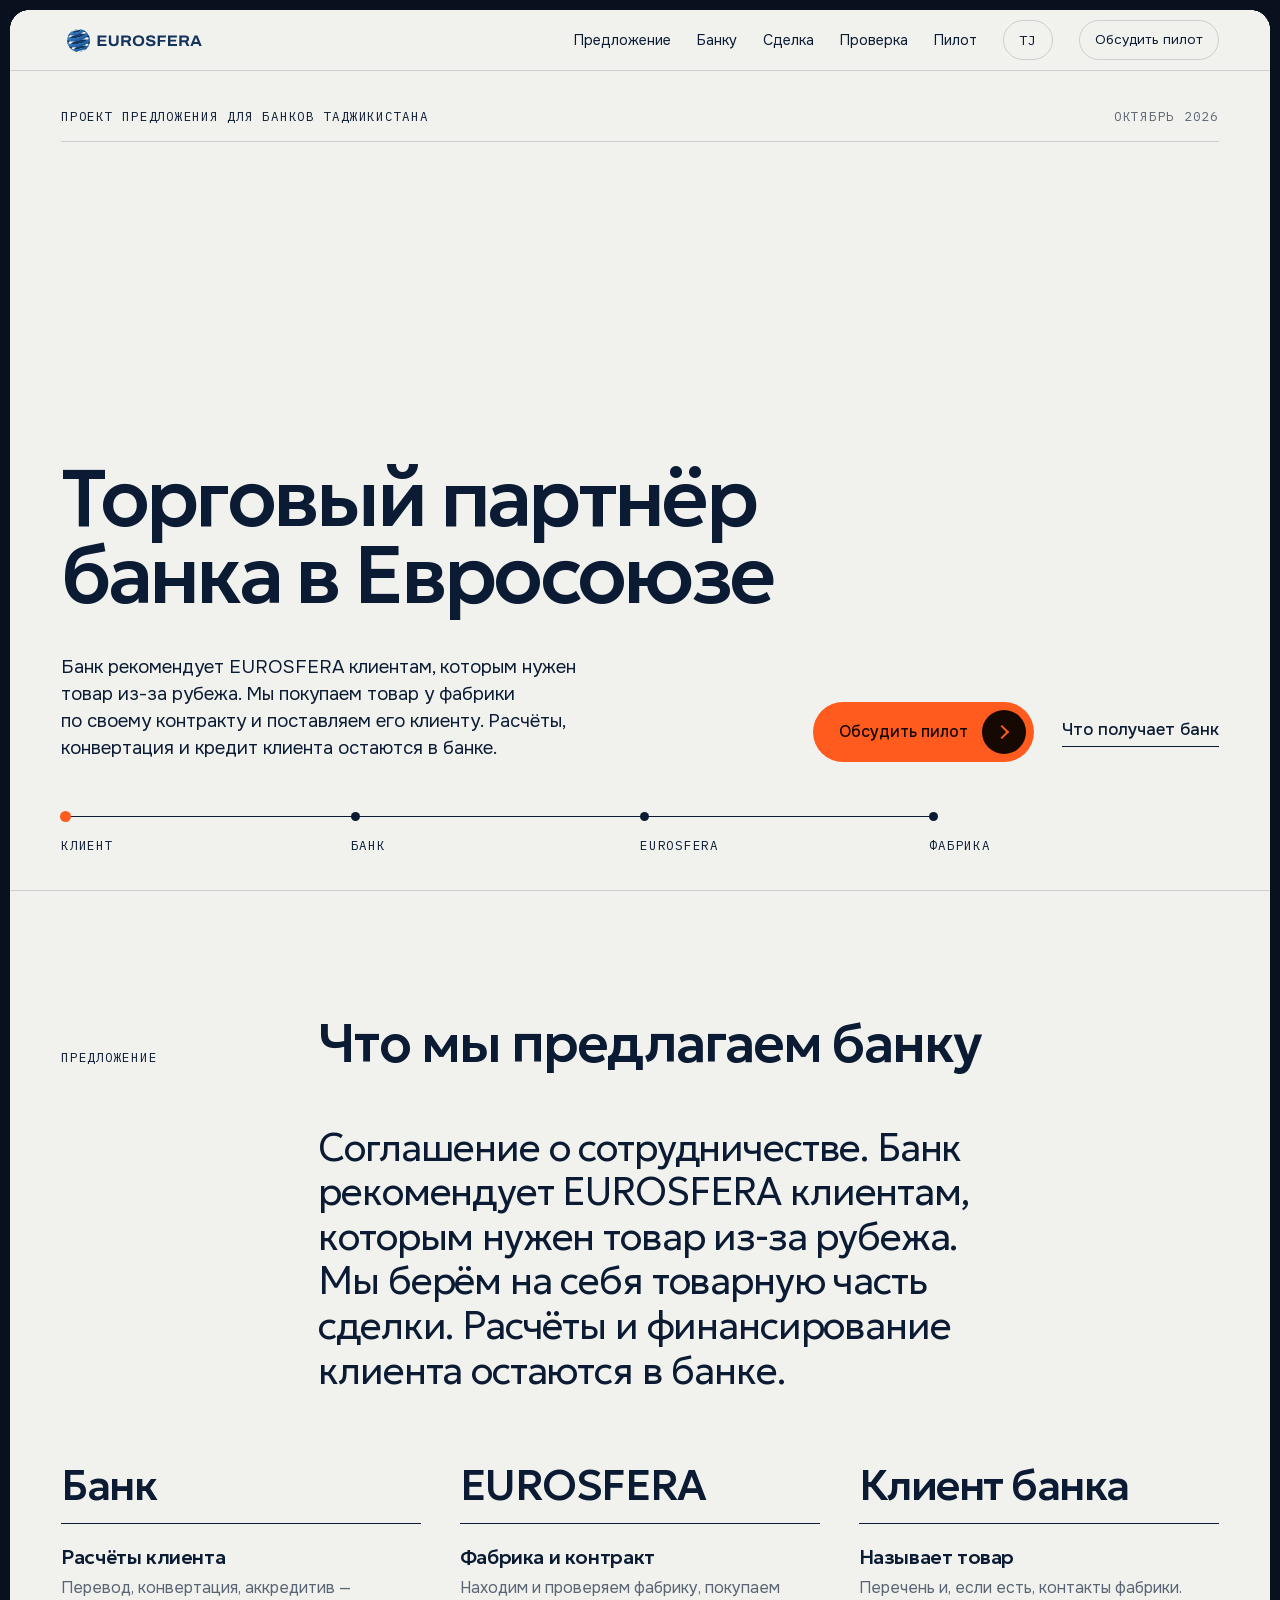
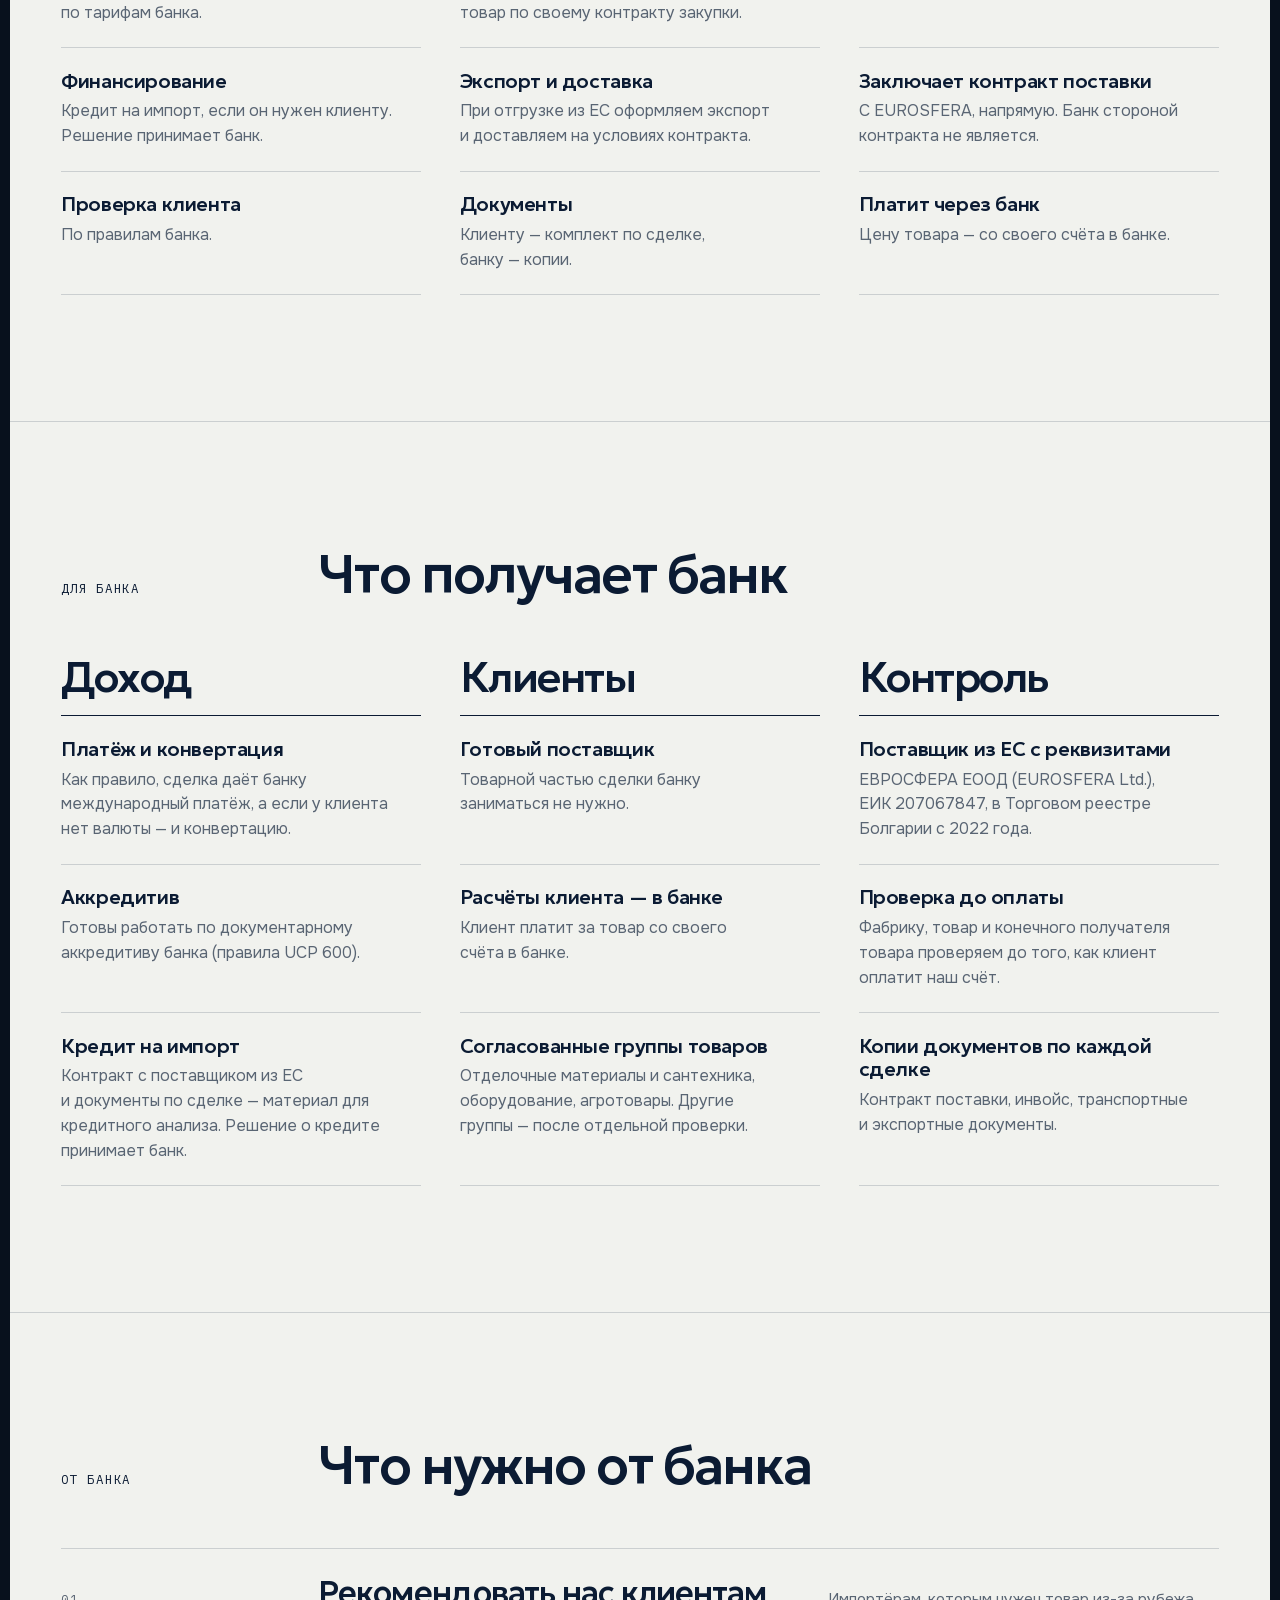
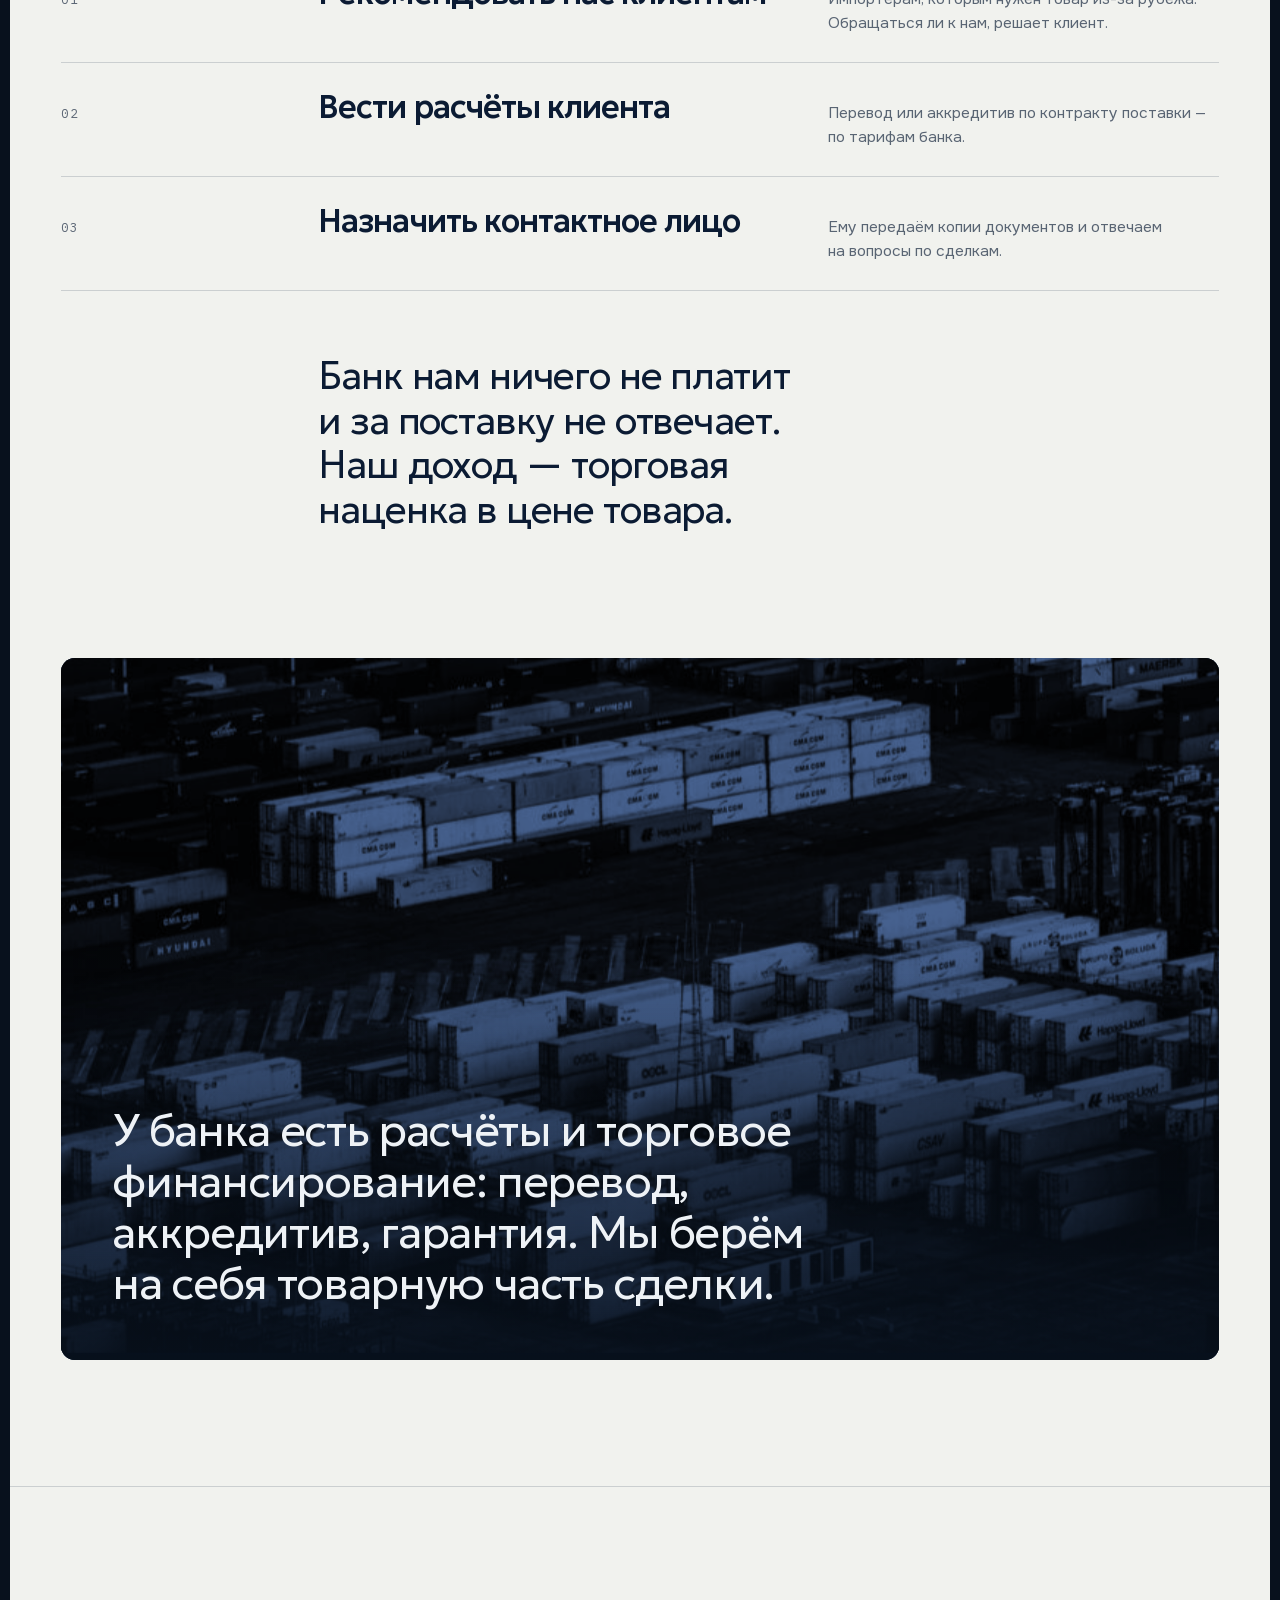
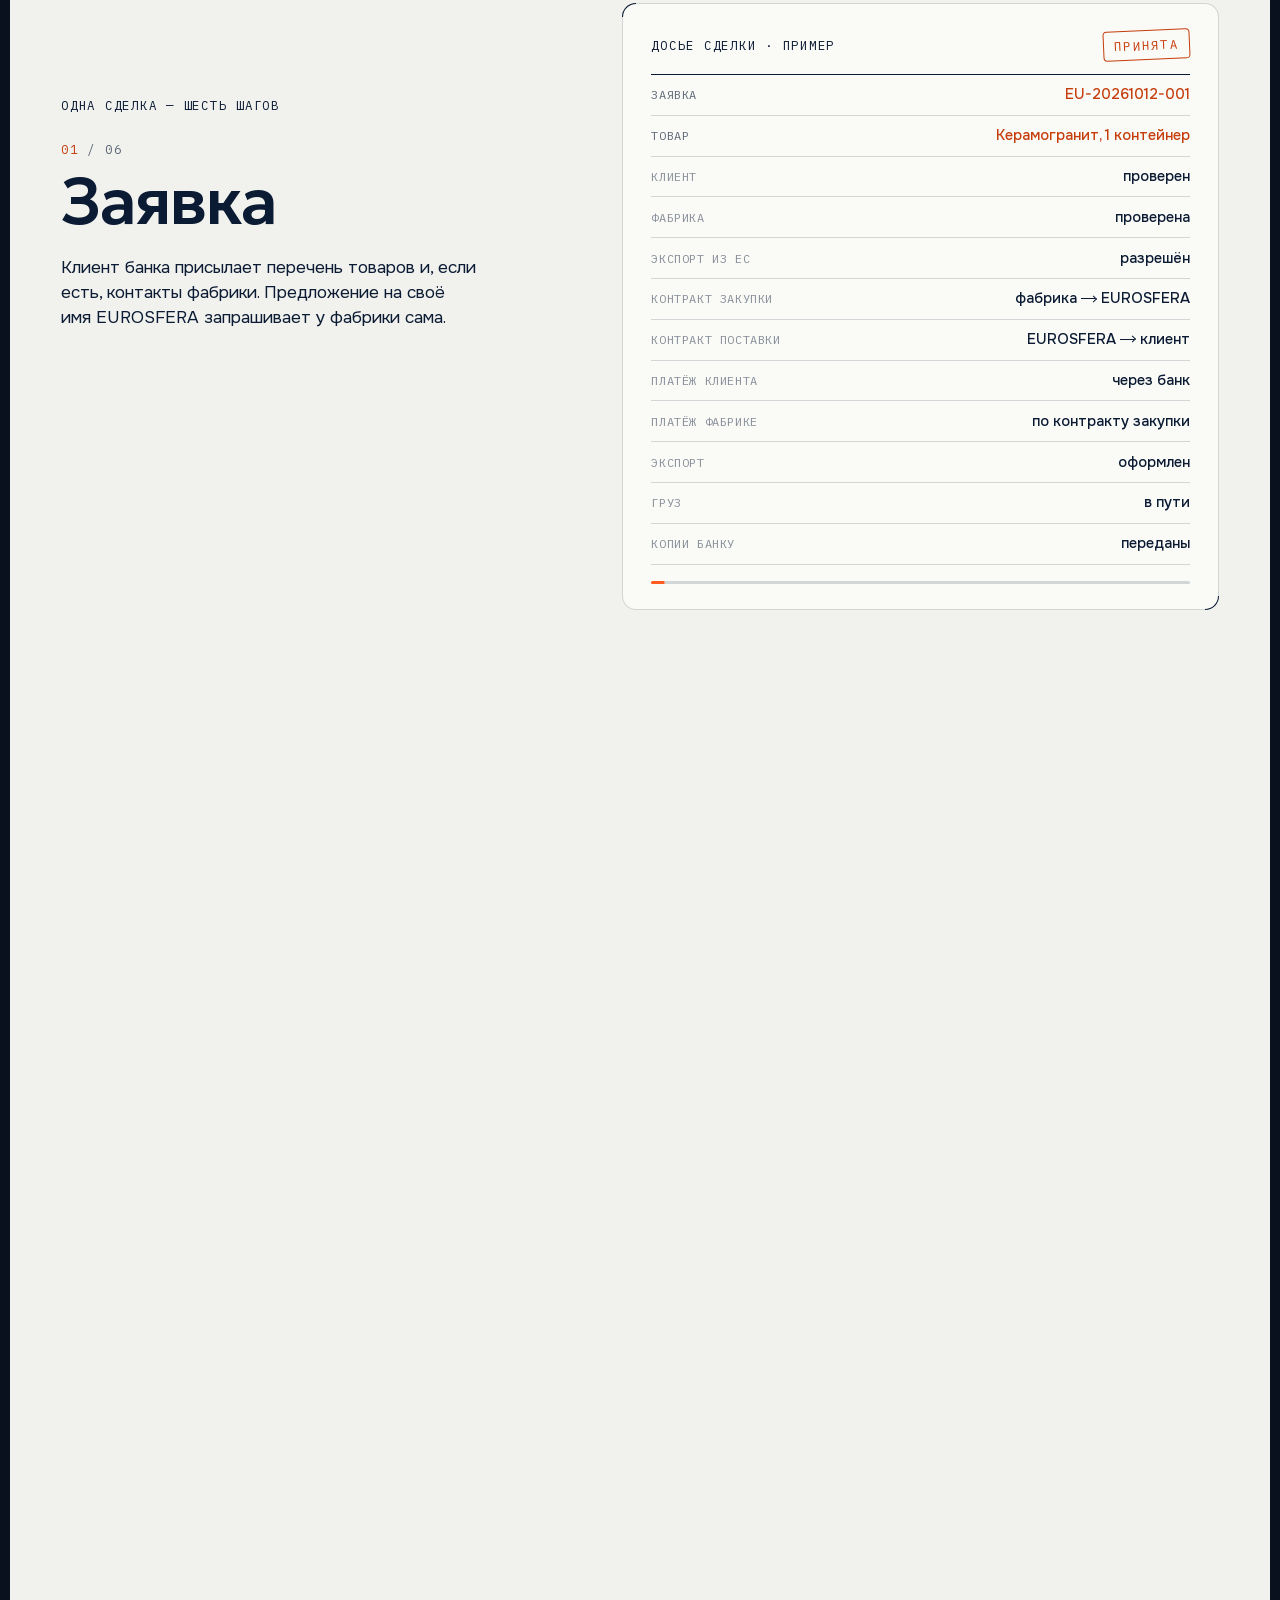
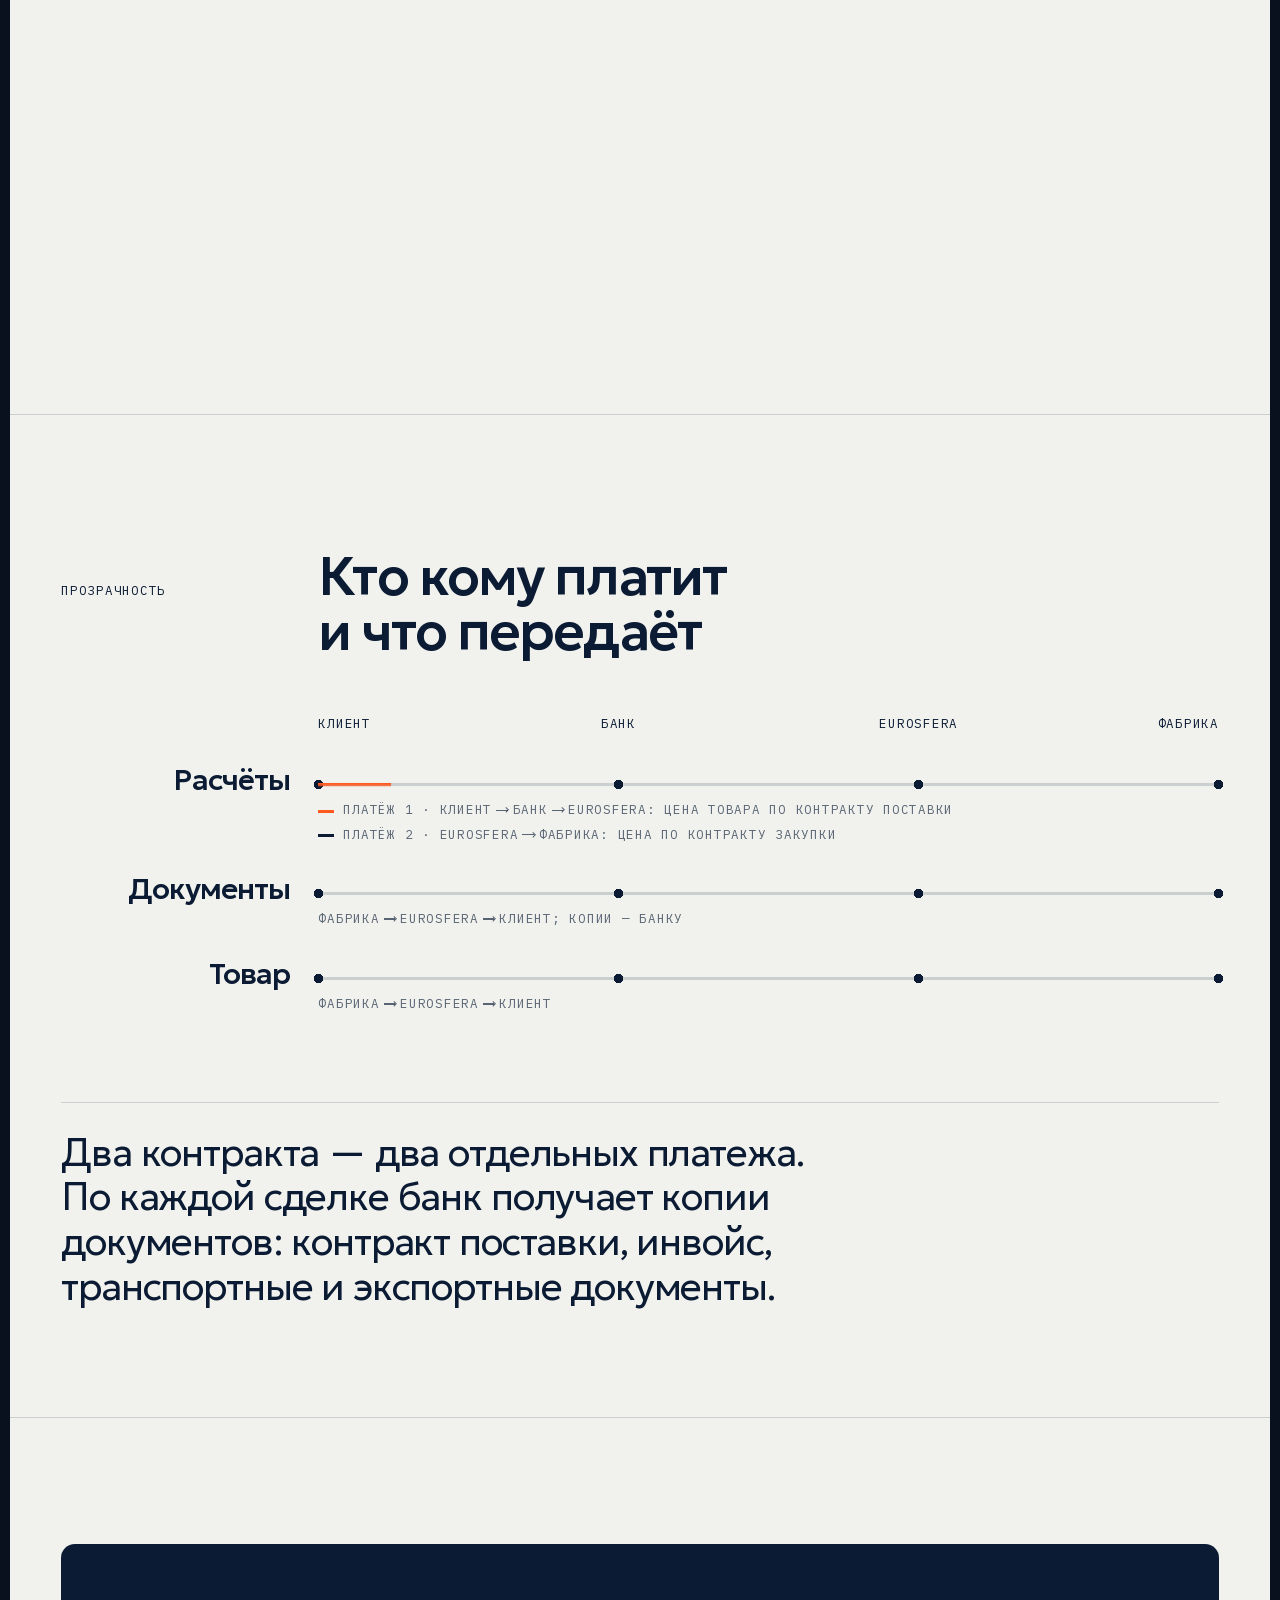
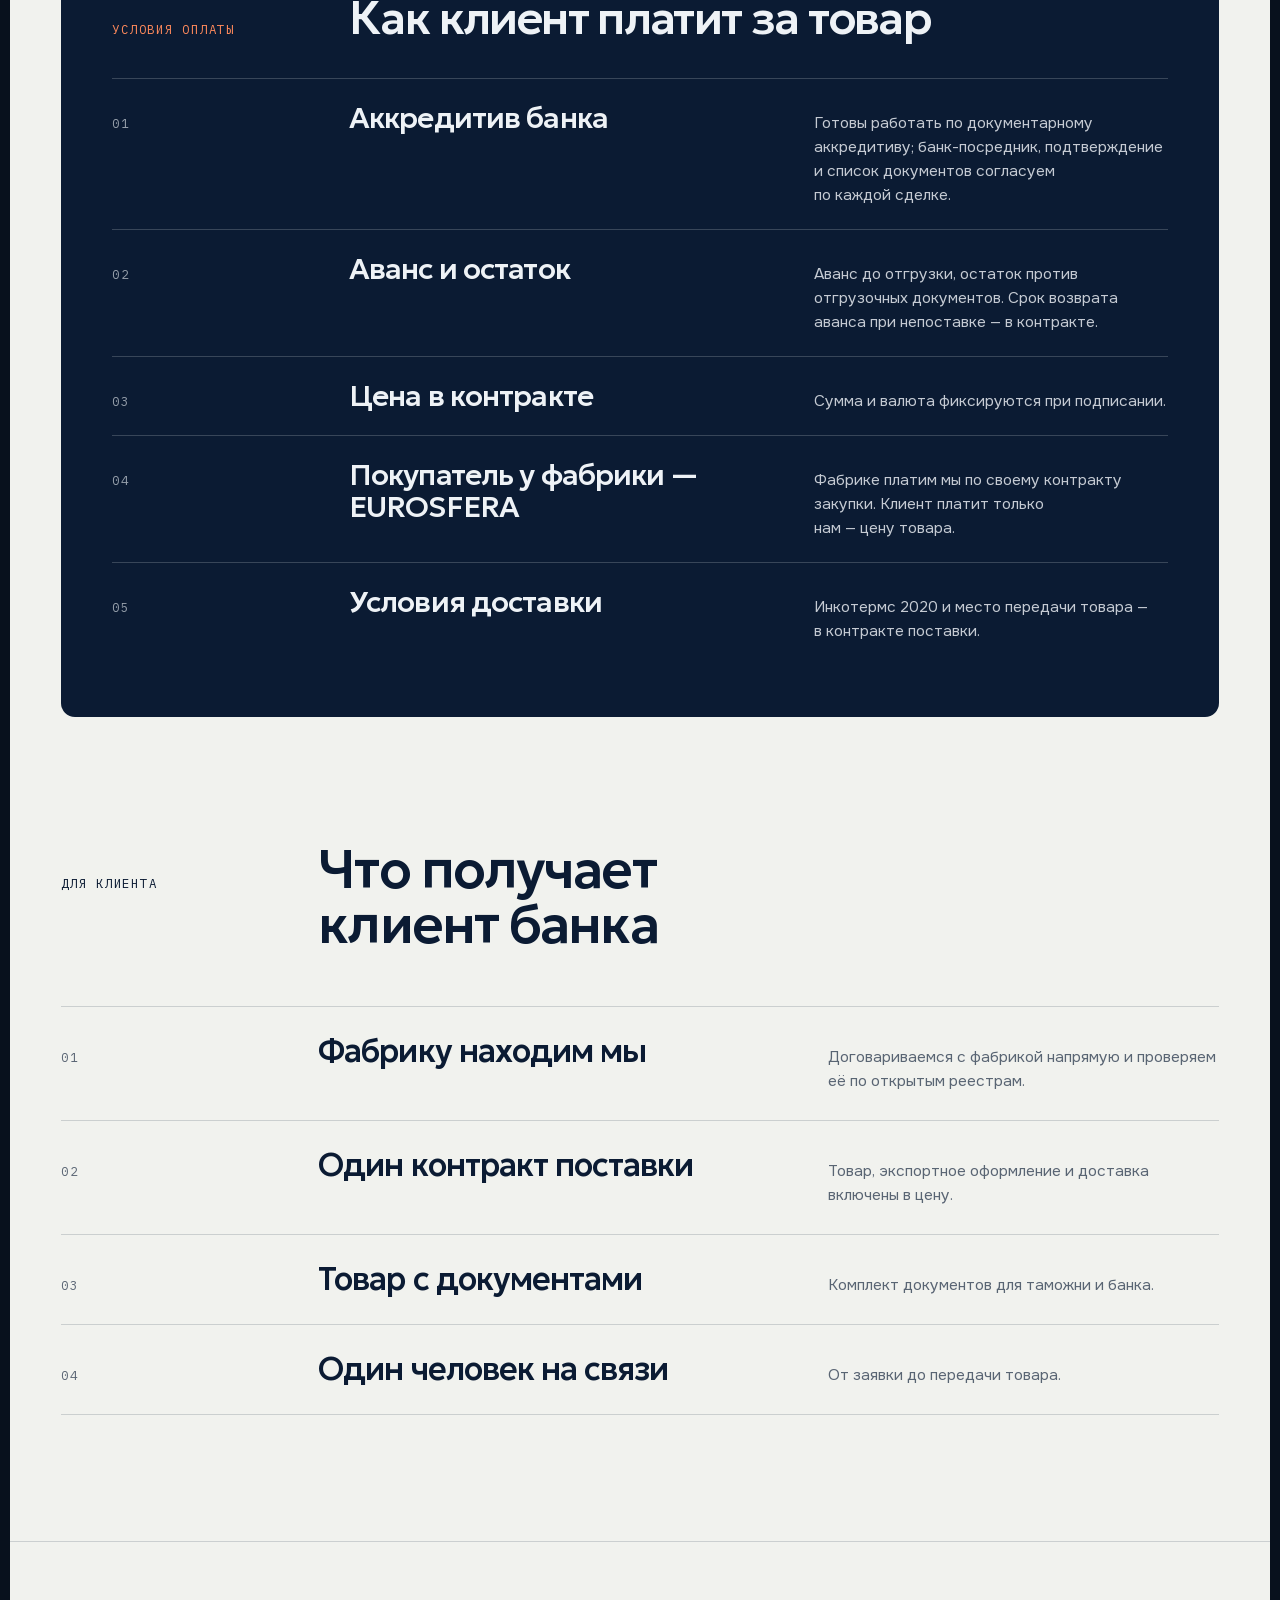
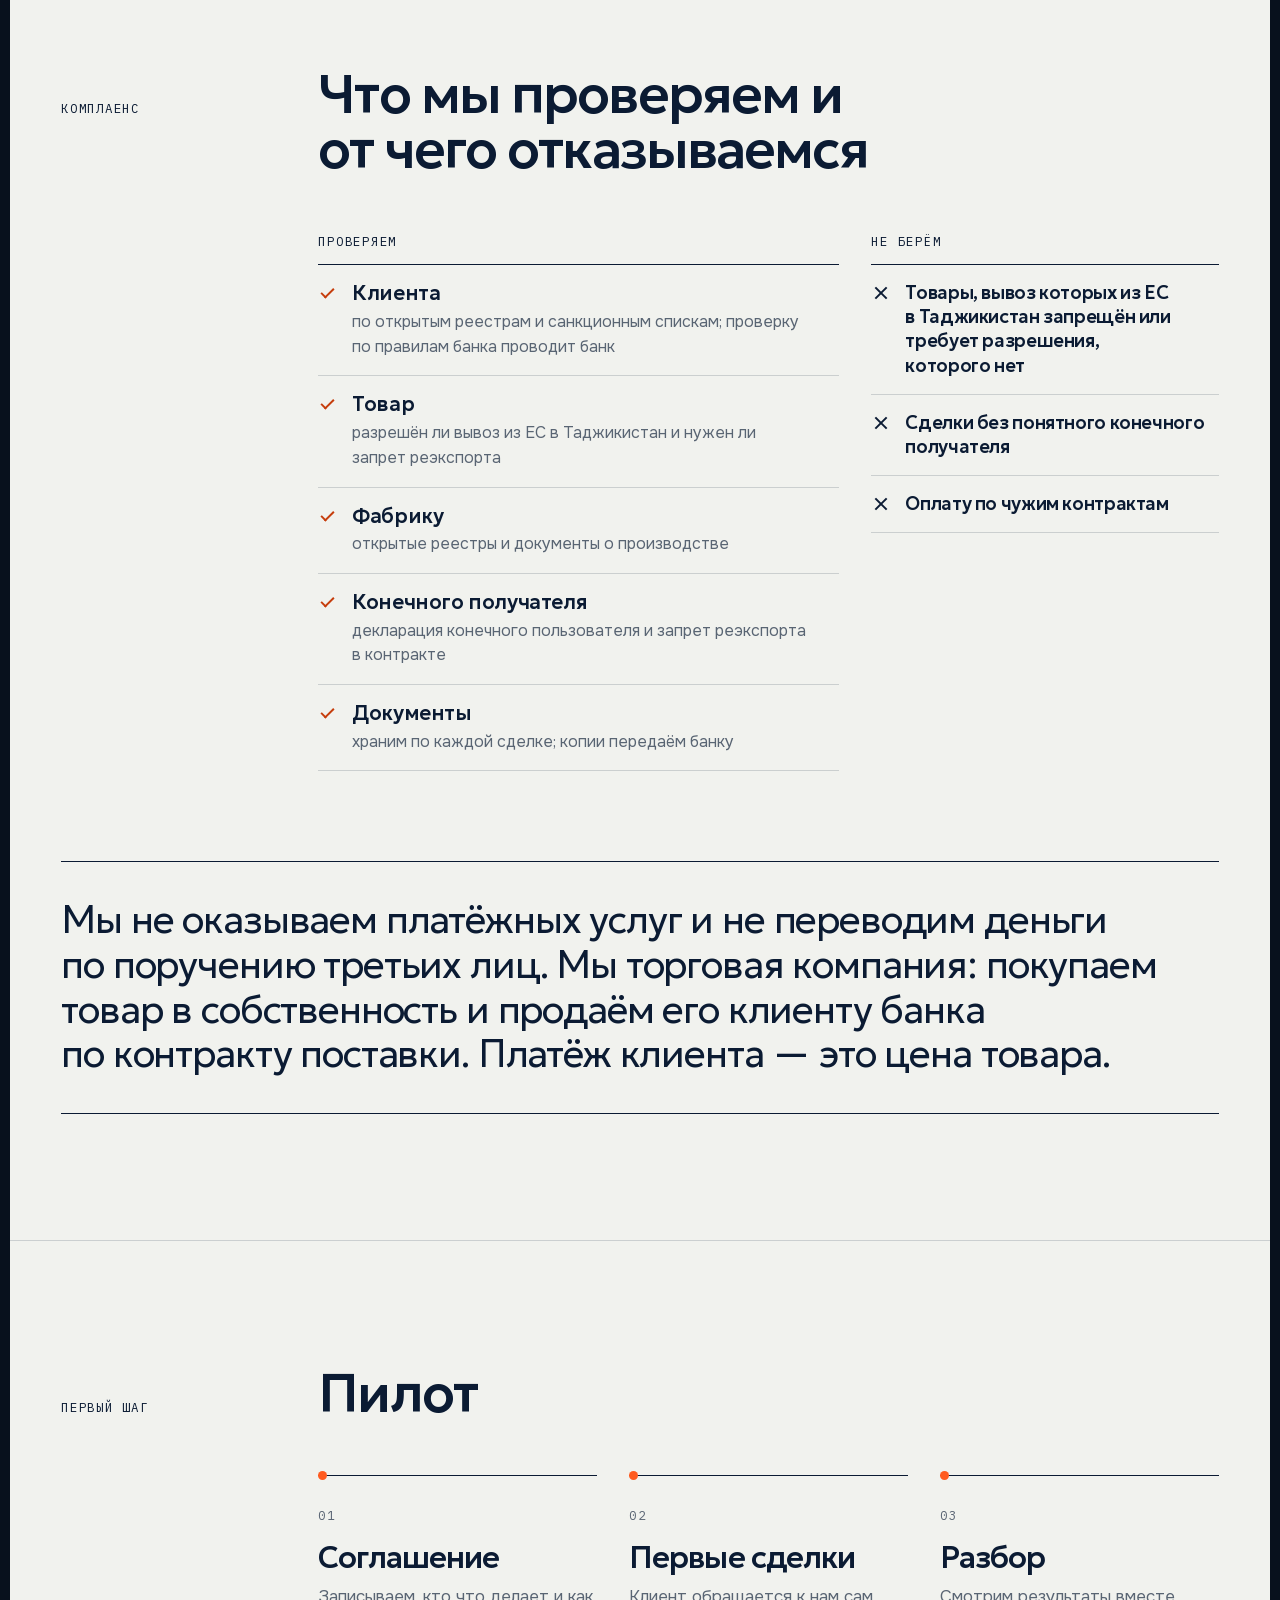
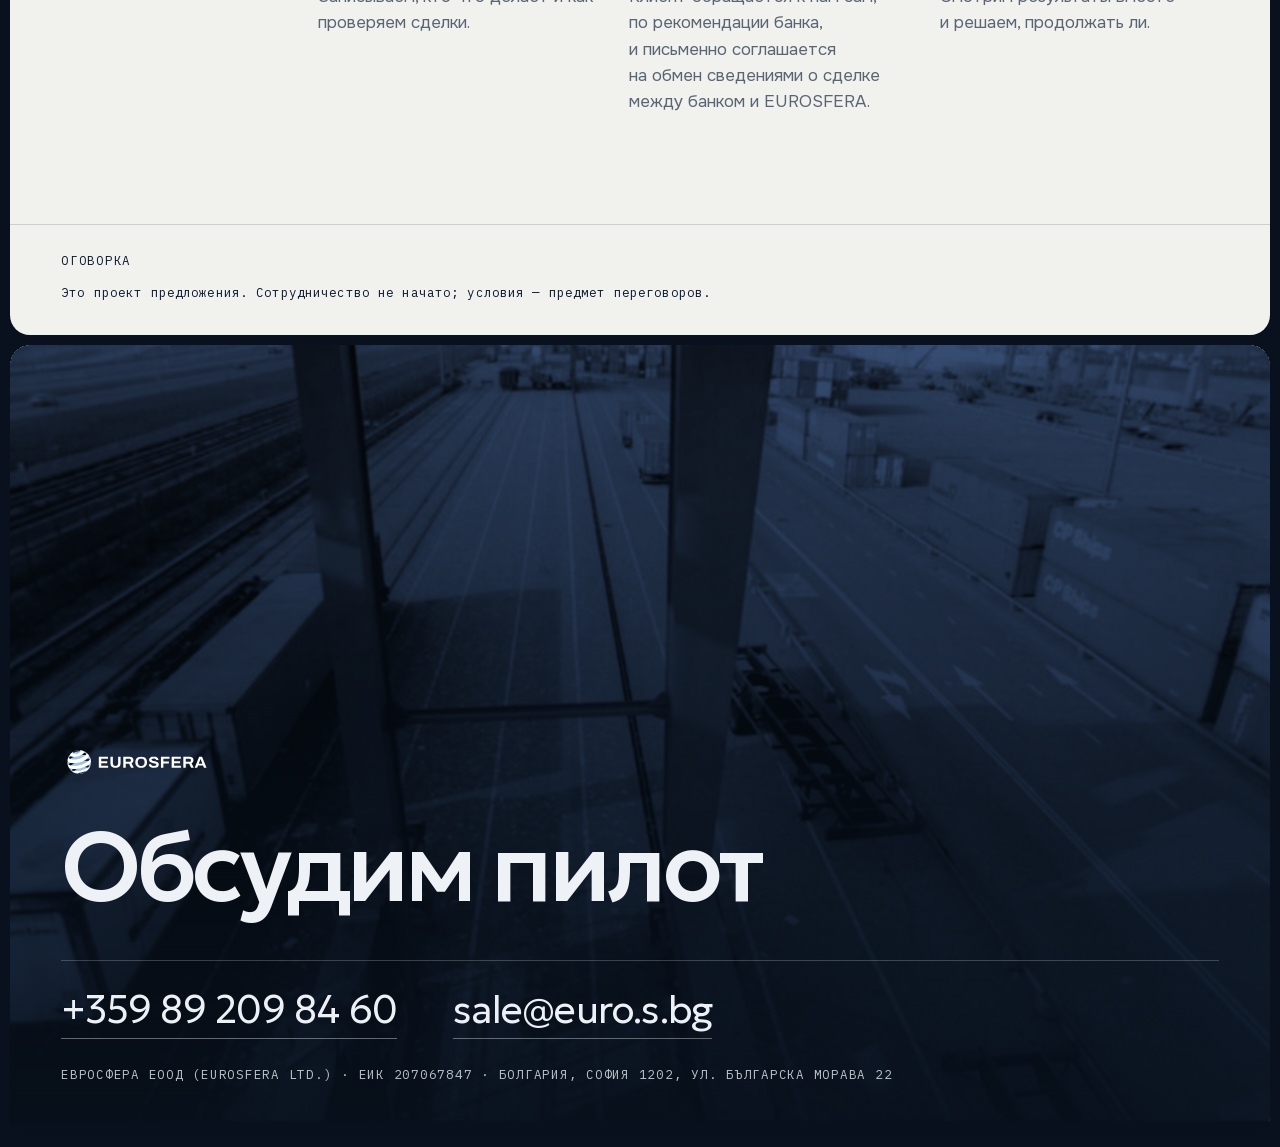
==== v1-partner.html @ bf58aa60 "Три варианта подачи для банка: партнёрство, доход, контроль Co-Authored-By: Claude Opus 5.5 <noreply" ====
<!doctype html>
<html lang="ru">
<head>
<meta charset="utf-8">
<meta name="viewport" content="width=device-width, initial-scale=1">
<title>Предложение EUROSFERA для банков Таджикистана — проект</title>
<meta name="description" content="Проект предложения EUROSFERA для банков Таджикистана: поставка товаров зарубежных фабрик клиентам банка — контракт, экспортное оформление, доставка и документы.">
<meta name="robots" content="noindex, nofollow">
<link rel="icon" href="data:,">
<link rel="preload" as="font" type="font/woff2" href="fonts/geo-cyrillic.woff2" crossorigin>
<link rel="preload" as="font" type="font/woff2" href="fonts/geo-cyrillic-ext.woff2" crossorigin>
<link rel="stylesheet" href="style.css">
<script>document.documentElement.classList.add("js-wait");setTimeout(function(){document.documentElement.classList.remove("js-wait")},2500)</script>
</head>
<body>

<a class="skip" href="#deal" data-tj="Ба мундариҷа">К содержанию</a>

<div class="sheet">

<header class="top">
  <a class="top__logo" href="#hero" aria-label="EUROSFERA — в начало"><img src="img/logo-ink.svg" alt="EUROSFERA" width="163" height="30"></a>
  <nav class="top__nav" aria-label="Разделы">
    <a href="#offer" data-tj="Пешниҳод">Предложение</a>
    <a href="#bank" data-tj="Барои бонк">Банку</a>
    <a href="#deal" data-tj="Муомила">Сделка</a>
    <a href="#check" data-tj="Санҷиш">Проверка</a>
    <a href="#pilot" data-tj="Лоиҳаи озмоишӣ">Пилот</a>
  </nav>
  <a class="top__lang" href="?lang=tj" hreflang="tg" aria-label="Забони тоҷикӣ">TJ</a>
  <a class="top__cta" href="#contact" data-tj="Муҳокима">Обсудить пилот</a>
</header>

<main>

<!-- ───────── Первый экран ───────── -->
<section class="hero" id="hero">
  <div class="hero__meta mono">
    <span data-tj="Лоиҳаи пешниҳод барои бонкҳои Тоҷикистон">Проект предложения для банков Таджикистана</span>
    <span data-tj="Октябри 2026">Октябрь 2026</span>
  </div>
  <h1 class="hero__title hero__title--long" data-split data-tj="Шарики тиҷоратии бонк дар&nbsp;Иттиҳоди Аврупо">Торговый партнёр банка в&nbsp;Евросоюзе</h1>
  <div class="hero__foot">
    <p class="hero__lead" data-tj="Бонк EUROSFERA-ро ба&nbsp;мизоҷоне тавсия медиҳад, ки ба&nbsp;онҳо мол аз&nbsp;хориҷа лозим аст. Мо&nbsp;молро аз&nbsp;корхона бо&nbsp;шартномаи худ мехарем ва&nbsp;ба&nbsp;мизоҷ таҳвил медиҳем. Ҳисоббаробаркунӣ, мубодилаи асъор ва&nbsp;қарзи мизоҷ дар бонк&nbsp;мемонанд.">Банк рекомендует EUROSFERA клиентам, которым нужен товар из-за рубежа. Мы&nbsp;покупаем товар у&nbsp;фабрики по&nbsp;своему контракту и&nbsp;поставляем его клиенту. Расчёты, конвертация и&nbsp;кредит клиента остаются в&nbsp;банке.</p>
    <div class="hero__cta">
      <a class="btn" href="#contact"><span data-tj="Муҳокимаи лоиҳаи озмоишӣ">Обсудить пилот</span><i aria-hidden="true"></i></a>
      <a class="link" href="#bank" data-tj="Бонк чӣ ба даст меорад">Что получает банк</a>
    </div>
  </div>
  <ol class="strip mono" aria-label="Участники сделки">
    <li data-tj="Мизоҷ">Клиент</li>
    <li data-tj="Бонк">Банк</li>
    <li>EUROSFERA</li>
    <li data-tj="Корхона">Фабрика</li>
    <li class="strip__line" aria-hidden="true"><i></i><b></b></li>
  </ol>
</section>

<!-- ───────── Что мы предлагаем банку ───────── -->
<section class="gain" id="offer">
  <header class="head">
    <p class="mono label" data-tj="Пешниҳод">Предложение</p>
    <h2 data-tj="Мо ба&nbsp;бонк чӣ пешниҳод мекунем">Что мы предлагаем банку</h2>
  </header>
  <p class="gain__say" data-tj="Созишнома дар бораи ҳамкорӣ. Бонк EUROSFERA-ро ба&nbsp;мизоҷоне тавсия медиҳад, ки ба&nbsp;онҳо мол аз&nbsp;хориҷа лозим аст. Мо&nbsp;корҳои марбут ба&nbsp;молро ба&nbsp;зимма мегирем. Ҳисоббаробаркунӣ ва&nbsp;маблағгузории мизоҷ дар бонк&nbsp;мемонанд.">Соглашение о&nbsp;сотрудничестве. Банк рекомендует EUROSFERA клиентам, которым нужен товар из-за рубежа. Мы&nbsp;берём на&nbsp;себя товарную часть сделки. Расчёты и&nbsp;финансирование клиента остаются в&nbsp;банке.</p>
  <div class="trio">
    <div>
      <h3 data-tj="Бонк">Банк</h3>
      <ul>
        <li><b data-tj="Ҳисоббаробаркунии мизоҷ">Расчёты клиента</b><em data-tj="Интиқоли маблағ, мубодилаи асъор, аккредитив&nbsp;— тибқи тарифҳои&nbsp;бонк.">Перевод, конвертация, аккредитив&nbsp;— по&nbsp;тарифам&nbsp;банка.</em></li>
        <li><b data-tj="Маблағгузорӣ">Финансирование</b><em data-tj="Қарз барои воридот, агар ба&nbsp;мизоҷ лозим бошад. Қарорро бонк қабул&nbsp;мекунад.">Кредит на&nbsp;импорт, если он нужен клиенту. Решение принимает&nbsp;банк.</em></li>
        <li><b data-tj="Санҷиши мизоҷ">Проверка клиента</b><em data-tj="Тибқи қоидаҳои&nbsp;бонк.">По&nbsp;правилам&nbsp;банка.</em></li>
      </ul>
    </div>
    <div>
      <h3>EUROSFERA</h3>
      <ul>
        <li><b data-tj="Корхона ва&nbsp;шартнома">Фабрика и&nbsp;контракт</b><em data-tj="Корхонаро меёбем ва&nbsp;месанҷем, молро тибқи шартномаи хариди худ&nbsp;мехарем.">Находим и&nbsp;проверяем фабрику, покупаем товар по&nbsp;своему контракту&nbsp;закупки.</em></li>
        <li><b data-tj="Содирот ва&nbsp;молрасонӣ">Экспорт и&nbsp;доставка</b><em data-tj="Ҳангоми борфиристӣ аз&nbsp;ИА содиротро ба&nbsp;расмият медарорем ва&nbsp;тибқи шартҳои шартнома&nbsp;мерасонем.">При отгрузке из&nbsp;ЕС оформляем экспорт и&nbsp;доставляем на&nbsp;условиях&nbsp;контракта.</em></li>
        <li><b data-tj="Ҳуҷҷатҳо">Документы</b><em data-tj="Ба&nbsp;мизоҷ&nbsp;— маҷмуи ҳуҷҷатҳои муомила, ба&nbsp;бонк&nbsp;— нусхаҳо.">Клиенту&nbsp;— комплект по&nbsp;сделке, банку&nbsp;— копии.</em></li>
      </ul>
    </div>
    <div>
      <h3 data-tj="Мизоҷи бонк">Клиент банка</h3>
      <ul>
        <li><b data-tj="Молро номбар мекунад">Называет товар</b><em data-tj="Рӯйхат ва, агар бошад, маълумоти тамоси&nbsp;корхона.">Перечень и, если есть, контакты&nbsp;фабрики.</em></li>
        <li><b data-tj="Шартномаи таҳвил мебандад">Заключает контракт поставки</b><em data-tj="Бо&nbsp;EUROSFERA, бевосита. Бонк тарафи шартнома&nbsp;нест.">С&nbsp;EUROSFERA, напрямую. Банк стороной контракта не&nbsp;является.</em></li>
        <li><b data-tj="Тавассути бонк мепардозад">Платит через банк</b><em data-tj="Нархи молро&nbsp;— аз&nbsp;суратҳисоби худ дар&nbsp;бонк.">Цену товара&nbsp;— со&nbsp;своего счёта в&nbsp;банке.</em></li>
      </ul>
    </div>
  </div>
</section>

<!-- ───────── Что получает банк ───────── -->
<section class="gain" id="bank">
  <header class="head">
    <p class="mono label" data-tj="Барои бонк">Для банка</p>
    <h2 data-tj="Бонк чӣ ба даст меорад">Что получает банк</h2>
  </header>
  <!--trio-->
  <div class="trio">
    <div>
      <h3 data-tj="Даромад">Доход</h3>
      <ul>
        <li><b data-tj="Пардохт ва&nbsp;мубодилаи асъор">Платёж и&nbsp;конвертация</b><em data-tj="Чун қоида, муомила ба&nbsp;бонк пардохти байналмилалӣ ва, агар мизоҷ асъори хориҷӣ надошта бошад,&nbsp;— мубодилаи асъор&nbsp;медиҳад.">Как правило, сделка даёт банку международный платёж, а&nbsp;если у&nbsp;клиента нет валюты&nbsp;— и&nbsp;конвертацию.</em></li>
        <li><b data-tj="Аккредитив">Аккредитив</b><em data-tj="Омодаем бо&nbsp;аккредитиви ҳуҷҷатии бонк кор кунем (қоидаҳои UCP&nbsp;600).">Готовы работать по&nbsp;документарному аккредитиву банка (правила UCP&nbsp;600).</em></li>
        <li><b data-tj="Қарз барои воридот">Кредит на&nbsp;импорт</b><em data-tj="Шартнома бо&nbsp;таҳвилгар аз&nbsp;Иттиҳоди Аврупо ва&nbsp;ҳуҷҷатҳои муомила&nbsp;— мавод барои таҳлили қарзӣ. Қарорро дар бораи қарз бонк қабул&nbsp;мекунад.">Контракт с&nbsp;поставщиком из&nbsp;ЕС и&nbsp;документы по&nbsp;сделке&nbsp;— материал для кредитного анализа. Решение о&nbsp;кредите принимает&nbsp;банк.</em></li>
      </ul>
    </div>
    <div>
      <h3 data-tj="Мизоҷон">Клиенты</h3>
      <ul>
        <li><b data-tj="Таҳвилгари тайёр">Готовый поставщик</b><em data-tj="Ба&nbsp;бонк лозим нест, ки бо&nbsp;корҳои марбут ба&nbsp;мол машғул&nbsp;шавад.">Товарной частью сделки банку заниматься не&nbsp;нужно.</em></li>
        <li><b data-tj="Ҳисоббаробаркунии мизоҷ&nbsp;— дар бонк">Расчёты клиента&nbsp;— в&nbsp;банке</b><em data-tj="Мизоҷ барои мол аз&nbsp;суратҳисоби худ дар бонк пардохт&nbsp;мекунад.">Клиент платит за&nbsp;товар со&nbsp;своего счёта в&nbsp;банке.</em></li>
        <li><b data-tj="Гурӯҳҳои мувофиқашудаи молҳо">Согласованные группы товаров</b><em data-tj="Масолеҳи пардозӣ ва&nbsp;сантехника, таҷҳизот, молҳо барои соҳаи кишоварзӣ. Гурӯҳҳои дигар&nbsp;— пас аз&nbsp;санҷиши&nbsp;алоҳида.">Отделочные материалы и&nbsp;сантехника, оборудование, агротовары. Другие группы&nbsp;— после отдельной&nbsp;проверки.</em></li>
      </ul>
    </div>
    <div>
      <h3 data-tj="Назорат">Контроль</h3>
      <ul>
        <li><b data-tj="Таҳвилгар аз&nbsp;ИА бо&nbsp;реквизитҳо">Поставщик из&nbsp;ЕС с&nbsp;реквизитами</b><em data-tj="ЕВРОСФЕРА ЕООД (EUROSFERA&nbsp;Ltd.), ЕИК&nbsp;207067847, дар Феҳристи савдои Булғористон аз&nbsp;соли&nbsp;2022.">ЕВРОСФЕРА ЕООД (EUROSFERA&nbsp;Ltd.), ЕИК&nbsp;207067847, в&nbsp;Торговом реестре Болгарии с&nbsp;2022&nbsp;года.</em></li>
        <li><b data-tj="Санҷиш пеш аз&nbsp;пардохт">Проверка до&nbsp;оплаты</b><em data-tj="Корхона, мол ва&nbsp;гирандаи ниҳоии молро пеш аз&nbsp;он месанҷем, ки мизоҷ ҳисобномаи моро&nbsp;пардозад.">Фабрику, товар и&nbsp;конечного получателя товара проверяем до&nbsp;того, как клиент оплатит наш&nbsp;счёт.</em></li>
        <li><b data-tj="Нусхаҳои ҳуҷҷатҳо барои ҳар муомила">Копии документов по&nbsp;каждой сделке</b><em data-tj="Шартномаи таҳвил, инвойс, ҳуҷҷатҳои нақлиётӣ ва&nbsp;содиротӣ.">Контракт поставки, инвойс, транспортные и&nbsp;экспортные&nbsp;документы.</em></li>
      </ul>
    </div>
  </div>

  </section>

<!-- ───────── Что нужно от банка ───────── -->
<section class="gain" id="need">
  <header class="head">
    <p class="mono label" data-tj="Аз бонк">От банка</p>
    <h2 data-tj="Аз бонк чӣ лозим аст">Что нужно от&nbsp;банка</h2>
  </header>
  <ul class="ledger">
      <li><span class="mono">01</span><b data-tj="Моро ба&nbsp;мизоҷон тавсия додан">Рекомендовать нас клиентам</b><em data-tj="Ба&nbsp;воридкунандагоне, ки ба&nbsp;онҳо мол аз&nbsp;хориҷа лозим аст. Ба&nbsp;мо муроҷиат кардан ё&nbsp;не&nbsp;— инро мизоҷ ҳал&nbsp;мекунад.">Импортёрам, которым нужен товар из-за рубежа. Обращаться&nbsp;ли к&nbsp;нам, решает&nbsp;клиент.</em></li>
      <li><span class="mono">02</span><b data-tj="Ҳисоббаробаркунии мизоҷро анҷом додан">Вести расчёты клиента</b><em data-tj="Интиқоли маблағ ё&nbsp;аккредитив тибқи шартномаи таҳвил&nbsp;— мувофиқи тарифҳои&nbsp;бонк.">Перевод или аккредитив по&nbsp;контракту поставки&nbsp;— по&nbsp;тарифам&nbsp;банка.</em></li>
      <li><span class="mono">03</span><b data-tj="Шахси масъулро барои тамос таъин кардан">Назначить контактное лицо</b><em data-tj="Ба&nbsp;ӯ нусхаҳои ҳуҷҷатҳоро месупорем ва&nbsp;ба&nbsp;саволҳо оид ба&nbsp;муомилаҳо ҷавоб&nbsp;медиҳем.">Ему передаём копии документов и&nbsp;отвечаем на&nbsp;вопросы по&nbsp;сделкам.</em></li>
  </ul>
  <p class="need__say" data-tj="Бонк ба&nbsp;мо ҳеҷ чиз намепардозад ва&nbsp;барои таҳвил ҷавобгар нест. Даромади мо&nbsp;— иловапулии савдо дар нархи&nbsp;мол.">Банк нам ничего не&nbsp;платит и&nbsp;за&nbsp;поставку не&nbsp;отвечает. Наш доход&nbsp;— торговая наценка в&nbsp;цене&nbsp;товара.</p>
</section>

<!-- ───────── Фото и главная мысль ───────── -->
<section class="band">
  <div class="band__media" aria-hidden="true">
    <picture><source media="(max-width: 699px)" srcset="img/port-m.jpg"><img src="img/port.jpg" alt="" loading="lazy" width="2200" height="1467"></picture>
  </div>
  <p class="band__text" data-tj="Бонк ҳисоббаробаркунӣ ва&nbsp;маблағгузории тиҷоратӣ дорад: интиқоли маблағ, аккредитив, кафолат. Мо&nbsp;корҳои марбут ба&nbsp;молро ба&nbsp;зимма&nbsp;мегирем.">У&nbsp;банка есть расчёты и&nbsp;торговое финансирование: перевод, аккредитив, гарантия. Мы&nbsp;берём на&nbsp;себя товарную часть&nbsp;сделки.</p>
</section>

<!-- ───────── Одна сделка: шесть шагов и досье ───────── -->
<section class="deal" id="deal" aria-label="Одна сделка от заявки до закрытия">
  <div class="deal__stage">
    <div class="deal__left">
      <p class="mono label" data-tj="Як муомила — шаш қадам">Одна сделка&nbsp;— шесть шагов</p>
      <ol class="steps">
        <li class="step" data-step>
          <p class="step__num mono"><b>01</b> / 06</p>
          <h2 class="step__title" data-tj="Дархост">Заявка</h2>
          <p class="step__copy" data-tj="Мизоҷи бонк рӯйхати молҳо ва, агар бошад, маълумоти тамоси корхонаро мефиристад. Пешниҳоди нархро ба&nbsp;номи худ EUROSFERA аз&nbsp;корхона худаш мепурсад.">Клиент банка присылает перечень товаров и, если есть, контакты фабрики. Предложение на&nbsp;своё имя EUROSFERA запрашивает у&nbsp;фабрики сама.</p>
        </li>
        <li class="step" data-step>
          <p class="step__num mono"><b>02</b> / 06</p>
          <h2 class="step__title" data-tj="Санҷиш">Проверка</h2>
          <p class="step__copy" data-tj="Корхона ва&nbsp;мизоҷро аз&nbsp;рӯйи феҳристҳои кушод ва&nbsp;рӯйхатҳои таҳримӣ, молро&nbsp;— аз&nbsp;рӯйи қоидаҳои содирот аз&nbsp;Иттиҳоди Аврупо месанҷем. Ин санҷиши худи мост; санҷиши мизоҷро тибқи қоидаҳои бонк худи бонк мегузаронад.">Проверяем фабрику и&nbsp;клиента по&nbsp;открытым реестрам и&nbsp;санкционным спискам, товар&nbsp;— по&nbsp;правилам экспорта из&nbsp;ЕС. Это наша собственная проверка; проверку клиента по&nbsp;правилам банка проводит&nbsp;банк.</p>
        </li>
        <li class="step" data-step>
          <p class="step__num mono"><b>03</b> / 06</p>
          <h2 class="step__title" data-tj="Ду шартнома">Два контракта</h2>
          <p class="step__copy" data-tj="EUROSFERA бо&nbsp;корхона шартномаи харид ва&nbsp;бо&nbsp;мизоҷ шартномаи таҳвили мол (маҳсулотсупорӣ) мебандад. Барои корхона мо&nbsp;харидор, барои мизоҷ&nbsp;— фурӯшанда ҳастем: барои миқдор, сифат ва&nbsp;муҳлат тибқи шартномаи таҳвил ҷавоб&nbsp;медиҳем.">EUROSFERA заключает контракт закупки с&nbsp;фабрикой и&nbsp;контракт поставки с&nbsp;клиентом. Для фабрики мы покупатель, для клиента&nbsp;— продавец: за&nbsp;количество, качество и&nbsp;срок отвечаем по&nbsp;контракту&nbsp;поставки.</p>
        </li>
        <li class="step" data-step>
          <p class="step__num mono"><b>04</b> / 06</p>
          <h2 class="step__title" data-tj="Ҳисоббаробаркунӣ">Расчёт</h2>
          <p class="step__copy" data-tj="Мизоҷ ба&nbsp;EUROSFERA нархи молро тибқи шартномаи таҳвил мепардозад&nbsp;— тавассути бонки худ, бо&nbsp;интиқоли маблағ ё&nbsp;аккредитив. Ба&nbsp;корхона мо&nbsp;мепардозем&nbsp;— тибқи шартномаи хариди&nbsp;худ.">Клиент платит EUROSFERA цену товара по&nbsp;контракту поставки&nbsp;— через свой банк, переводом или аккредитивом. Фабрике платим мы&nbsp;— по&nbsp;своему контракту&nbsp;закупки.</p>
        </li>
        <li class="step" data-step>
          <p class="step__num mono"><b>05</b> / 06</p>
          <h2 class="step__title" data-tj="Борфиристӣ">Отгрузка</h2>
          <p class="step__copy" data-tj="Молро аз&nbsp;корхона қабул мекунем, ҳангоми борфиристӣ аз&nbsp;Иттиҳоди Аврупо содиротро ба&nbsp;расмият медарорем ва&nbsp;тибқи шартҳои шартнома мерасонем. Ба&nbsp;мизоҷ ва&nbsp;бонк санаи борфиристӣ, рақами ҳуҷҷати нақлиётӣ ва&nbsp;санаи расиданро хабар&nbsp;медиҳем.">Принимаем товар у&nbsp;фабрики, при отгрузке из&nbsp;ЕС оформляем экспорт и&nbsp;доставляем на&nbsp;условиях контракта. Клиенту и&nbsp;банку сообщаем дату отгрузки, номер транспортного документа и&nbsp;дату&nbsp;прибытия.</p>
        </li>
        <li class="step" data-step>
          <p class="step__num mono"><b>06</b> / 06</p>
          <h2 class="step__title" data-tj="Анҷом">Закрытие</h2>
          <p class="step__copy" data-tj="Ба&nbsp;мизоҷ ҳуҷҷатҳои муомиларо ва&nbsp;ба&nbsp;бонк нусхаҳои онҳоро месупорем: шартномаи таҳвил, инвойс, варақаи бастабандӣ, ҳуҷҷатҳои нақлиётӣ, декларатсияи содиротӣ. Розигии мизоҷ ба&nbsp;ин дар шартнома сабт&nbsp;шудааст.">Передаём клиенту документы по&nbsp;сделке, а&nbsp;банку&nbsp;— их копии: контракт поставки, инвойс, упаковочный лист, транспортные документы, экспортную декларацию. Согласие клиента на&nbsp;это записано в&nbsp;контракте.</p>
        </li>
      </ol>
    </div>

    <aside class="dossier" aria-label="Досье сделки, пример">
      <header class="dossier__head mono">
        <span data-tj="Парвандаи муомила · намуна">Досье сделки · пример</span>
        <span class="stamp" aria-hidden="true">
          <i data-tj="Қабул шуд">Принята</i>
          <i data-tj="Санҷида шуд">Проверена</i>
          <i data-tj="Имзо шуд">Подписана</i>
          <i data-tj="Пардохт шуд">Оплачена</i>
          <i data-tj="Дар роҳ">В пути</i>
          <i data-tj="Анҷом ёфт">Закрыта</i>
        </span>
      </header>
      <dl class="dossier__rows">
        <div class="row" data-at="1"><dt data-tj="Дархост">Заявка</dt><dd data-tj="EU-20261012-001">EU-20261012-001</dd></div>
        <div class="row" data-at="1"><dt data-tj="Мол">Товар</dt><dd data-tj="Керамогранит, 1&nbsp;контейнер">Керамогранит, 1&nbsp;контейнер</dd></div>
        <div class="row" data-at="2"><dt data-tj="Мизоҷ">Клиент</dt><dd data-tj="санҷида шуд">проверен</dd></div>
        <div class="row" data-at="2"><dt data-tj="Корхона">Фабрика</dt><dd data-tj="санҷида шуд">проверена</dd></div>
        <div class="row" data-at="2"><dt data-tj="Содирот аз ИА">Экспорт из ЕС</dt><dd data-tj="иҷозат аст">разрешён</dd></div>
        <div class="row" data-at="3"><dt data-tj="Шартномаи харид">Контракт закупки</dt><dd data-tj="корхона<i class='arr'></i>EUROSFERA">фабрика<i class='arr'></i>EUROSFERA</dd></div>
        <div class="row" data-at="3"><dt data-tj="Шартномаи таҳвил">Контракт поставки</dt><dd data-tj="EUROSFERA<i class='arr'></i>мизоҷ">EUROSFERA<i class='arr'></i>клиент</dd></div>
        <div class="row" data-at="4"><dt data-tj="Пардохти мизоҷ">Платёж клиента</dt><dd data-tj="тавассути бонк">через банк</dd></div>
        <div class="row" data-at="4"><dt data-tj="Пардохт ба корхона">Платёж фабрике</dt><dd data-tj="тибқи шартномаи харид">по контракту закупки</dd></div>
        <div class="row" data-at="5"><dt data-tj="Содирот">Экспорт</dt><dd data-tj="ба расмият даромад">оформлен</dd></div>
        <div class="row" data-at="5" data-swap="6"><dt data-tj="Бор">Груз</dt><dd><span class="v1" data-tj="дар роҳ">в пути</span><span class="v2" data-tj="расонида шуд">доставлен</span></dd></div>
        <div class="row" data-at="6"><dt data-tj="Нусхаҳо ба бонк">Копии банку</dt><dd data-tj="супорида шуданд">переданы</dd></div>
      </dl>
      <div class="dossier__bar" aria-hidden="true"><i></i></div>
    </aside>
  </div>
</section>

<!-- ───────── Расчёты, документы, товар ───────── -->
<section class="flows" id="flows">
  <header class="head">
    <p class="mono label" data-tj="Шаффофият">Прозрачность</p>
    <h2 data-tj="Кӣ ба&nbsp;кӣ мепардозад ва&nbsp;чӣ месупорад">Кто кому платит и&nbsp;что передаёт</h2>
  </header>
  <div class="lanes" role="img" aria-label="Два отдельных платежа: клиент платит EUROSFERA цену товара через банк; EUROSFERA платит фабрике по своему контракту закупки. Документы идут от фабрики через EUROSFERA клиенту, копии — банку. Товар идёт от фабрики клиенту.">
    <ol class="lanes__nodes mono" aria-hidden="true">
      <li data-tj="Мизоҷ">Клиент</li><li data-tj="Бонк">Банк</li><li>EUROSFERA</li><li data-tj="Корхона">Фабрика</li>
    </ol>
    <div class="lane lane--money" aria-hidden="true">
      <p class="lane__name" data-tj="Пардохтҳо">Расчёты</p>
      <div class="lane__track"><i class="pay1"></i><i class="pay2"></i></div>
      <p class="lane__hint mono" data-tj="Пардохти 1 · мизоҷ<i class='arr'></i>бонк<i class='arr'></i>EUROSFERA: нархи мол тибқи шартномаи таҳвил">Платёж 1 · клиент<i class='arr'></i>банк<i class='arr'></i>EUROSFERA: цена товара по контракту поставки</p>
      <p class="lane__hint lane__hint--2 mono" data-tj="Пардохти 2 · EUROSFERA<i class='arr'></i>корхона: нарх тибқи шартномаи харид">Платёж 2 · EUROSFERA<i class='arr'></i>фабрика: цена по контракту закупки</p>
    </div>
    <div class="lane lane--docs" aria-hidden="true">
      <p class="lane__name" data-tj="Ҳуҷҷатҳо">Документы</p>
      <div class="lane__track"><i></i></div>
      <p class="lane__hint mono" data-tj="корхона<i class='arr'></i>EUROSFERA<i class='arr'></i>мизоҷ; нусхаҳо — ба бонк">фабрика<i class='arr'></i>EUROSFERA<i class='arr'></i>клиент; копии — банку</p>
    </div>
    <div class="lane lane--goods" aria-hidden="true">
      <p class="lane__name" data-tj="Мол">Товар</p>
      <div class="lane__track"><i></i></div>
      <p class="lane__hint mono" data-tj="корхона<i class='arr'></i>EUROSFERA<i class='arr'></i>мизоҷ">фабрика<i class='arr'></i>EUROSFERA<i class='arr'></i>клиент</p>
    </div>
  </div>
  <p class="flows__say" data-tj="Ду шартнома&nbsp;— ду пардохти алоҳида. Барои ҳар муомила бонк нусхаҳои ҳуҷҷатҳоро мегирад: шартномаи таҳвил, инвойс, ҳуҷҷатҳои нақлиётӣ ва&nbsp;содиротӣ.">Два контракта&nbsp;— два отдельных платежа. По&nbsp;каждой сделке банк получает копии документов: контракт поставки, инвойс, транспортные и&nbsp;экспортные&nbsp;документы.</p>
</section>

<!-- ───────── Как клиент платит и что получает ───────── -->
<section class="gain" id="terms">
  <!--terms-->
  <div class="terms">
    <header>
      <p class="mono" data-tj="Шартҳои пардохт">Условия оплаты</p>
      <h3 data-tj="Мизоҷ барои мол чӣ гуна мепардозад">Как клиент платит за&nbsp;товар</h3>
    </header>
    <ol>
      <li><span class="mono">01</span><b data-tj="Аккредитиви бонк">Аккредитив банка</b><em data-tj="Омодаем бо&nbsp;аккредитиви ҳуҷҷатӣ кор кунем; бонки миёнарав, тасдиқ ва&nbsp;рӯйхати ҳуҷҷатҳоро барои ҳар муомила мувофиқа&nbsp;мекунем.">Готовы работать по&nbsp;документарному аккредитиву; банк-посредник, подтверждение и&nbsp;список документов согласуем по&nbsp;каждой&nbsp;сделке.</em></li>
      <li><span class="mono">02</span><b data-tj="Пешпардохт ва&nbsp;бақия">Аванс и&nbsp;остаток</b><em data-tj="Пешпардохт то&nbsp;борфиристӣ, бақия бар ивази ҳуҷҷатҳои борфиристӣ. Муҳлати баргардонидани пешпардохт дар сурати таҳвил нашудани мол&nbsp;— дар&nbsp;шартнома.">Аванс до&nbsp;отгрузки, остаток против отгрузочных документов. Срок возврата аванса при непоставке&nbsp;— в&nbsp;контракте.</em></li>
      <li><span class="mono">03</span><b data-tj="Нарх дар шартнома">Цена в&nbsp;контракте</b><em data-tj="Маблағ ва&nbsp;асъор ҳангоми имзо муайян карда&nbsp;мешаванд.">Сумма и&nbsp;валюта фиксируются при&nbsp;подписании.</em></li>
      <li><span class="mono">04</span><b data-tj="Барои корхона харидор&nbsp;— EUROSFERA">Покупатель у&nbsp;фабрики&nbsp;— EUROSFERA</b><em data-tj="Ба&nbsp;корхона мо&nbsp;тибқи шартномаи хариди худ мепардозем. Мизоҷ танҳо ба&nbsp;мо мепардозад&nbsp;— нархи&nbsp;молро.">Фабрике платим мы по&nbsp;своему контракту закупки. Клиент платит только нам&nbsp;— цену&nbsp;товара.</em></li>
      <li><span class="mono">05</span><b data-tj="Шартҳои молрасонӣ">Условия доставки</b><em data-tj="Инкотермс 2020 ва&nbsp;ҷойи супоридани мол&nbsp;— дар шартномаи&nbsp;таҳвил.">Инкотермс 2020 и&nbsp;место передачи товара&nbsp;— в&nbsp;контракте&nbsp;поставки.</em></li>
    </ol>
  </div>

  <!--client-->
  <header class="head head--second" id="client">
    <p class="mono label" data-tj="Барои мизоҷ">Для клиента</p>
    <h2 data-tj="Мизоҷи бонк чӣ ба даст меорад">Что получает клиент банка</h2>
  </header>
  <ul class="ledger">
      <li><span class="mono">01</span><b data-tj="Корхонаро мо&nbsp;меёбем">Фабрику находим мы</b><em data-tj="Бо&nbsp;корхона бевосита созиш мекунем ва&nbsp;онро аз&nbsp;рӯйи феҳристҳои кушод&nbsp;месанҷем.">Договариваемся с&nbsp;фабрикой напрямую и&nbsp;проверяем её по&nbsp;открытым&nbsp;реестрам.</em></li>
      <li><span class="mono">02</span><b data-tj="Як шартномаи таҳвил">Один контракт поставки</b><em data-tj="Мол, расмиёти содирот ва&nbsp;молрасонӣ ба&nbsp;нарх дохил&nbsp;мешаванд.">Товар, экспортное оформление и&nbsp;доставка включены в&nbsp;цену.</em></li>
      <li><span class="mono">03</span><b data-tj="Мол бо&nbsp;ҳуҷҷатҳо">Товар с&nbsp;документами</b><em data-tj="Маҷмуи ҳуҷҷатҳо барои гумрук ва&nbsp;бонк.">Комплект документов для таможни и&nbsp;банка.</em></li>
      <li><span class="mono">04</span><b data-tj="Як шахс барои тамос">Один человек на&nbsp;связи</b><em data-tj="Аз&nbsp;дархост то&nbsp;супоридани мол.">От&nbsp;заявки до&nbsp;передачи товара.</em></li>
  </ul>
  </section>

<!-- ───────── Проверка ───────── -->
<section class="check" id="check">
  <header class="head">
    <p class="mono label" data-tj="Комплаенс">Комплаенс</p>
    <h2 data-tj="Мо чиро месанҷем ва аз чӣ даст мекашем">Что мы проверяем и&nbsp;от&nbsp;чего отказываемся</h2>
  </header>
  <div class="check__cols">
    <div>
      <p class="mono check__cap" data-tj="Месанҷем">Проверяем</p>
      <ul class="ticks">
        <li><b data-tj="Мизоҷ">Клиента</b><span data-tj="аз&nbsp;рӯйи феҳристҳои кушод ва&nbsp;рӯйхатҳои таҳримӣ; санҷишро тибқи қоидаҳои бонк худи бонк&nbsp;мегузаронад">по&nbsp;открытым реестрам и&nbsp;санкционным спискам; проверку по&nbsp;правилам банка проводит&nbsp;банк</span></li>
        <li><b data-tj="Мол">Товар</b><span data-tj="оё содирот аз&nbsp;ИА ба&nbsp;Тоҷикистон иҷозат аст ва&nbsp;оё манъи реэкспорт лозим&nbsp;аст">разрешён&nbsp;ли вывоз из&nbsp;ЕС в&nbsp;Таджикистан и&nbsp;нужен&nbsp;ли запрет&nbsp;реэкспорта</span></li>
        <li><b data-tj="Корхона">Фабрику</b><span data-tj="феҳристҳои кушод ва&nbsp;ҳуҷҷатҳо дар бораи&nbsp;истеҳсолот">открытые реестры и&nbsp;документы о&nbsp;производстве</span></li>
        <li><b data-tj="Гирандаи ниҳоӣ">Конечного получателя</b><span data-tj="эъломияи истифодабарандаи ниҳоӣ ва&nbsp;манъи реэкспорт дар&nbsp;шартнома">декларация конечного пользователя и&nbsp;запрет реэкспорта в&nbsp;контракте</span></li>
        <li><b data-tj="Ҳуҷҷатҳо">Документы</b><span data-tj="барои ҳар муомила нигоҳ медорем; нусхаҳоро ба&nbsp;бонк&nbsp;месупорем">храним по&nbsp;каждой сделке; копии передаём&nbsp;банку</span></li>
      </ul>
    </div>
    <div>
      <p class="mono check__cap" data-tj="Намегирем">Не берём</p>
      <ul class="crosses">
        <li data-tj="Молҳое, ки содироташон аз&nbsp;ИА ба&nbsp;Тоҷикистон манъ аст ё&nbsp;иҷозатеро талаб мекунад, ки&nbsp;нест">Товары, вывоз которых из&nbsp;ЕС в&nbsp;Таджикистан запрещён или требует разрешения, которого&nbsp;нет</li>
        <li data-tj="Муомилаҳо бе гирандаи ниҳоии&nbsp;маълум">Сделки без понятного конечного получателя</li>
        <li data-tj="Пардохт аз рӯйи шартномаҳои шахсони&nbsp;сеюм">Оплату по&nbsp;чужим контрактам</li>
      </ul>
    </div>
  </div>
  <p class="check__say" data-tj="Мо&nbsp;хизматрасониҳои пардохтӣ пешниҳод намекунем ва&nbsp;бо&nbsp;супориши шахсони сеюм маблағ интиқол намедиҳем. Мо&nbsp;ширкати савдо ҳастем: молро ба&nbsp;моликияти худ мехарем ва&nbsp;онро ба&nbsp;мизоҷи бонк тибқи шартномаи таҳвил мефурӯшем. Пардохти мизоҷ&nbsp;— ин нархи&nbsp;мол&nbsp;аст.">Мы&nbsp;не&nbsp;оказываем платёжных услуг и&nbsp;не&nbsp;переводим деньги по&nbsp;поручению третьих лиц. Мы&nbsp;торговая компания: покупаем товар в&nbsp;собственность и&nbsp;продаём его клиенту банка по&nbsp;контракту поставки. Платёж клиента&nbsp;— это цена&nbsp;товара.</p>
</section>

<!-- ───────── Пилот ───────── -->
<section class="pilot" id="pilot">
  <header class="head">
    <p class="mono label" data-tj="Қадами аввал">Первый шаг</p>
    <h2 data-tj="Лоиҳаи озмоишӣ">Пилот</h2>
  </header>
  <ol class="pilot__steps">
    <li><span class="mono">01</span><b data-tj="Созишнома">Соглашение</b><em data-tj="Менависем, ки кӣ чӣ кор мекунад ва&nbsp;муомилаҳоро чӣ гуна&nbsp;месанҷем.">Записываем, кто что делает и&nbsp;как проверяем&nbsp;сделки.</em></li>
    <li><span class="mono">02</span><b data-tj="Муомилаҳои аввал">Первые сделки</b><em data-tj="Мизоҷ бо&nbsp;тавсияи бонк худаш ба&nbsp;мо муроҷиат мекунад ва&nbsp;хаттӣ ба&nbsp;мубодилаи маълумот дар бораи муомила байни бонк ва&nbsp;EUROSFERA розигӣ&nbsp;медиҳад.">Клиент обращается к&nbsp;нам сам, по&nbsp;рекомендации банка, и&nbsp;письменно соглашается на&nbsp;обмен сведениями о&nbsp;сделке между банком и&nbsp;EUROSFERA.</em></li>
    <li><span class="mono">03</span><b data-tj="Ҷамъбаст">Разбор</b><em data-tj="Натиҷаҳоро якҷоя баррасӣ мекунем ва&nbsp;қарор медиҳем, ки идома медиҳем ё&nbsp;не.">Смотрим результаты вместе и&nbsp;решаем, продолжать&nbsp;ли.</em></li>
  </ol>
</section>

<footer class="notes mono">
  <p data-tj="Эзоҳ">Оговорка</p>
  <p class="notes__draft" data-tj="Ин лоиҳаи пешниҳод аст. Ҳамкорӣ ҳанӯз оғоз нашудааст; шартҳо мавзуи музокира мебошанд.">Это проект предложения. Сотрудничество не начато; условия — предмет переговоров.</p>
</footer>

</main>
</div>

<!-- ───────── Контакты: на тёмном поле за листом ───────── -->
<section class="contact" id="contact">
  <div class="contact__media" aria-hidden="true">
    <picture><source media="(max-width: 699px)" srcset="img/terminal-m.jpg"><img src="img/terminal.jpg" alt="" loading="lazy" width="2200" height="1466"></picture>
  </div>
  <div class="contact__body">
    <img class="contact__logo" src="img/logo-white.svg" alt="EUROSFERA" width="163" height="30">
    <h2 class="contact__title" data-split data-tj="Биёед, лоиҳаи озмоиширо муҳокима кунем">Обсудим пилот</h2>
    <div class="contact__ways">
      <a class="contact__big" href="tel:+359892098460">+359 89 209 84 60</a>
      <a class="contact__big" href="mailto:sale@euro.s.bg">sale@euro.s.bg</a>
    </div>
    <p class="contact__firm mono" data-tj="ЕВРОСФЕРА ЕООД (EUROSFERA Ltd.) · ЕИК 207067847 · Булғористон, София 1202, кӯчаи Българска морава 22">ЕВРОСФЕРА ЕООД (EUROSFERA Ltd.) · ЕИК 207067847 · Болгария, София 1202, ул. Българска морава 22</p>
  </div>
</section>

<script>
/* Язык: ?lang=tj включает таджикскую версию до запуска анимации */
(function(){
  var link=document.querySelector('.top__lang');
  if(!/[?&]lang=tj/.test(location.search)) return;
  document.documentElement.lang='tg';
  document.title='Пешниҳоди EUROSFERA барои бонкҳои Тоҷикистон — лоиҳа';
  document.querySelectorAll('[data-tj]').forEach(function(el){el.innerHTML=el.getAttribute('data-tj');});
  var aria={'.top__logo':'EUROSFERA — ба аввал','.top__nav':'Бахшҳо','.strip':'Иштирокчиёни муомила','.deal':'Як муомила аз дархост то анҷом','.dossier':'Парвандаи муомила, намуна','.lanes':'Ду пардохти алоҳида: мизоҷ ба EUROSFERA нархи молро тавассути бонк мепардозад; EUROSFERA ба корхона тибқи шартномаи хариди худ мепардозад. Ҳуҷҷатҳо аз корхона тавассути EUROSFERA ба мизоҷ мераванд, нусхаҳо — ба бонк. Мол аз корхона ба мизоҷ меравад.'};
  Object.keys(aria).forEach(function(s){var el=document.querySelector(s);if(el)el.setAttribute('aria-label',aria[s]);});
  var d=document.querySelector('meta[name="description"]');
  if(d)d.content='Лоиҳаи пешниҳоди EUROSFERA барои бонкҳои Тоҷикистон: таҳвили молҳои корхонаҳои хориҷӣ ба мизоҷони бонк — шартнома, расмиёти содирот, молрасонӣ ва ҳуҷҷатҳо.';
  if(link){link.textContent='RU';link.href='?lang=ru';link.hreflang='ru';link.setAttribute('aria-label','Забони русӣ');}
})();
</script>
<script src="js/gsap.min.js"></script>
<script src="js/ScrollTrigger.min.js"></script>
<script src="js/SplitText.min.js"></script>
<script src="js/lenis.min.js"></script>
<script src="app.js"></script>
</body>
</html>
---- style.css ----
/* Шрифты — локально. Все три содержат таджикские буквы қ ғ ҳ ҷ ӣ ӯ */
@font-face{font-family:"Geologica";font-weight:300 500;font-display:swap;src:url(fonts/geo-cyrillic-ext.woff2) format("woff2");unicode-range:U+0460-052F,U+1C80-1C8A,U+20B4,U+2DE0-2DFF,U+A640-A69F,U+FE2E-FE2F}
@font-face{font-family:"Geologica";font-weight:300 500;font-display:swap;src:url(fonts/geo-cyrillic.woff2) format("woff2");unicode-range:U+0301,U+0400-045F,U+0490-0491,U+04B0-04B1,U+2116}
@font-face{font-family:"Geologica";font-weight:300 500;font-display:swap;src:url(fonts/geo-latin.woff2) format("woff2");unicode-range:U+0000-00FF,U+0131,U+0152-0153,U+02BB-02BC,U+02C6,U+02DA,U+02DC,U+0304,U+0308,U+0329,U+2000-206F,U+20AC,U+2122,U+2191,U+2193,U+2212,U+2215,U+FEFF,U+FFFD}
@font-face{font-family:"Onest";font-weight:400 500;font-display:swap;src:url(fonts/onest-cyrillic-ext.woff2) format("woff2");unicode-range:U+0460-052F,U+1C80-1C8A,U+20B4,U+2DE0-2DFF,U+A640-A69F,U+FE2E-FE2F}
@font-face{font-family:"Onest";font-weight:400 500;font-display:swap;src:url(fonts/onest-cyrillic.woff2) format("woff2");unicode-range:U+0301,U+0400-045F,U+0490-0491,U+04B0-04B1,U+2116}
@font-face{font-family:"Onest";font-weight:400 500;font-display:swap;src:url(fonts/onest-latin.woff2) format("woff2");unicode-range:U+0000-00FF,U+0131,U+0152-0153,U+02BB-02BC,U+02C6,U+02DA,U+02DC,U+0304,U+0308,U+0329,U+2000-206F,U+20AC,U+2122,U+2191,U+2193,U+2212,U+2215,U+FEFF,U+FFFD}
@font-face{font-family:"IBM Plex Mono";font-weight:400;font-display:swap;src:url(fonts/plex-cyrillic-ext.woff2) format("woff2");unicode-range:U+0460-052F,U+1C80-1C8A,U+20B4,U+2DE0-2DFF,U+A640-A69F,U+FE2E-FE2F}
@font-face{font-family:"IBM Plex Mono";font-weight:400;font-display:swap;src:url(fonts/plex-cyrillic.woff2) format("woff2");unicode-range:U+0301,U+0400-045F,U+0490-0491,U+04B0-04B1,U+2116}
@font-face{font-family:"IBM Plex Mono";font-weight:400;font-display:swap;src:url(fonts/plex-latin.woff2) format("woff2");unicode-range:U+0000-00FF,U+0131,U+0152-0153,U+02BB-02BC,U+02C6,U+02DA,U+02DC,U+0304,U+0308,U+0329,U+2000-206F,U+20AC,U+2122,U+2191,U+2193,U+2212,U+2215,U+FEFF,U+FFFD}

:root{
  --night:#08111d;                 /* тёмное поле вокруг листа */
  --paper:#f1f2ee;                 /* лист */
  --card:#fafaf7;                  /* досье поверх листа */
  --ink:#0b1b33;                   /* текст: синий из логотипа, сгущённый */
  --dim:rgba(11,27,51,.66);
  --rule:rgba(11,27,51,.16);
  --signal:#ff5b1f;                /* единственный акцент */
  --signal-ink:#c63d0c;            /* тот же акцент для мелкого текста на светлом */
  --pad:clamp(18px,4vw,64px);
  --col2:calc((100% - 32px) / 5 + 32px);   /* левый край второй колонки — один на всю страницу */
  --col1:calc((100% - 32px) / 5);
  --top-h:61px;
  --display:"Geologica",system-ui,sans-serif;
  --text:"Onest",system-ui,sans-serif;
  --mono:"IBM Plex Mono",ui-monospace,monospace;
  --ease:cubic-bezier(.22,.8,.2,1);
}
*,*::before,*::after{box-sizing:border-box}
html{-webkit-text-size-adjust:100%;scroll-behavior:auto;scroll-padding-top:calc(var(--top-h) + 14px)}
body{margin:0;padding:10px;background:var(--night);color:var(--ink);font:400 17px/1.55 var(--text);-webkit-font-smoothing:antialiased;overflow-x:clip}
img{display:block;max-width:100%}
a{color:inherit;text-decoration:none}
h1,h2,p,ul,ol,dl,dd,dt{margin:0;padding:0}
ul,ol{list-style:none}
:focus-visible{outline:2px solid var(--signal-ink);outline-offset:4px}
.mono{font:400 12.5px/1.45 var(--mono);letter-spacing:.06em;text-transform:uppercase;color:var(--dim)}
.skip{position:absolute;left:-999px;top:8px;background:var(--ink);color:var(--paper);padding:10px 14px;z-index:99;border-radius:6px}
.skip:focus{left:18px}
sup{font:400 max(.34em,9px)/1 var(--mono);color:var(--signal-ink);vertical-align:top;margin-left:.2em;position:relative;top:.5em}

.sheet{position:relative;background:var(--paper);border-radius:20px;overflow:clip}

/* Шапка */
.top{position:sticky;top:0;z-index:20;display:flex;align-items:center;gap:26px;height:var(--top-h);padding:0 var(--pad);background:var(--paper);border-bottom:1px solid var(--rule)}
.top__logo{flex:none}
.top__logo img{height:27px;width:auto}
.top__nav{display:flex;gap:26px;margin-left:auto;font-size:14.5px}
.top__nav a{position:relative;padding:6px 0;white-space:nowrap}
.top__nav a::after{content:"";position:absolute;left:0;right:0;bottom:0;height:1px;background:currentColor;transform:scaleX(0);transform-origin:left;transition:transform .35s var(--ease)}
.top__nav a:hover::after{transform:scaleX(1)}
.top__lang,.top__cta{font-size:13.5px;padding:9px 15px;border:1px solid var(--rule);border-radius:999px;transition:background .25s,color .25s,border-color .25s;white-space:nowrap}
.top__lang{font-family:var(--mono);letter-spacing:.05em}
.top__lang:hover,.top__cta:hover{background:var(--ink);color:var(--paper);border-color:var(--ink)}

/* Кнопка и ссылка */
.btn{display:inline-flex;align-items:center;gap:14px;padding:8px 8px 8px 26px;border-radius:999px;background:var(--signal);color:#160802;font:500 16px/1 var(--text);white-space:nowrap;transition:transform .25s var(--ease)}
.btn i{width:44px;height:44px;border-radius:50%;background:#160802;position:relative;flex:none;transition:transform .35s var(--ease)}
.btn i::before{content:"";position:absolute;left:50%;top:50%;width:10px;height:10px;border-top:2px solid var(--signal);border-right:2px solid var(--signal);transform:translate(-70%,-50%) rotate(45deg)}
.btn:hover{background:#ff7340}
.btn:hover i{transform:translateX(4px)}
.btn:active{transform:scale(.97)}
.link{font-weight:500;padding-bottom:3px;background:linear-gradient(currentColor,currentColor) 0 100%/100% 1px no-repeat;transition:background-size .35s var(--ease)}
.link:hover{background-size:0 1px;background-position:100% 100%}

/* Общие заголовки секций */
.label{color:var(--ink)}
.head{display:grid;grid-template-columns:minmax(0,1fr) minmax(0,4fr);gap:32px;align-items:baseline;margin-bottom:clamp(32px,6vh,72px)}
.head h2{font:500 clamp(28px,4.2vw,68px)/1.02 var(--display);letter-spacing:-.035em;text-wrap:balance;max-width:18ch}

/* Первый экран */
.hero{position:relative;min-height:calc(100svh - 20px - var(--top-h));display:flex;flex-direction:column;padding:clamp(22px,4vh,44px) var(--pad) clamp(26px,4vh,44px)}
.hero__meta{display:flex;justify-content:space-between;gap:20px;padding-bottom:16px;border-bottom:1px solid var(--rule)}
.hero__meta span:first-child{color:var(--ink)}
.hero__title{font:500 clamp(32px,7.9vw,138px)/.96 var(--display);letter-spacing:-.045em;margin:auto 0 0;padding-top:clamp(28px,6vh,72px);text-wrap:balance}
html[lang="tg"] .hero__title{font-size:clamp(28px,5.7vw,100px)}
.hero__foot{display:flex;align-items:flex-end;justify-content:space-between;gap:36px;margin-top:clamp(24px,4.5vh,52px)}
.hero__lead{max-width:44ch;font-size:clamp(17px,1.45vw,21px);line-height:1.45}
.hero__cta{display:flex;align-items:center;gap:28px;flex:none}
.strip{position:relative;display:grid;grid-template-columns:repeat(4,1fr);margin-top:clamp(30px,6vh,64px);padding-top:20px;color:var(--ink)}
.strip li:not(.strip__line){position:relative}
.strip li:not(.strip__line)::before{content:"";position:absolute;left:0;top:-24px;width:9px;height:9px;border-radius:50%;background:var(--ink)}
.strip__line{position:absolute;left:4px;top:0;width:calc(75% + 0px);height:1px;background:var(--rule)}
.strip__line i{position:absolute;inset:0;background:var(--ink);transform-origin:left}
.strip__line b{position:absolute;top:-5px;left:0;width:11px;height:11px;margin-left:-5px;border-radius:50%;background:var(--signal);animation:sail 7s cubic-bezier(.6,0,.3,1) infinite}
@keyframes sail{0%,6%{left:0}30%,36%{left:33.333%}60%,66%{left:66.666%}92%,100%{left:100%}}

/* Задача */
.task{display:grid;grid-template-columns:minmax(0,1fr) minmax(0,4fr);gap:32px;padding:clamp(90px,16vh,190px) var(--pad) clamp(70px,12vh,150px);border-top:1px solid var(--rule)}
.task__say{font:300 clamp(25px,3.5vw,56px)/1.16 var(--display);letter-spacing:-.03em;max-width:25ch;text-wrap:pretty}
.task__say .w{opacity:.2}
.task__facts{display:flex;flex-wrap:wrap;gap:clamp(28px,6vw,96px);margin-top:clamp(40px,8vh,90px);padding-top:26px;border-top:1px solid var(--rule)}
.task__facts dt{font:500 clamp(46px,7vw,112px)/.9 var(--display);letter-spacing:-.05em;white-space:nowrap}
.task__facts dt b{font-weight:500}
.task__facts dt span{font:300 .34em/1 var(--display);letter-spacing:-.01em}
.task__facts dd{margin-top:14px;color:var(--dim);max-width:24ch}

/* Фото-полоса */
.band{position:relative;margin:0 var(--pad);border-radius:14px;overflow:hidden;min-height:min(78vh,760px);display:flex;flex-direction:column;justify-content:flex-end;padding:clamp(22px,4vw,56px);color:#eef2f6;background:#0c1826}
.band__media,.contact__media{position:absolute;inset:0;overflow:hidden}
.band__media img,.contact__media img{width:100%;height:100%;object-fit:cover;filter:brightness(1.02) contrast(1.08);will-change:transform}
.band__media::after,.contact__media::after{content:"";position:absolute;inset:0;background:#46618f;mix-blend-mode:multiply}
.band__media::before{content:"";position:absolute;inset:40% 0 0 0;z-index:1;background:linear-gradient(to top,rgba(8,17,29,.88),rgba(8,17,29,0))}
.band__text{position:relative;z-index:2;font:300 clamp(24px,3.5vw,56px)/1.14 var(--display);letter-spacing:-.03em;max-width:24ch;text-wrap:balance}
.band__note{position:relative;z-index:2;margin-top:clamp(18px,3vh,30px);padding-top:16px;border-top:1px solid rgba(238,242,246,.24);color:rgba(238,242,246,.82)}
.band__note sup{color:#ff8a5c}

/* Одна сделка. Без скриптов — обычный список и заполненное досье */
.deal{position:relative;margin-top:clamp(80px,14vh,170px);border-top:1px solid var(--rule)}
.deal__stage{padding:clamp(40px,7vh,80px) var(--pad);display:grid;grid-template-columns:minmax(0,5fr) minmax(0,6fr);gap:clamp(28px,5vw,80px);align-items:start}
.steps{margin-top:26px;display:grid;gap:34px}
.step__num b{font-weight:400;color:var(--signal-ink)}
.step__title{font:500 clamp(34px,5.2vw,86px)/.98 var(--display);letter-spacing:-.04em;margin:10px 0 0}
.step__copy{margin-top:clamp(14px,2.4vh,24px);max-width:38ch;font-size:clamp(16.5px,1.35vw,20px);line-height:1.45}
.dossier{position:relative;background:var(--card);border:1px solid var(--rule);border-radius:14px;padding:clamp(16px,2vw,28px) clamp(16px,2.2vw,32px) clamp(18px,2vw,26px)}
.dossier::before,.dossier::after{content:"";position:absolute;width:14px;height:14px;border:1.5px solid var(--ink);pointer-events:none}
.dossier::before{left:-1px;top:-1px;border-right:0;border-bottom:0;border-top-left-radius:14px}
.dossier::after{right:-1px;bottom:-1px;border-left:0;border-top:0;border-bottom-right-radius:14px}
.dossier__head{display:flex;align-items:center;justify-content:space-between;gap:16px;padding-bottom:14px;border-bottom:1px solid var(--ink);color:var(--ink)}
.stamp{display:inline-grid;transform:rotate(-2.5deg)}
.stamp i{grid-area:1/1;font-style:normal;padding:5px 10px;border:1.5px solid var(--signal-ink);border-radius:4px;color:var(--signal-ink);letter-spacing:.1em;display:none;white-space:nowrap}
.stamp i:last-child{display:block}
.row{display:grid;grid-template-columns:minmax(0,1fr) minmax(0,1.25fr);gap:16px;align-items:baseline;padding:clamp(7px,1.15vh,11px) 0;border-bottom:1px solid var(--rule)}
.row dt{font:400 12px/1.4 var(--mono);letter-spacing:.05em;text-transform:uppercase;color:var(--dim)}
.row dd{text-align:right;font-size:clamp(14.5px,1.15vw,17px);line-height:1.3;font-weight:500;transition:color .5s,opacity .45s,transform .55s var(--ease)}
.row .v1{display:none}
.dossier__bar{height:3px;margin-top:16px;background:var(--rule);border-radius:2px;overflow:hidden}
.dossier__bar i{display:block;height:100%;background:var(--signal);transform-origin:left}

/* Со скриптами — досье стоит на месте и заполняется по мере прокрутки */
.js-deal .deal{height:calc(6 * 82vh + 100vh)}
.js-deal .deal__stage{position:sticky;top:var(--top-h);height:calc(100svh - var(--top-h));align-items:center;padding-top:clamp(18px,3vh,40px);padding-bottom:clamp(18px,3vh,40px);overflow:hidden}
.js-deal .steps{position:relative;display:block;min-height:clamp(260px,42vh,400px)}
.js-deal .step{position:absolute;left:0;top:0;right:0;opacity:0;visibility:hidden;transform:translateY(22px);transition:opacity .13s,transform .5s var(--ease),visibility 0s .13s}
.js-deal .step.is-on{opacity:1;visibility:visible;transform:none;transition:opacity .45s .16s,transform .65s var(--ease) .16s,visibility 0s .16s}
.js-deal .stamp i:last-child{display:none}
.js-deal .stamp i.is-on{display:block}
.js-deal .row dt{opacity:.74;transition:opacity .4s}
.js-deal .row dd{opacity:0;transform:translateX(10px)}
.js-deal .row.is-done dt{opacity:1}
.js-deal .row.is-done dd{opacity:1;transform:none}
.js-deal .row.is-new dd{color:var(--signal-ink)}
.js-deal .row .v1{display:inline}
.js-deal .row .v2{display:none}
.js-deal .row.is-swapped .v1{display:none}
.js-deal .row.is-swapped .v2{display:inline}
.js-deal .dossier__bar i{transform:scaleX(0)}

/* Три потока */
.flows{padding:clamp(90px,15vh,180px) var(--pad) clamp(70px,12vh,150px);border-top:1px solid var(--rule)}
.lanes{position:relative;display:grid;gap:clamp(30px,5.5vh,58px);padding-left:var(--col2)}
.lanes__nodes{position:relative;height:20px;color:var(--ink)}
.lanes__nodes li{position:absolute;top:0;white-space:nowrap}
.lanes__nodes li:nth-child(1){left:0}
.lanes__nodes li:nth-child(2){left:33.333%;transform:translateX(-50%)}
.lanes__nodes li:nth-child(3){left:66.666%;transform:translateX(-50%)}
.lanes__nodes li:nth-child(4){right:0}
.lane{position:relative}
.lane__name{position:absolute;right:calc(100% + 28px);top:-.62em;font:500 clamp(20px,2.3vw,36px)/1 var(--display);letter-spacing:-.03em;white-space:nowrap}
.lane__track{position:relative;height:3px;background:var(--rule);border-radius:2px;
  --dot:radial-gradient(circle,var(--ink) 0 4.5px,transparent 5px)}
.lane__track::before{content:"";position:absolute;left:-5px;right:-5px;top:-4px;height:11px;
  background:var(--dot) 0 50%/11px 11px no-repeat,var(--dot) 33.333% 50%/11px 11px no-repeat,var(--dot) 66.666% 50%/11px 11px no-repeat,var(--dot) 100% 50%/11px 11px no-repeat}
.lane__track i{position:absolute;inset:0;border-radius:2px;transform-origin:left}
.lane--money .lane__track i{background:var(--signal)}
.lane--docs .lane__track i,.lane--goods .lane__track i{transform-origin:right}
.lane--docs .lane__track i{background:var(--ink)}
.lane--goods .lane__track i{background:repeating-linear-gradient(90deg,var(--ink) 0 14px,transparent 14px 22px)}
.lane__hint{margin-top:14px}
.flows__say{display:grid;grid-template-columns:minmax(0,30ch);margin-top:clamp(56px,10vh,120px);padding-top:28px;border-top:1px solid var(--rule);font:300 clamp(23px,3vw,48px)/1.16 var(--display);letter-spacing:-.03em;text-wrap:balance}

/* Выгода: строки-ведомость */
.gain{padding:clamp(80px,14vh,170px) var(--pad);border-top:1px solid var(--rule)}
.head--second{margin-top:clamp(80px,14vh,170px)}
.ledger li{display:grid;grid-template-columns:var(--col1) minmax(0,2.2fr) minmax(0,1.8fr);gap:32px;align-items:baseline;padding:clamp(18px,3vh,30px) 0;border-top:1px solid var(--rule)}
.ledger li:last-child{border-bottom:1px solid var(--rule)}
.ledger b{font:500 clamp(21px,2.5vw,40px)/1.08 var(--display);letter-spacing:-.03em;text-wrap:balance}
.ledger em{font-style:normal;color:var(--dim);font-size:clamp(15.5px,1.2vw,18px);max-width:40ch}

/* Проверка */
.check{padding:clamp(80px,14vh,170px) var(--pad);border-top:1px solid var(--rule)}
.check__cols{display:grid;grid-template-columns:var(--col1) minmax(0,2.4fr) minmax(0,1.6fr);gap:32px}
.check__cols>div:first-child{grid-column:2}
.check__cap{padding-bottom:14px;border-bottom:1px solid var(--ink);color:var(--ink)}
.ticks li,.crosses li{position:relative;padding:16px 0 16px 34px;border-bottom:1px solid var(--rule)}
.ticks b{display:block;font:500 clamp(18px,1.6vw,24px)/1.2 var(--display);letter-spacing:-.02em}
.ticks span{display:block;margin-top:4px;color:var(--dim);font-size:16px}
.ticks li::before{content:"";position:absolute;left:3px;top:23px;width:13px;height:7px;border-left:2px solid var(--signal-ink);border-bottom:2px solid var(--signal-ink);transform:rotate(-45deg)}
.crosses li{font:500 clamp(17px,1.45vw,21px)/1.3 var(--display);letter-spacing:-.02em}
.crosses li::before,.crosses li::after{content:"";position:absolute;left:2px;top:27px;width:16px;height:2px;background:var(--ink)}
.crosses li::before{transform:rotate(45deg)}
.crosses li::after{transform:rotate(-45deg)}
.check__say{margin-top:clamp(56px,10vh,120px);padding:clamp(26px,4vh,44px) 0;border-top:1px solid var(--ink);border-bottom:1px solid var(--ink);font:300 clamp(23px,3vw,48px)/1.16 var(--display);letter-spacing:-.03em;text-wrap:balance}

/* Пилот */
.pilot{padding:clamp(80px,14vh,170px) var(--pad) clamp(70px,12vh,140px);border-top:1px solid var(--rule)}
.pilot__steps{display:grid;grid-template-columns:repeat(3,minmax(0,1fr));gap:32px;margin-left:var(--col2)}
.pilot__steps li{position:relative;padding-top:26px;border-top:1px solid var(--ink)}
.pilot__steps li::before{content:"";position:absolute;left:0;top:-5px;width:9px;height:9px;border-radius:50%;background:var(--signal)}
.pilot__steps b{display:block;margin:12px 0 10px;font:500 clamp(22px,2.4vw,38px)/1.08 var(--display);letter-spacing:-.03em}
.pilot__steps em{font-style:normal;color:var(--dim);display:block;max-width:30ch}

.notes{padding:26px var(--pad) 34px;border-top:1px solid var(--rule);text-transform:none;letter-spacing:.01em;font-size:12.5px}
.notes>p{text-transform:uppercase;letter-spacing:.06em;margin-bottom:10px;color:var(--ink)}
.notes ol{list-style:decimal;padding-left:20px;display:grid;gap:6px;max-width:92ch}

/* Контакты — на тёмном поле за листом */
.contact{position:relative;margin-top:10px;border-radius:20px;overflow:hidden;min-height:min(88vh,860px);display:flex;align-items:flex-end;padding:clamp(40px,8vh,90px) var(--pad) clamp(34px,6vh,64px);color:#eef2f6;background:#0c1826}
.contact__media::before{content:"";position:absolute;inset:0;z-index:1;background:linear-gradient(to top,rgba(8,17,29,.9),rgba(8,17,29,.25))}
.contact__body{position:relative;z-index:2;width:100%}
.contact__logo{height:28px;width:auto}
.contact__title{font:500 clamp(38px,7.6vw,132px)/.96 var(--display);letter-spacing:-.045em;margin:clamp(22px,5vh,56px) 0 clamp(28px,5vh,60px);max-width:14ch;text-wrap:balance}
.contact__ways{display:flex;flex-wrap:wrap;gap:12px 56px;padding-top:26px;border-top:1px solid rgba(238,242,246,.22)}
.contact__big{font:300 clamp(22px,3vw,44px)/1.2 var(--display);letter-spacing:-.02em;padding-bottom:6px;background:linear-gradient(var(--signal),var(--signal)) 0 100%/0 2px no-repeat,linear-gradient(rgba(238,242,246,.4),rgba(238,242,246,.4)) 0 100%/100% 1px no-repeat;transition:background-size .45s var(--ease)}
.contact__big:hover,.contact__big:focus-visible{background-size:100% 2px,100% 1px}
.contact__firm{margin-top:26px;color:rgba(238,242,246,.8)}

.js-wait .hero__title,.js-wait .hero__meta,.js-wait .hero__foot,.js-wait .strip{visibility:hidden}

/* Телефон */
@media (max-width:699px){
  :root{--top-h:57px}
  body{padding:6px;font-size:16px}
  .sheet,.contact{border-radius:14px}
  .top{gap:10px}
  .top__nav{display:none}
  .top__lang{margin-left:auto}
  .top__logo img{height:22px}
  .top__cta,.top__lang{font-size:12.5px;padding:11px 12px}
  .mono{font-size:12px}
  .hero{min-height:calc(100svh - 12px - var(--top-h))}
  .hero__meta{flex-direction:column;gap:4px}
  .hero__foot{flex-direction:column;align-items:flex-start;gap:22px}
  .hero__cta{flex-wrap:wrap;gap:18px}
  .strip{font-size:11.5px;letter-spacing:.02em}
  .task,.head{grid-template-columns:1fr;gap:14px}
  .task__facts{gap:28px}
  .band{min-height:68vh}
  .deal__stage{grid-template-columns:1fr;gap:22px}
  .js-deal .deal{height:calc(6 * 78vh + 100vh)}
  .js-deal .deal__stage{align-items:start;align-content:start;gap:14px;padding-top:16px;padding-bottom:12px}
  .js-deal .steps{min-height:0;height:clamp(150px,26svh,240px);margin-top:10px}
  .step__title{font-size:clamp(30px,8.6vw,40px)}
  .step__copy{font-size:15.5px;line-height:1.4;margin-top:10px}
  .dossier{padding:12px 14px 12px}
  .dossier__head{padding-bottom:8px;font-size:11px}
  .dossier__head>span:first-child{min-width:0;white-space:nowrap;overflow:hidden;text-overflow:ellipsis}
  .stamp i{padding:3px 7px}
  .row{padding:clamp(2.5px,.62svh,5.5px) 0;gap:10px;grid-template-columns:auto minmax(0,1fr)}
  .row dt{font-size:11px;white-space:nowrap}
  .row dd{font-size:13.5px;white-space:nowrap;overflow:hidden;text-overflow:ellipsis}
  html[lang="tg"] .row dd{font-size:12.5px}
  html[lang="tg"] .row dt{font-size:10.5px;letter-spacing:.02em}
  .dossier__bar{margin-top:10px}
  .lanes{padding-left:0;gap:44px}
  .lanes__nodes{font-size:11.5px;letter-spacing:.02em}
  .lane__name{position:static;margin-bottom:16px;font-size:22px}
  .lane__hint{font-size:11.5px;letter-spacing:.02em}
  .ledger li{grid-template-columns:auto 1fr;gap:6px 14px}
  .ledger em{grid-column:2}
  .check__cols{grid-template-columns:1fr;gap:40px}
  .check__cols>div:first-child{grid-column:auto}
  .pilot__steps{grid-template-columns:1fr;margin-left:0;gap:34px}
  .contact{margin-top:6px;min-height:76vh}
  .contact__ways{flex-direction:column}
}
@media (max-width:699px) and (max-height:760px){
  .step__title{font-size:clamp(26px,7.4vw,34px)}
  .step__copy{font-size:14.5px;line-height:1.36;margin-top:8px}
  .row dd{font-size:13px}
  .dossier{padding:10px 12px}
}
@media (prefers-reduced-motion:reduce){
  .strip__line b{animation:none;left:100%}
  *{transition-duration:.01ms!important}
}

/* ── Что получает банк: три столбца и условия расчёта ── */
.gain__say{margin:0 0 clamp(44px,8vh,90px) var(--col2);font:300 clamp(23px,3vw,48px)/1.16 var(--display);letter-spacing:-.03em;max-width:27ch;text-wrap:balance}
.trio{display:grid;grid-template-columns:repeat(3,minmax(0,1fr));grid-template-rows:repeat(4,auto);column-gap:clamp(22px,3vw,48px)}
.trio>div{display:grid;grid-template-rows:subgrid;grid-row:span 4}
.trio ul{display:contents}
.trio h3{margin:0;padding-bottom:16px;border-bottom:1px solid var(--ink);font:500 clamp(26px,3.3vw,52px)/1 var(--display);letter-spacing:-.035em}
.trio li{padding:clamp(16px,2.4vh,24px) 0;border-bottom:1px solid var(--rule)}
.trio b{display:block;font:500 clamp(18px,1.55vw,23px)/1.2 var(--display);letter-spacing:-.02em}
.trio em{display:block;margin-top:6px;font-style:normal;color:var(--dim);font-size:16px;max-width:34ch}
.terms{margin-top:clamp(56px,10vh,110px);padding:clamp(24px,4vw,56px);border-radius:14px;background:var(--ink);color:#eef2f6}
.terms header{display:grid;grid-template-columns:var(--col1) minmax(0,1fr);gap:32px;align-items:baseline;margin-bottom:clamp(22px,4vh,44px)}
.terms .mono{color:#ff8a5c}
.terms h3{margin:0;font:500 clamp(26px,3.6vw,58px)/1.02 var(--display);letter-spacing:-.035em;text-wrap:balance}
.terms li{display:grid;grid-template-columns:var(--col1) minmax(0,2.2fr) minmax(0,1.8fr);gap:32px;align-items:baseline;padding:clamp(15px,2.5vh,24px) 0;border-top:1px solid rgba(238,242,246,.2)}
.terms li .mono{color:rgba(238,242,246,.62)}
.terms b{font:500 clamp(20px,2.3vw,36px)/1.08 var(--display);letter-spacing:-.03em}
.terms em{font-style:normal;color:rgba(238,242,246,.82);font-size:clamp(15.5px,1.2vw,18px);max-width:40ch}
@media (max-width:699px){
  .gain__say{margin-left:0}
  .trio{grid-template-columns:1fr;gap:44px}
  .terms header{grid-template-columns:1fr;gap:10px}
  .terms li{grid-template-columns:auto 1fr;gap:6px 14px}
  .terms em{grid-column:2}
}

/* ── Правки после приёмки ── */
.arr{display:inline-block;position:relative;width:1em;height:.6em;margin:0 .32em;vertical-align:.02em}
.arr::before{content:"";position:absolute;left:0;right:1px;top:50%;height:1.5px;margin-top:-.75px;background:currentColor}
.arr::after{content:"";position:absolute;right:0;top:50%;width:.34em;height:.34em;border-top:1.5px solid currentColor;border-right:1.5px solid currentColor;transform:translateY(-50%) rotate(45deg)}
/* хвосты букв р, у, ҷ, қ не должны срезаться маской появления строк */
[data-split]>div,.head h2>div,.band__text>div{overflow-clip-margin:.2em}
html[lang="tg"] .contact__title{max-width:20ch}
.step__copy,.hero__lead,.ledger em,.trio em,.terms em,.pilot__steps em{text-wrap:pretty}
@media (min-width:700px){html[lang="tg"] .step__title{font-size:clamp(28px,4vw,80px)}}
@media (max-width:999px){.top__nav{display:none}.top__lang{margin-left:auto}}
@media (max-width:699px){.trio{display:block}.trio>div{display:block}.trio>div+div{margin-top:44px}.trio ul{display:block}}
/* сцена не помещается в окно (низкий экран, телефон на боку) — шаги идут обычным списком */
.deal-flat .dossier{margin-top:8px}

@media (max-width:370px){.row dd{font-size:12.5px}.row{gap:8px}}

/* узкие экраны: кнопка в шапке не должна обрезаться, подписи не слипаться */
.dossier__head>span:first-child{min-width:0;white-space:nowrap;overflow:hidden;text-overflow:ellipsis}
@media (max-width:350px){.top__cta{display:none}.strip{font-size:10.5px;letter-spacing:0}}

/* ── Два отдельных платежа на одной дорожке ── */
.lane--money .lane__track i.pay1{right:33.334%;background:var(--signal)}
.lane--money .lane__track i.pay2{left:calc(66.666% + 9px);background:var(--ink)}
.lane--money .lane__hint::before{content:"";display:inline-block;width:16px;height:3px;margin-right:9px;vertical-align:middle;background:var(--signal)}
.lane--money .lane__hint--2{margin-top:6px}
.lane--money .lane__hint--2::before{background:var(--ink)}
.notes .notes__draft{margin:14px 0 0;text-transform:none;letter-spacing:.01em;color:var(--ink)}

/* ── Телефон: текст шага занимает всё место над досье, досье стоит у нижнего края сцены ── */
@media (max-width:699px){
  .js-deal .deal__stage{display:flex;flex-direction:column;align-items:stretch;gap:12px}
  .js-deal .deal__left{flex:1 1 auto;min-height:0;display:flex;flex-direction:column}
  .js-deal .steps{flex:1 1 auto;height:auto;min-height:0;margin-top:10px}
  .js-deal .dossier{flex:none}
}

/* ── Варианты подачи для банка: длинный заголовок, «что нужно от банка», расчёт дохода ── */
.hero__title--long{font-size:clamp(30px,6.3vw,110px)}
html[lang="tg"] .hero__title--long{font-size:clamp(27px,5.2vw,92px)}
.gain>.terms:first-child{margin-top:0}
.band+.gain{margin-top:clamp(80px,14vh,170px)}
.task+.deal{margin-top:0}
.need__say{margin:clamp(40px,7vh,84px) 0 0 var(--col2);font:300 clamp(23px,3vw,48px)/1.16 var(--display);letter-spacing:-.03em;max-width:27ch;text-wrap:balance}
.calc__grid{display:grid;grid-template-columns:minmax(0,1fr) minmax(0,1fr);gap:clamp(28px,5vw,80px);align-items:start;margin-left:var(--col2)}
.calc__in{border-top:1px solid var(--ink)}
.calc__cap{padding:14px 0;border-bottom:1px solid var(--rule);color:var(--signal-ink)}
.calc__f{display:grid;grid-template-columns:minmax(0,1fr) auto;gap:2px 16px;align-items:baseline;padding:13px 0 12px;border-bottom:1px solid var(--rule)}
.calc__f>*{transition:opacity .3s}   /* гасим содержимое, а не строку: саму строку проявляет GSAP */
.calc__f span{font-size:15.5px;color:var(--dim)}
.calc__f output{font:500 clamp(18px,1.55vw,23px)/1.2 var(--display);letter-spacing:-.02em;font-variant-numeric:tabular-nums;white-space:nowrap}
.calc__f.is-off>*{opacity:.38}
.calc__f input{grid-column:1/-1;width:100%;height:26px;margin:0;background:none;-webkit-appearance:none;appearance:none;cursor:pointer}
.calc__f input::-webkit-slider-runnable-track{height:3px;border-radius:2px;background:linear-gradient(var(--ink),var(--ink)) 0 0/var(--fill,50%) 100% no-repeat,var(--rule)}
.calc__f input::-webkit-slider-thumb{-webkit-appearance:none;width:20px;height:20px;margin-top:-8.5px;border-radius:50%;background:var(--ink);border:4px solid var(--paper);box-shadow:0 0 0 1.5px var(--ink)}
.calc__f input::-moz-range-track{height:3px;border-radius:2px;background:var(--rule)}
.calc__f input::-moz-range-progress{height:3px;border-radius:2px;background:var(--ink)}
.calc__f input::-moz-range-thumb{width:12px;height:12px;border-radius:50%;background:var(--ink);border:4px solid var(--paper);box-shadow:0 0 0 1.5px var(--ink)}
.calc__f input:focus-visible{outline:2px solid var(--signal-ink);outline-offset:2px;border-radius:4px}
.calc__lc{display:flex;align-items:center;gap:12px;padding:14px 0;border-bottom:1px solid var(--rule);font-size:15.5px;cursor:pointer}
.calc__lc input{width:20px;height:20px;margin:0;accent-color:var(--ink)}
.calc__card{position:sticky;top:calc(var(--top-h) + 24px);padding:clamp(20px,2.4vw,34px);border-radius:14px;background:var(--ink);color:#eef2f6}
.calc__card .mono{color:#ff8a5c}
.calc__rows{margin-top:16px}
.calc__row{display:flex;justify-content:space-between;align-items:baseline;gap:16px;padding:13px 0;border-top:1px solid rgba(238,242,246,.2)}
.calc__row dt{color:rgba(238,242,246,.82);font-size:16px}
.calc__row dd{font:500 clamp(18px,1.6vw,24px)/1.2 var(--display);letter-spacing:-.02em;font-variant-numeric:tabular-nums;white-space:nowrap}
.calc__total{padding-top:20px;border-top:1px solid #eef2f6}
.calc__total .mono{display:block;color:rgba(238,242,246,.82)}
.calc__total b{display:block;margin-top:10px;font:500 clamp(44px,5.4vw,88px)/.95 var(--display);letter-spacing:-.045em;color:var(--signal);font-variant-numeric:tabular-nums;white-space:nowrap}
.calc__note{margin:clamp(26px,4vh,40px) 0 0 var(--col2);max-width:86ch;text-transform:none;letter-spacing:.01em}
@media (max-width:899px){
  .calc__grid{grid-template-columns:1fr;margin-left:0}
  .calc__card{position:static;order:-1}
  .calc__note{margin-left:0}
}
@media (max-width:699px){.need__say{margin-left:0}}
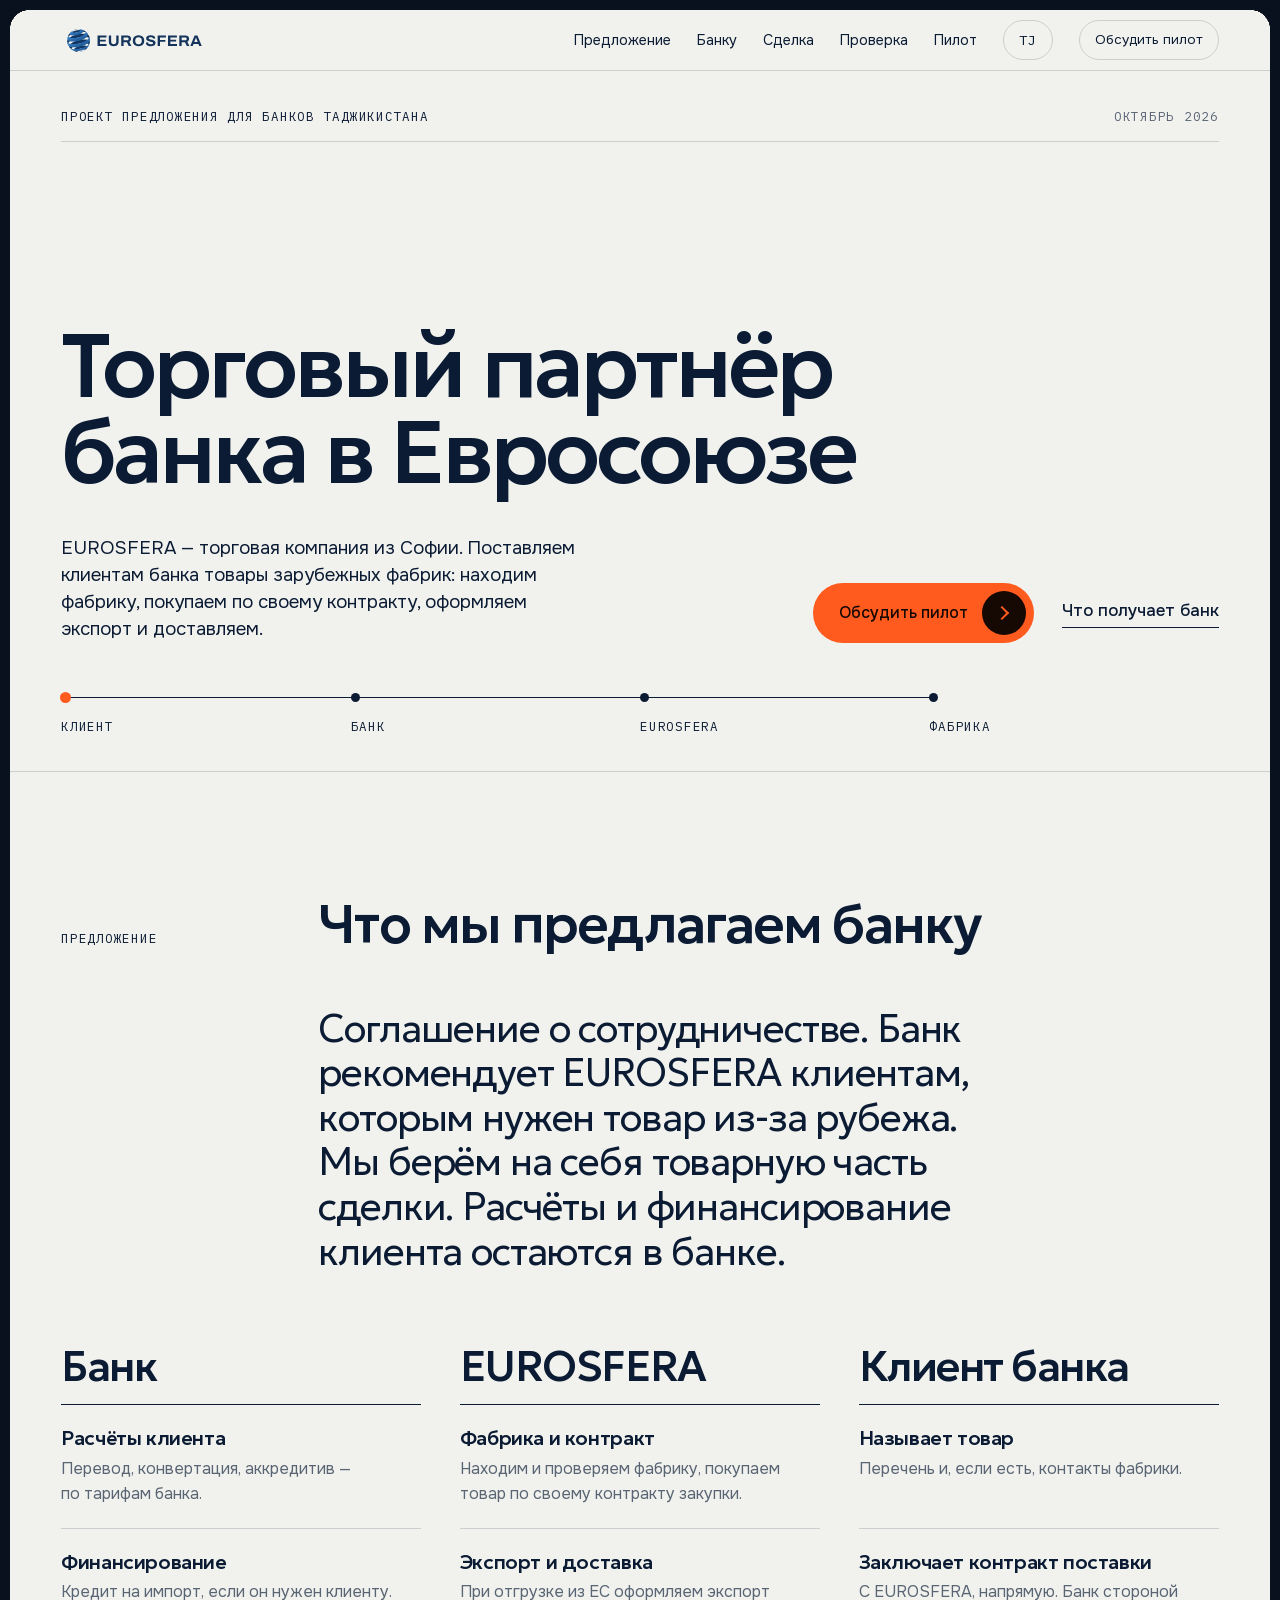
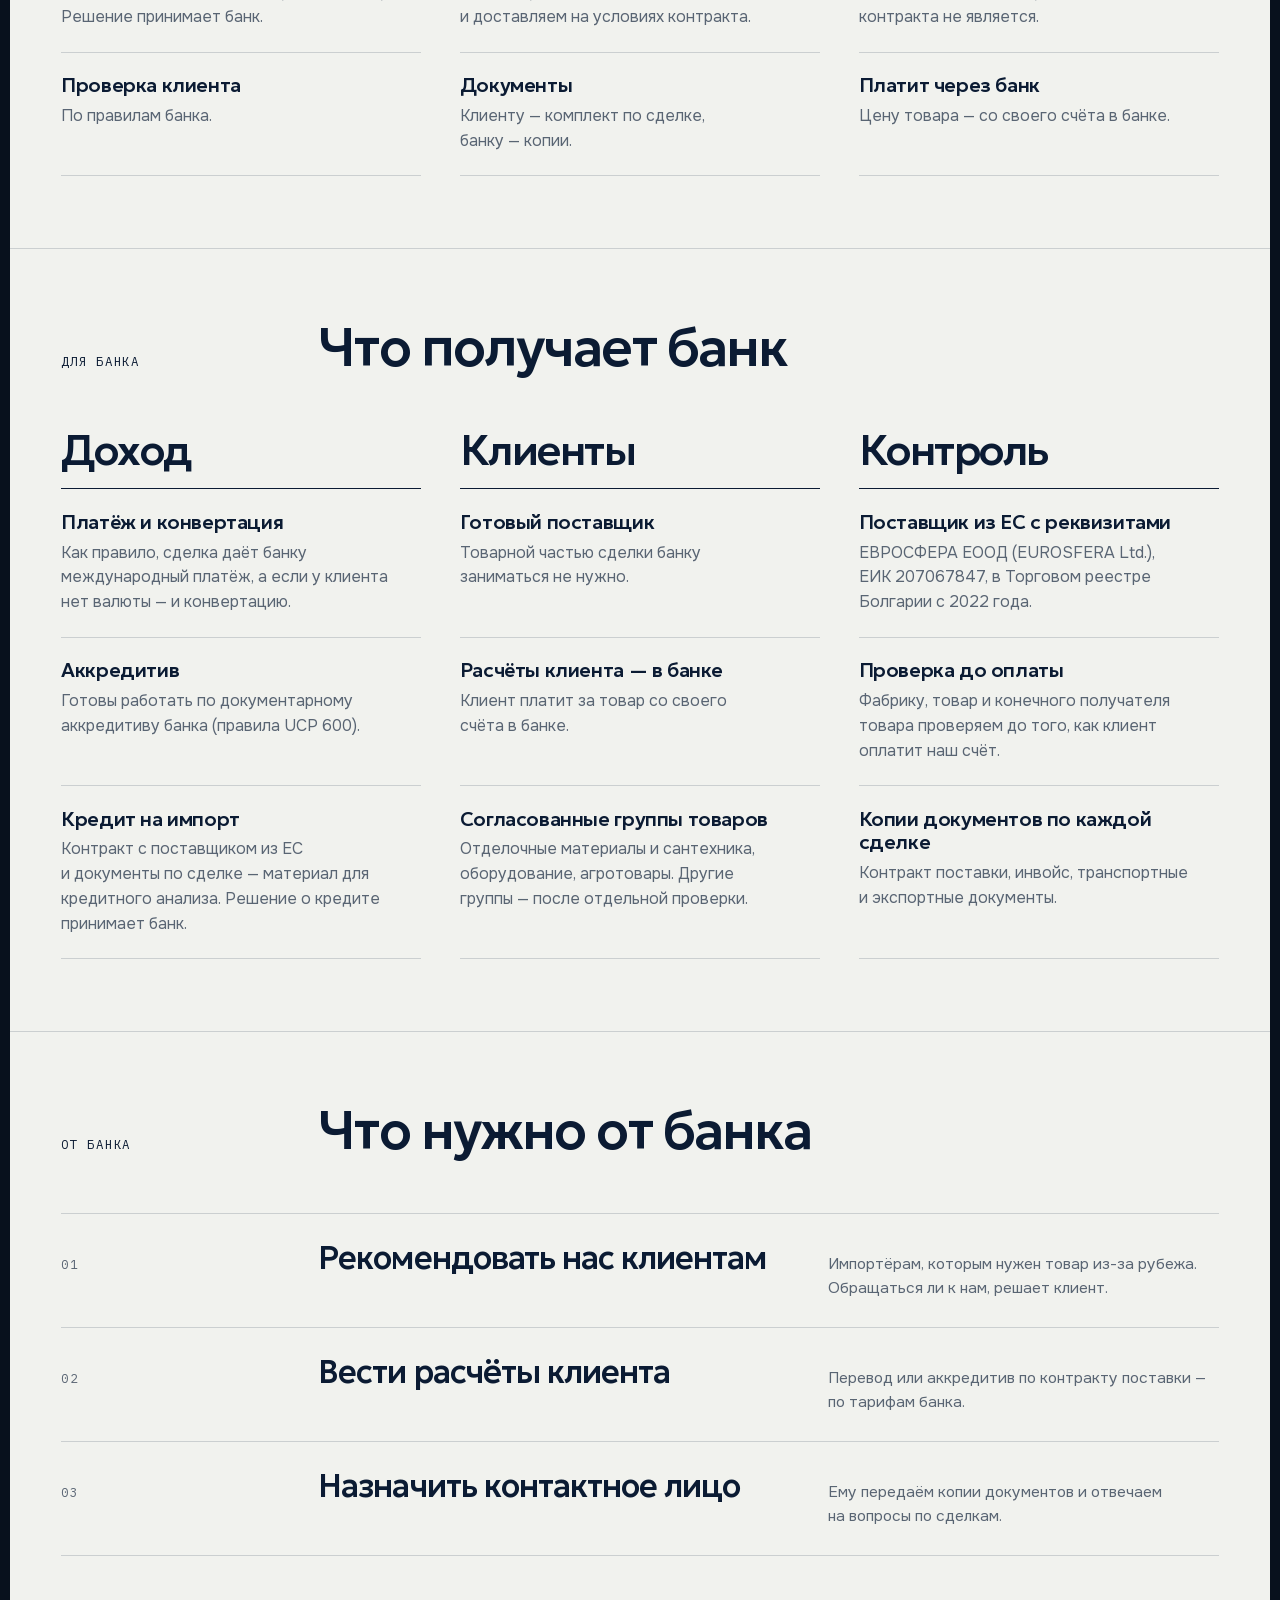
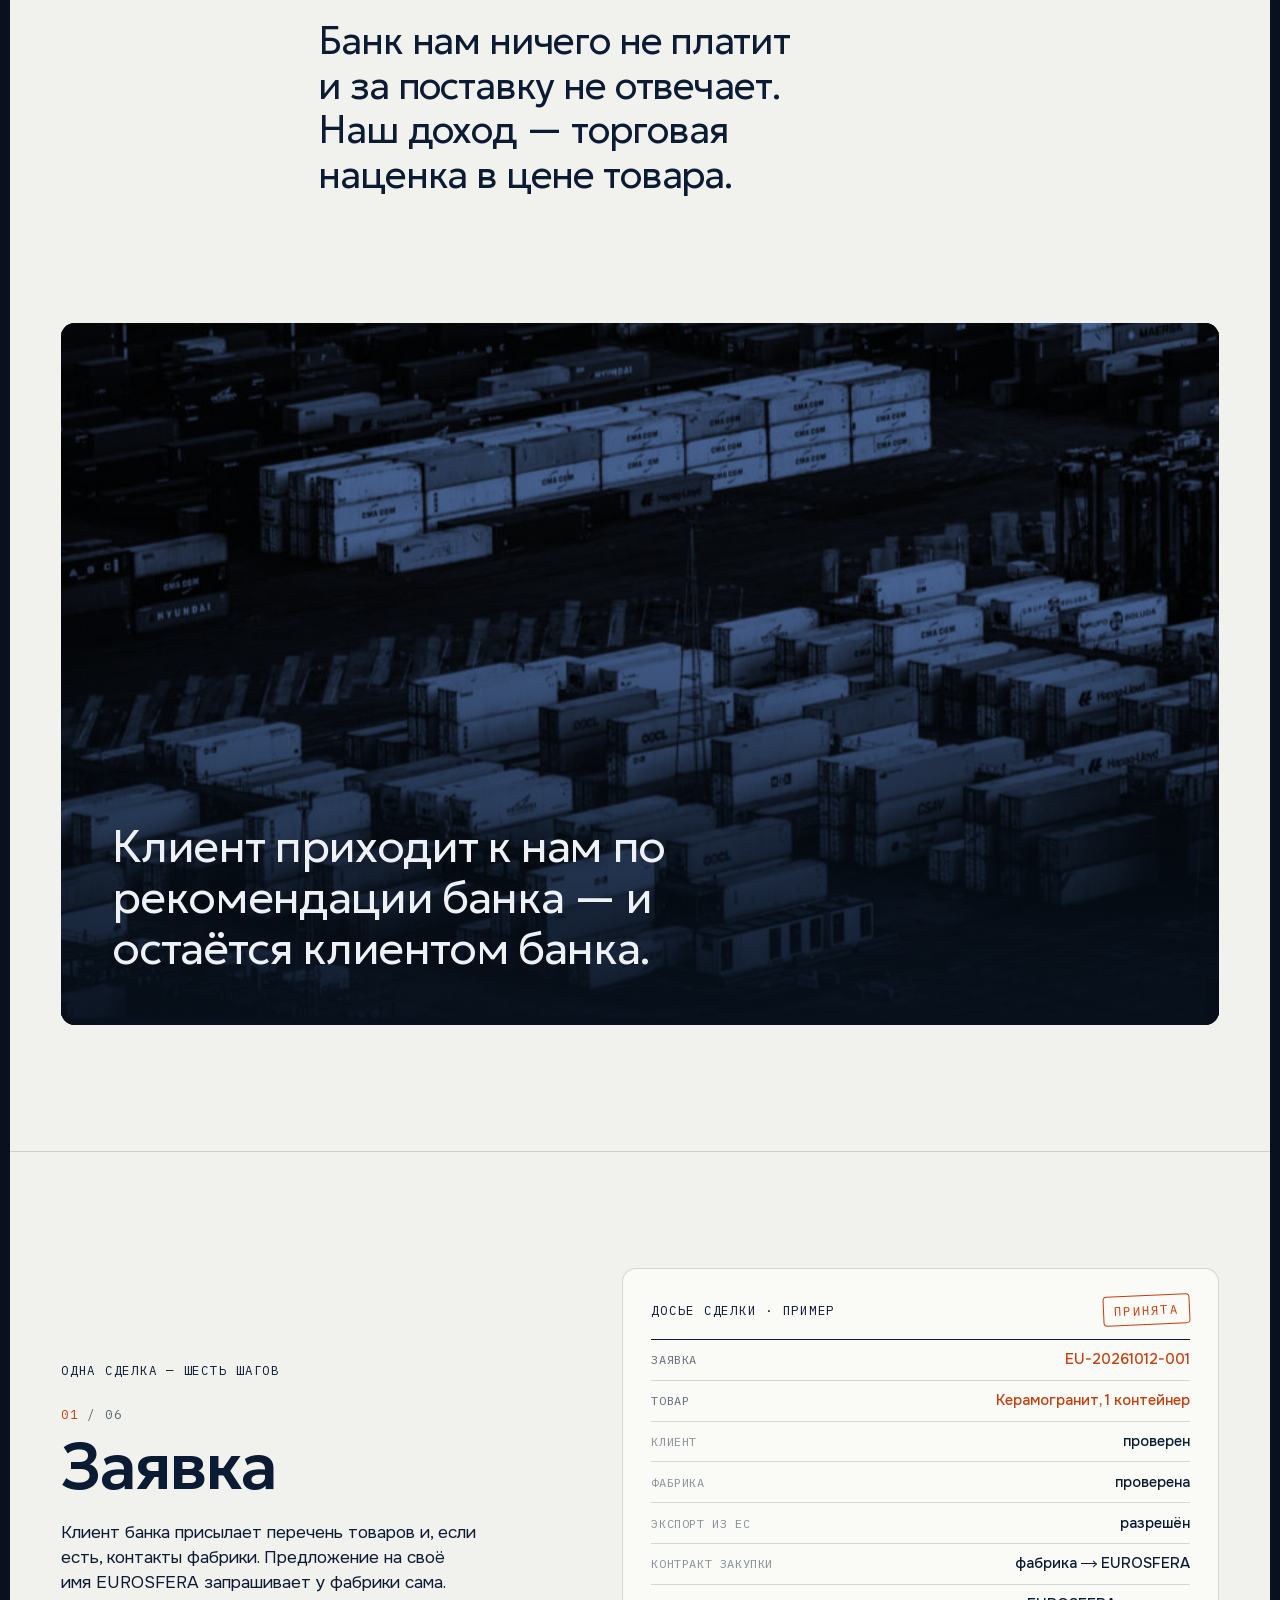
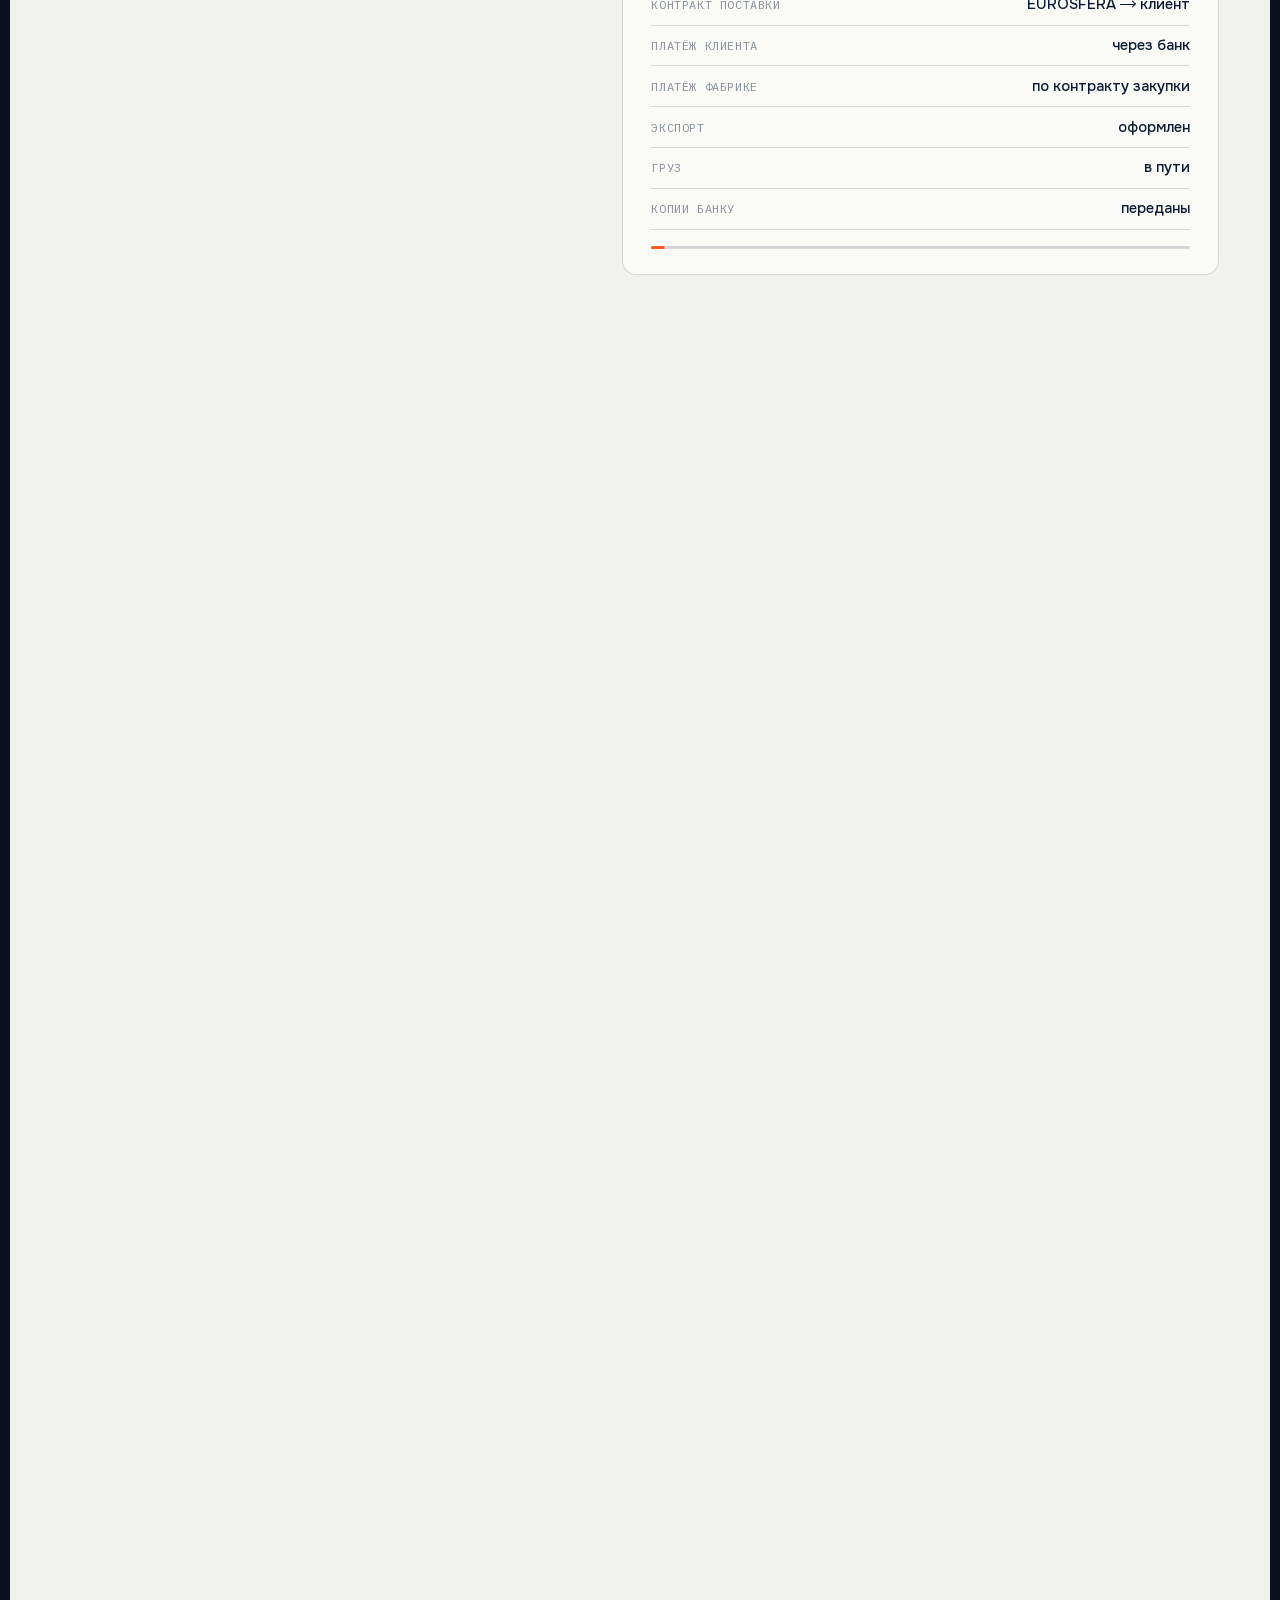
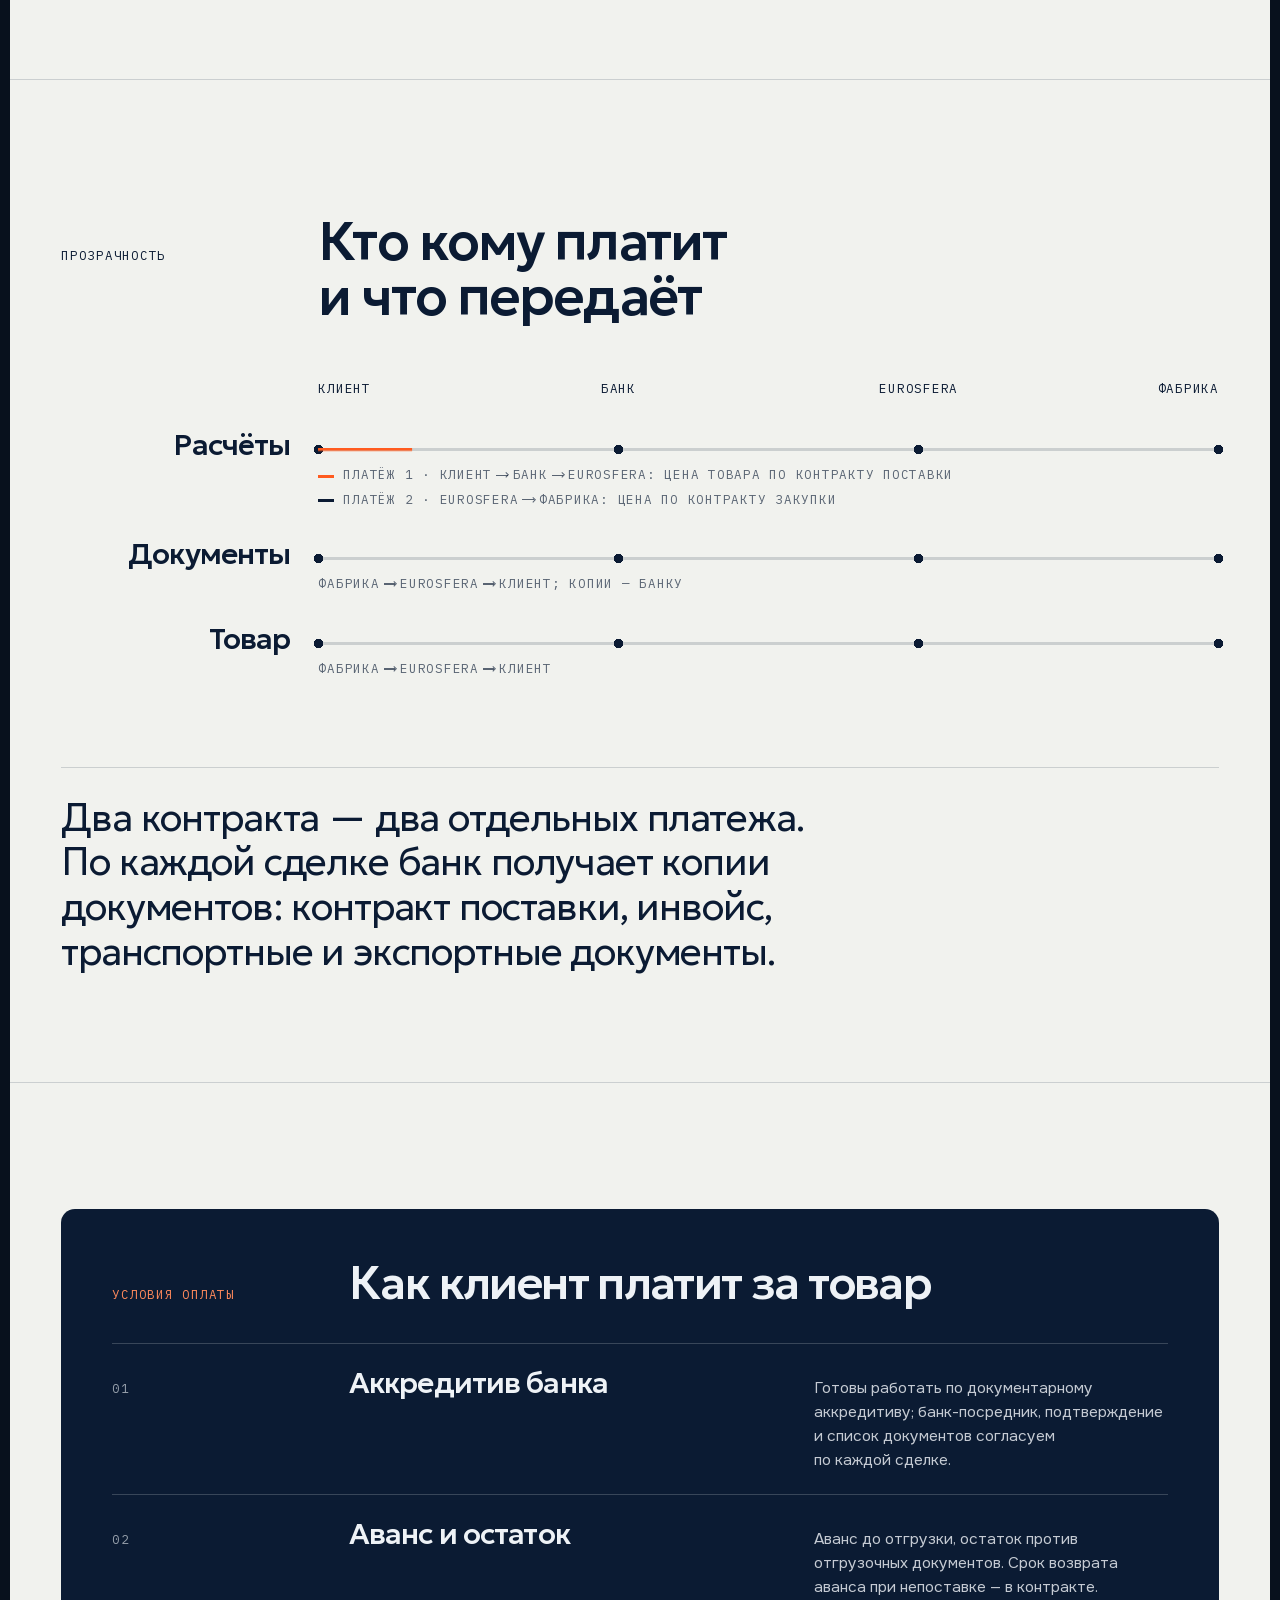
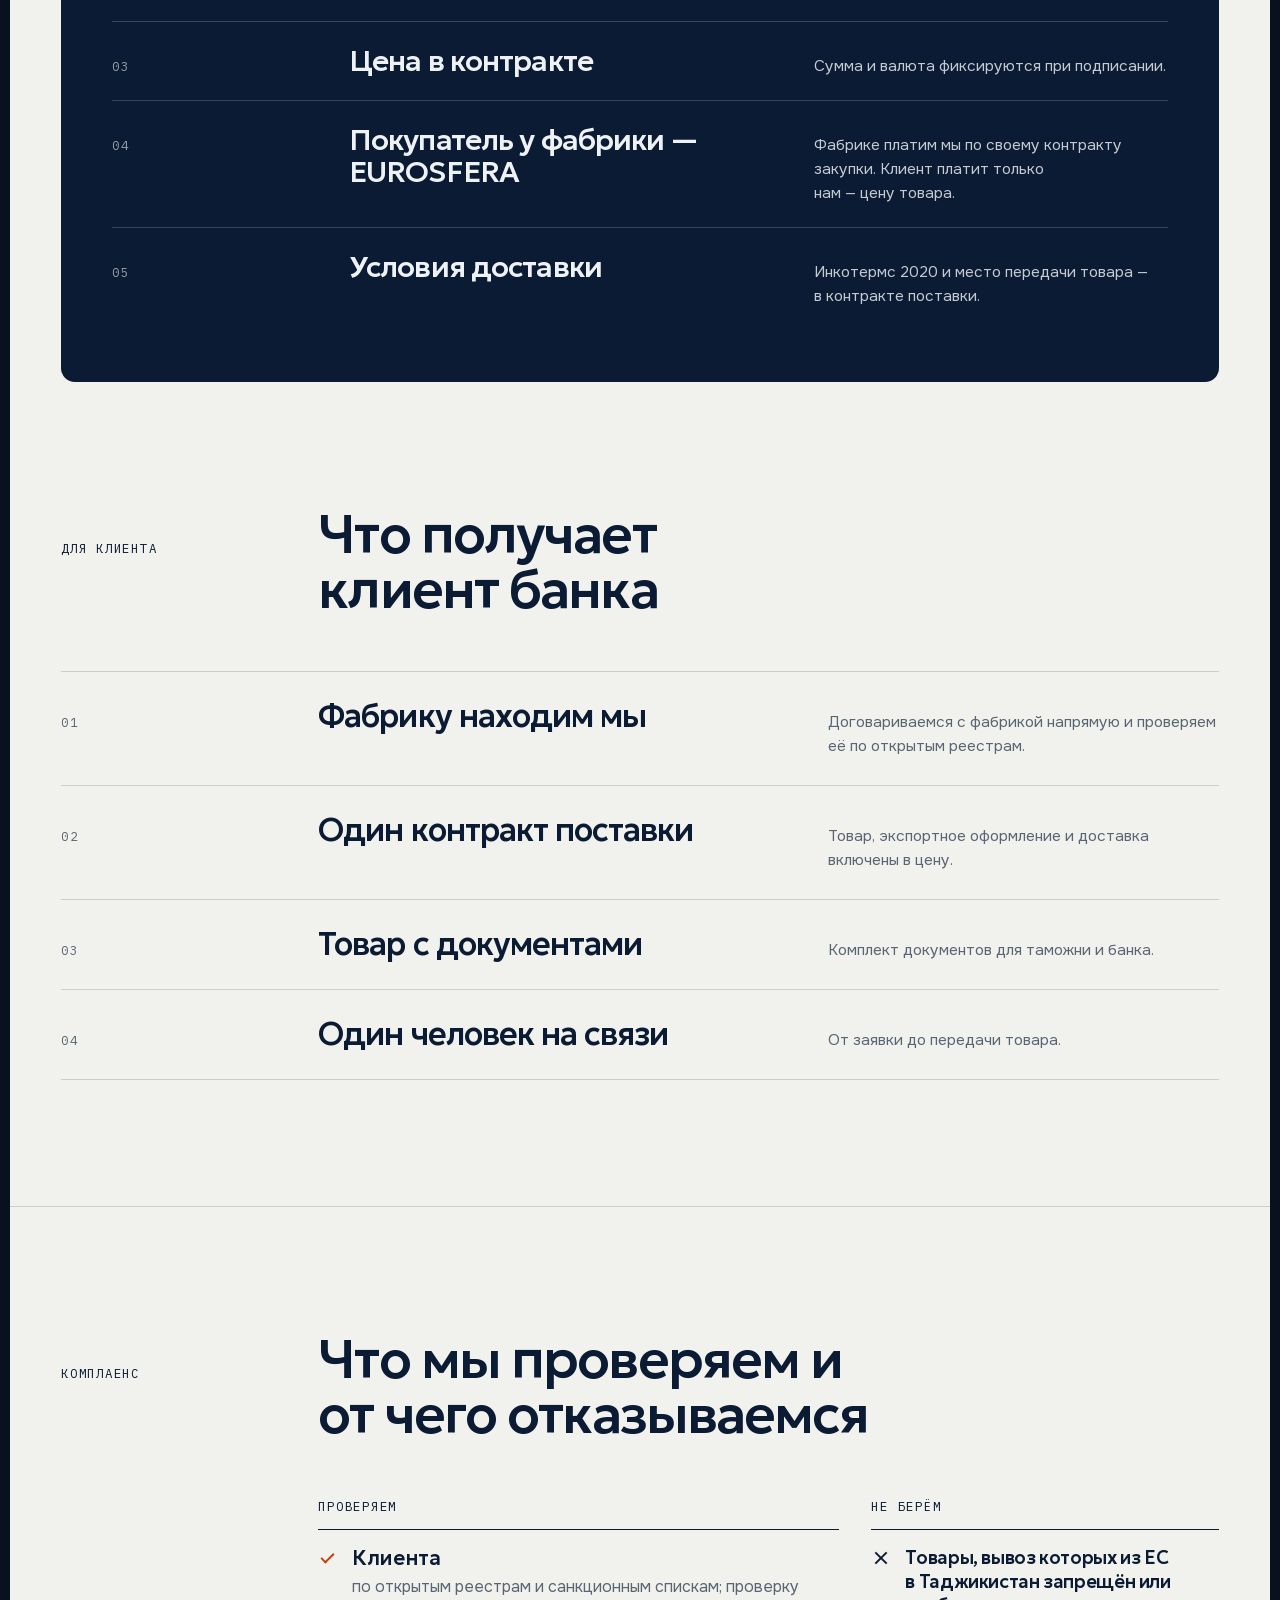
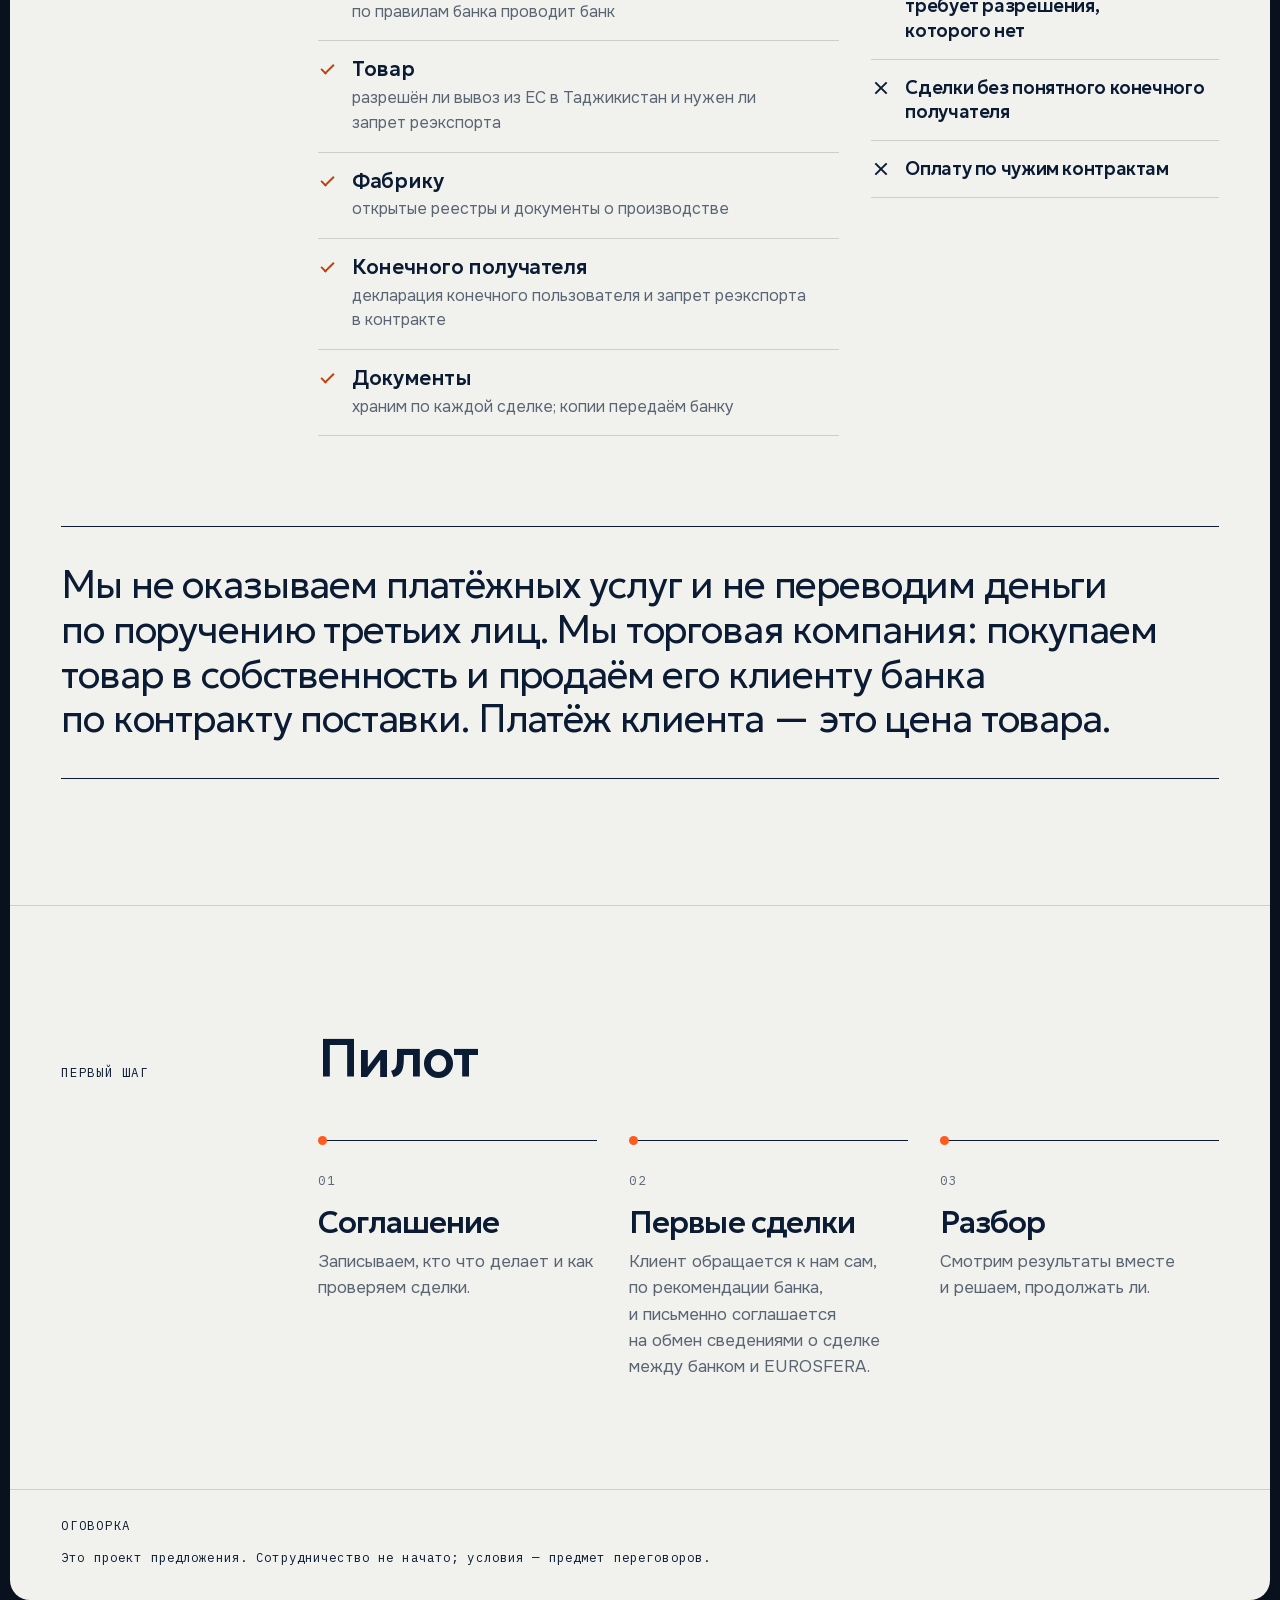
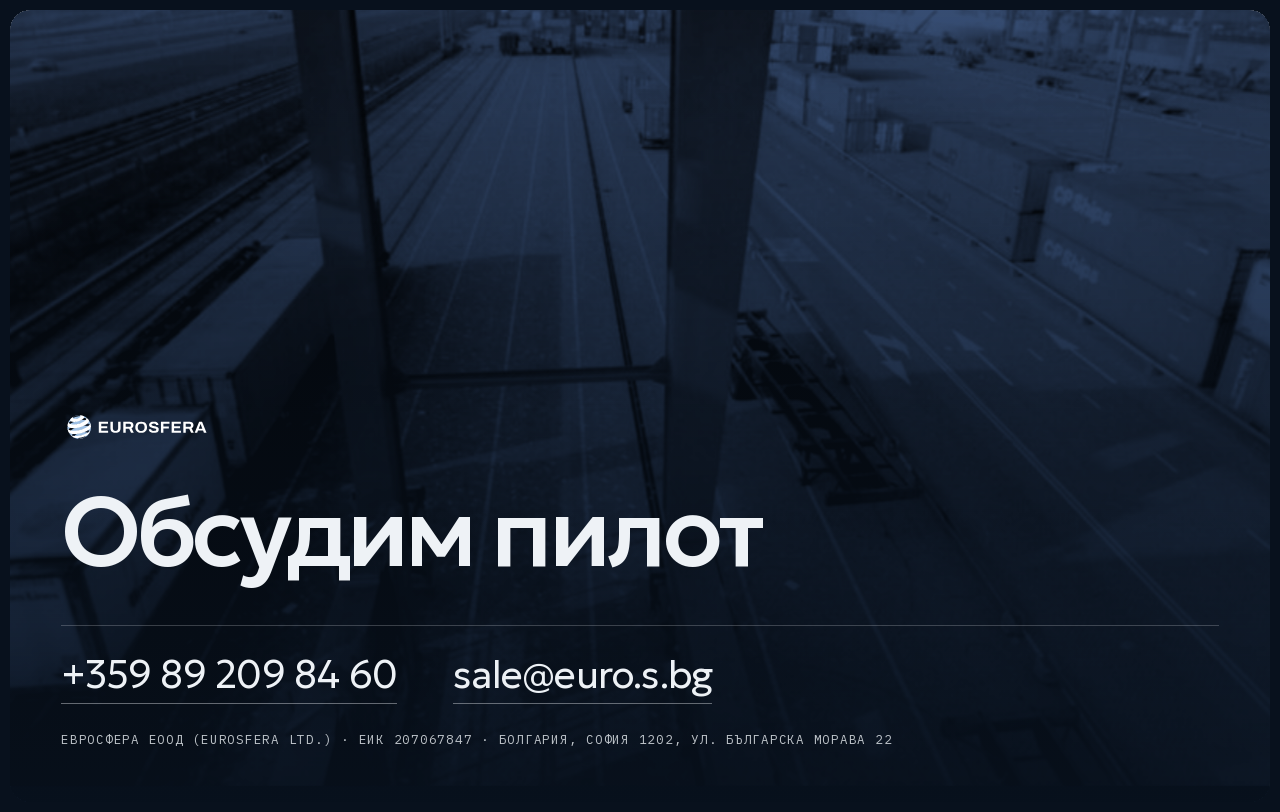
==== commit eadffad2: "Правки после приёмки: первый экран, паузы, итог расчёта на телефоне, таджикские термины Co-Authored-" ====
--- a/v1-partner.html
+++ b/v1-partner.html
@@ -34,14 +34,14 @@
 <main>
 
 <!-- ───────── Первый экран ───────── -->
-<section class="hero" id="hero">
+<section class="hero hero--fit" id="hero">
   <div class="hero__meta mono">
     <span data-tj="Лоиҳаи пешниҳод барои бонкҳои Тоҷикистон">Проект предложения для банков Таджикистана</span>
     <span data-tj="Октябри 2026">Октябрь 2026</span>
   </div>
   <h1 class="hero__title hero__title--long" data-split data-tj="Шарики тиҷоратии бонк дар&nbsp;Иттиҳоди Аврупо">Торговый партнёр банка в&nbsp;Евросоюзе</h1>
   <div class="hero__foot">
-    <p class="hero__lead" data-tj="Бонк EUROSFERA-ро ба&nbsp;мизоҷоне тавсия медиҳад, ки ба&nbsp;онҳо мол аз&nbsp;хориҷа лозим аст. Мо&nbsp;молро аз&nbsp;корхона бо&nbsp;шартномаи худ мехарем ва&nbsp;ба&nbsp;мизоҷ таҳвил медиҳем. Ҳисоббаробаркунӣ, мубодилаи асъор ва&nbsp;қарзи мизоҷ дар бонк&nbsp;мемонанд.">Банк рекомендует EUROSFERA клиентам, которым нужен товар из-за рубежа. Мы&nbsp;покупаем товар у&nbsp;фабрики по&nbsp;своему контракту и&nbsp;поставляем его клиенту. Расчёты, конвертация и&nbsp;кредит клиента остаются в&nbsp;банке.</p>
+    <p class="hero__lead" data-tj="EUROSFERA&nbsp;— ширкати савдо аз&nbsp;София. Ба&nbsp;мизоҷони бонк молҳои корхонаҳои хориҷиро таҳвил медиҳем: корхонаро меёбем, бо&nbsp;шартномаи худ мехарем, содиротро ба&nbsp;расмият медарорем ва&nbsp;мерасонем.">EUROSFERA&nbsp;— торговая компания из&nbsp;Софии. Поставляем клиентам банка товары зарубежных фабрик: находим фабрику, покупаем по&nbsp;своему контракту, оформляем экспорт и&nbsp;доставляем.</p>
     <div class="hero__cta">
       <a class="btn" href="#contact"><span data-tj="Муҳокимаи лоиҳаи озмоишӣ">Обсудить пилот</span><i aria-hidden="true"></i></a>
       <a class="link" href="#bank" data-tj="Бонк чӣ ба даст меорад">Что получает банк</a>
@@ -67,7 +67,7 @@
     <div>
       <h3 data-tj="Бонк">Банк</h3>
       <ul>
-        <li><b data-tj="Ҳисоббаробаркунии мизоҷ">Расчёты клиента</b><em data-tj="Интиқоли маблағ, мубодилаи асъор, аккредитив&nbsp;— тибқи тарифҳои&nbsp;бонк.">Перевод, конвертация, аккредитив&nbsp;— по&nbsp;тарифам&nbsp;банка.</em></li>
+        <li><b data-tj="Ҳисоббаробаркунии мизоҷ">Расчёты клиента</b><em data-tj="Интиқоли маблағ, мубодилаи асъор, аккредитив&nbsp;— тибқи тарофаҳои&nbsp;бонк.">Перевод, конвертация, аккредитив&nbsp;— по&nbsp;тарифам&nbsp;банка.</em></li>
         <li><b data-tj="Маблағгузорӣ">Финансирование</b><em data-tj="Қарз барои воридот, агар ба&nbsp;мизоҷ лозим бошад. Қарорро бонк қабул&nbsp;мекунад.">Кредит на&nbsp;импорт, если он нужен клиенту. Решение принимает&nbsp;банк.</em></li>
         <li><b data-tj="Санҷиши мизоҷ">Проверка клиента</b><em data-tj="Тибқи қоидаҳои&nbsp;бонк.">По&nbsp;правилам&nbsp;банка.</em></li>
       </ul>
@@ -135,7 +135,7 @@
   </header>
   <ul class="ledger">
       <li><span class="mono">01</span><b data-tj="Моро ба&nbsp;мизоҷон тавсия додан">Рекомендовать нас клиентам</b><em data-tj="Ба&nbsp;воридкунандагоне, ки ба&nbsp;онҳо мол аз&nbsp;хориҷа лозим аст. Ба&nbsp;мо муроҷиат кардан ё&nbsp;не&nbsp;— инро мизоҷ ҳал&nbsp;мекунад.">Импортёрам, которым нужен товар из-за рубежа. Обращаться&nbsp;ли к&nbsp;нам, решает&nbsp;клиент.</em></li>
-      <li><span class="mono">02</span><b data-tj="Ҳисоббаробаркунии мизоҷро анҷом додан">Вести расчёты клиента</b><em data-tj="Интиқоли маблағ ё&nbsp;аккредитив тибқи шартномаи таҳвил&nbsp;— мувофиқи тарифҳои&nbsp;бонк.">Перевод или аккредитив по&nbsp;контракту поставки&nbsp;— по&nbsp;тарифам&nbsp;банка.</em></li>
+      <li><span class="mono">02</span><b data-tj="Ҳисоббаробаркунии мизоҷро анҷом додан">Вести расчёты клиента</b><em data-tj="Интиқоли маблағ ё&nbsp;аккредитив тибқи шартномаи таҳвил&nbsp;— мувофиқи тарофаҳои&nbsp;бонк.">Перевод или аккредитив по&nbsp;контракту поставки&nbsp;— по&nbsp;тарифам&nbsp;банка.</em></li>
       <li><span class="mono">03</span><b data-tj="Шахси масъулро барои тамос таъин кардан">Назначить контактное лицо</b><em data-tj="Ба&nbsp;ӯ нусхаҳои ҳуҷҷатҳоро месупорем ва&nbsp;ба&nbsp;саволҳо оид ба&nbsp;муомилаҳо ҷавоб&nbsp;медиҳем.">Ему передаём копии документов и&nbsp;отвечаем на&nbsp;вопросы по&nbsp;сделкам.</em></li>
   </ul>
   <p class="need__say" data-tj="Бонк ба&nbsp;мо ҳеҷ чиз намепардозад ва&nbsp;барои таҳвил ҷавобгар нест. Даромади мо&nbsp;— иловапулии савдо дар нархи&nbsp;мол.">Банк нам ничего не&nbsp;платит и&nbsp;за&nbsp;поставку не&nbsp;отвечает. Наш доход&nbsp;— торговая наценка в&nbsp;цене&nbsp;товара.</p>
@@ -146,7 +146,7 @@
   <div class="band__media" aria-hidden="true">
     <picture><source media="(max-width: 699px)" srcset="img/port-m.jpg"><img src="img/port.jpg" alt="" loading="lazy" width="2200" height="1467"></picture>
   </div>
-  <p class="band__text" data-tj="Бонк ҳисоббаробаркунӣ ва&nbsp;маблағгузории тиҷоратӣ дорад: интиқоли маблағ, аккредитив, кафолат. Мо&nbsp;корҳои марбут ба&nbsp;молро ба&nbsp;зимма&nbsp;мегирем.">У&nbsp;банка есть расчёты и&nbsp;торговое финансирование: перевод, аккредитив, гарантия. Мы&nbsp;берём на&nbsp;себя товарную часть&nbsp;сделки.</p>
+  <p class="band__text" data-tj="Мизоҷ бо&nbsp;тавсияи бонк ба&nbsp;мо меояд&nbsp;— ва&nbsp;мизоҷи бонк боқӣ&nbsp;мемонад.">Клиент приходит к&nbsp;нам по&nbsp;рекомендации банка&nbsp;— и&nbsp;остаётся клиентом&nbsp;банка.</p>
 </section>
 
 <!-- ───────── Одна сделка: шесть шагов и досье ───────── -->
--- a/style.css
+++ b/style.css
@@ -338,8 +338,8 @@
 }
 
 /* ── Варианты подачи для банка: длинный заголовок, «что нужно от банка», расчёт дохода ── */
-.hero__title--long{font-size:clamp(30px,6.3vw,110px)}
-html[lang="tg"] .hero__title--long{font-size:clamp(27px,5.2vw,92px)}
+.hero__title--long{font-size:clamp(34px,7vw,118px)}
+html[lang="tg"] .hero__title--long{font-size:clamp(30px,5.6vw,98px)}
 .gain>.terms:first-child{margin-top:0}
 .band+.gain{margin-top:clamp(80px,14vh,170px)}
 .task+.deal{margin-top:0}
@@ -361,7 +361,7 @@
 .calc__f input:focus-visible{outline:2px solid var(--signal-ink);outline-offset:2px;border-radius:4px}
 .calc__lc{display:flex;align-items:center;gap:12px;padding:14px 0;border-bottom:1px solid var(--rule);font-size:15.5px;cursor:pointer}
 .calc__lc input{width:20px;height:20px;margin:0;accent-color:var(--ink)}
-.calc__card{position:sticky;top:calc(var(--top-h) + 24px);padding:clamp(20px,2.4vw,34px);border-radius:14px;background:var(--ink);color:#eef2f6}
+.calc__card{position:sticky;top:calc(var(--top-h) + 28px);padding:clamp(20px,2.4vw,34px);border-radius:14px;background:var(--ink);color:#eef2f6}
 .calc__card .mono{color:#ff8a5c}
 .calc__rows{margin-top:16px}
 .calc__row{display:flex;justify-content:space-between;align-items:baseline;gap:16px;padding:13px 0;border-top:1px solid rgba(238,242,246,.2)}
@@ -373,7 +373,46 @@
 .calc__note{margin:clamp(26px,4vh,40px) 0 0 var(--col2);max-width:86ch;text-transform:none;letter-spacing:.01em}
 @media (max-width:899px){
   .calc__grid{grid-template-columns:1fr;margin-left:0}
-  .calc__card{position:static;order:-1}
+  .calc__card{position:static}
+  .calc__bar{display:flex}
   .calc__note{margin-left:0}
 }
 @media (max-width:699px){.need__say{margin-left:0}}
+
+/* ── Правки после приёмки трёх вариантов ── */
+/* первый экран: заголовок не проваливается вниз, пустоты над ним нет */
+.hero--fit{min-height:min(calc(100svh - 20px - var(--top-h)),700px)}
+/* однотипные светлые блоки подряд — пауза короче */
+.gain:has(+.gain){padding-bottom:clamp(48px,8vh,92px)}
+.gain+.gain{padding-top:clamp(48px,8vh,92px)}
+.task:has(+.deal){padding-bottom:clamp(36px,6vh,64px)}
+/* сноска при крупной цифре — мелкая и рядом с ней */
+.task__facts dt sup{font-size:13px;margin-left:.1em;top:.35em}
+/* уголки досье убраны: читались как недоделанный декор */
+.dossier::before,.dossier::after{content:none}
+/* итог расчёта — строка, которая на телефоне держится под шапкой, пока двигаешь ползунки */
+.calc__bar{display:none;position:sticky;top:calc(var(--top-h) + 6px);z-index:5;align-items:baseline;justify-content:space-between;gap:12px;margin:10px 0 2px;padding:11px 14px;border-radius:10px;background:var(--ink);color:#eef2f6}
+.calc__bar .mono{color:rgba(238,242,246,.82)}
+.calc__bar b{font:500 24px/1 var(--display);letter-spacing:-.03em;color:var(--signal);font-variant-numeric:tabular-nums;white-space:nowrap}
+@media (max-width:899px){.calc__bar{display:flex}}
+@media (max-width:699px){
+  .hero--fit{min-height:0}
+  .hero--fit .hero__title{margin-top:clamp(40px,8vh,72px);padding-top:0;font-size:clamp(34px,9.2vw,40px)}
+  html[lang="tg"] .hero--fit .hero__title{font-size:clamp(30px,8vw,36px)}
+  .gain,.check,.flows{padding-top:68px;padding-bottom:68px}
+  .gain:has(+.gain){padding-bottom:52px}
+  .gain+.gain{padding-top:52px}
+  .pilot{padding-top:68px;padding-bottom:60px}
+  .task{padding-top:72px;padding-bottom:60px}
+  .task:has(+.deal){padding-bottom:36px}
+  .deal,.band+.gain,.head--second{margin-top:68px}
+  .task+.deal{margin-top:0}
+  .terms{margin-top:52px}
+  .gain>.terms:first-child{margin-top:0}
+}
+/* фото-полоса перед светлым блоком: одна пауза вместо двух */
+.band+.gain{margin-top:clamp(56px,9vh,100px);padding-top:clamp(56px,9vh,100px)}
+@media (max-width:699px){
+  .band+.gain{margin-top:52px;padding-top:52px}
+  .task:has(+.deal){padding-bottom:56px}
+}
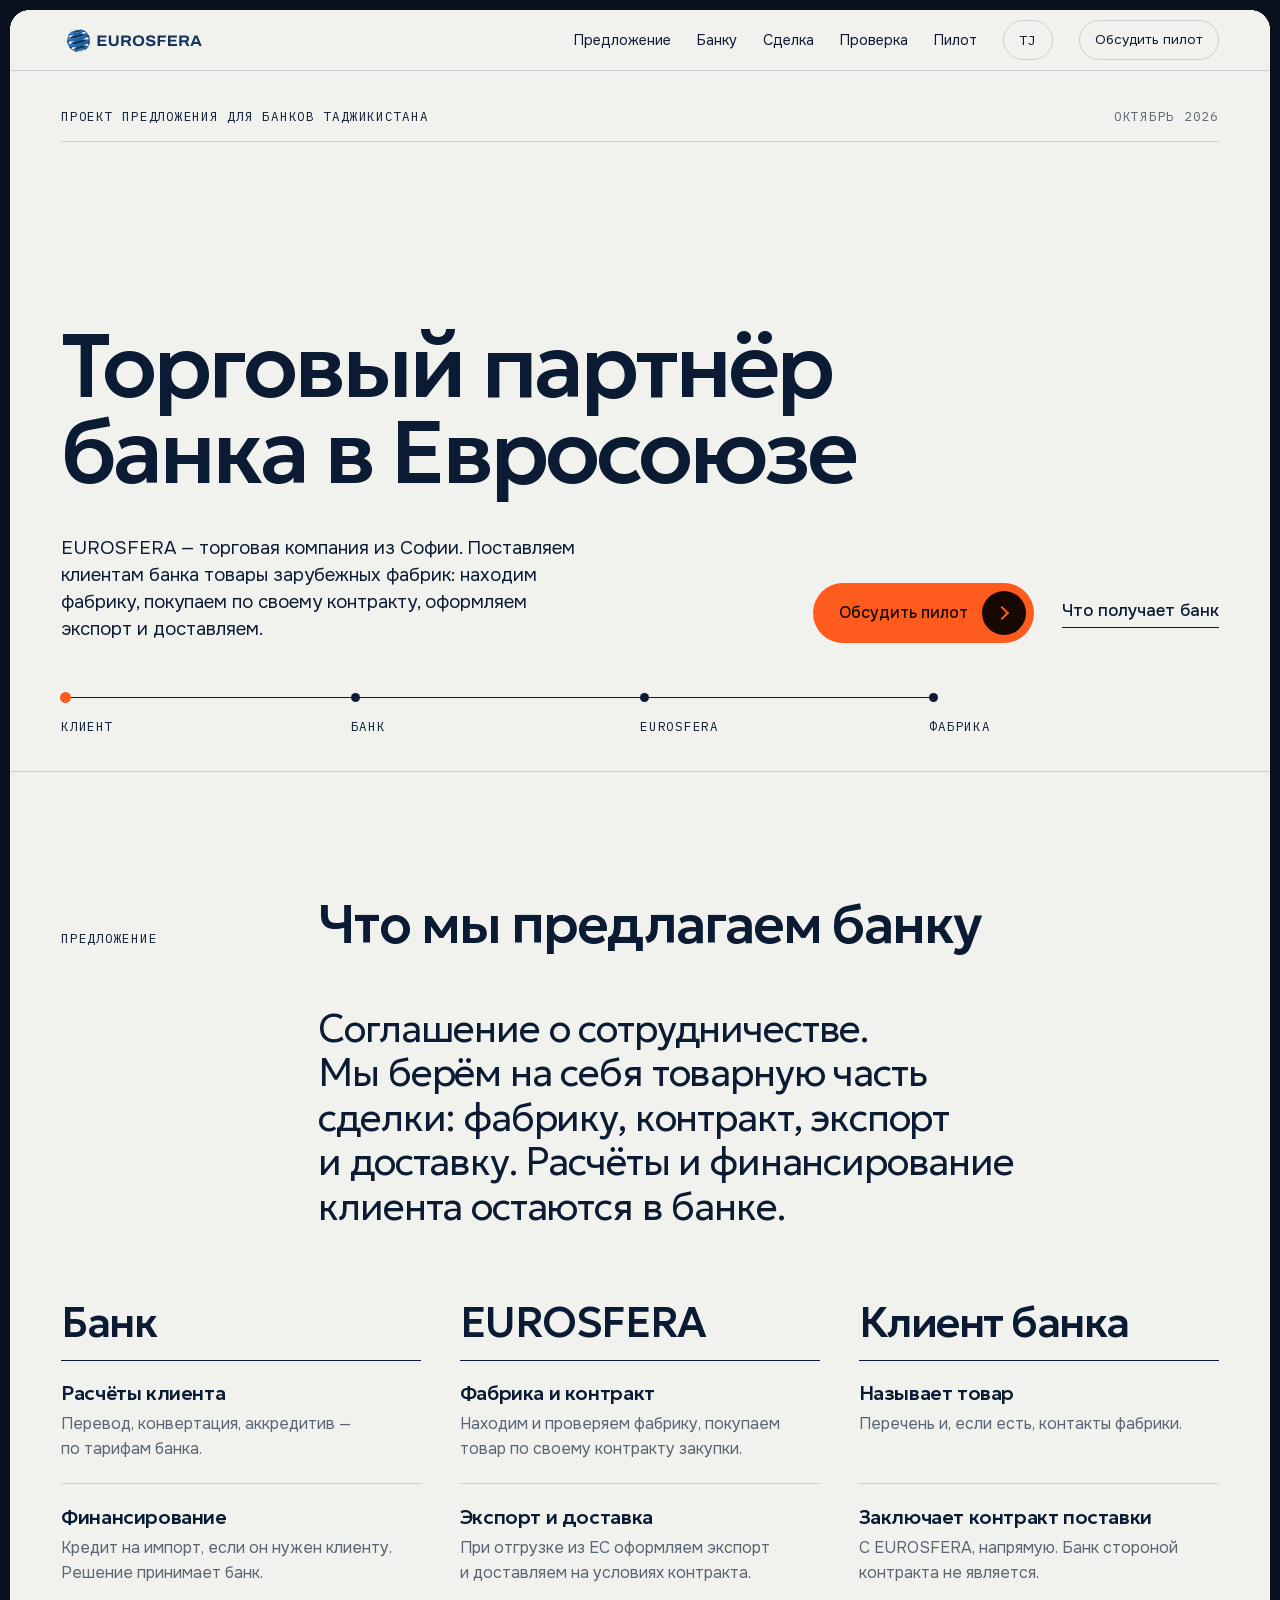
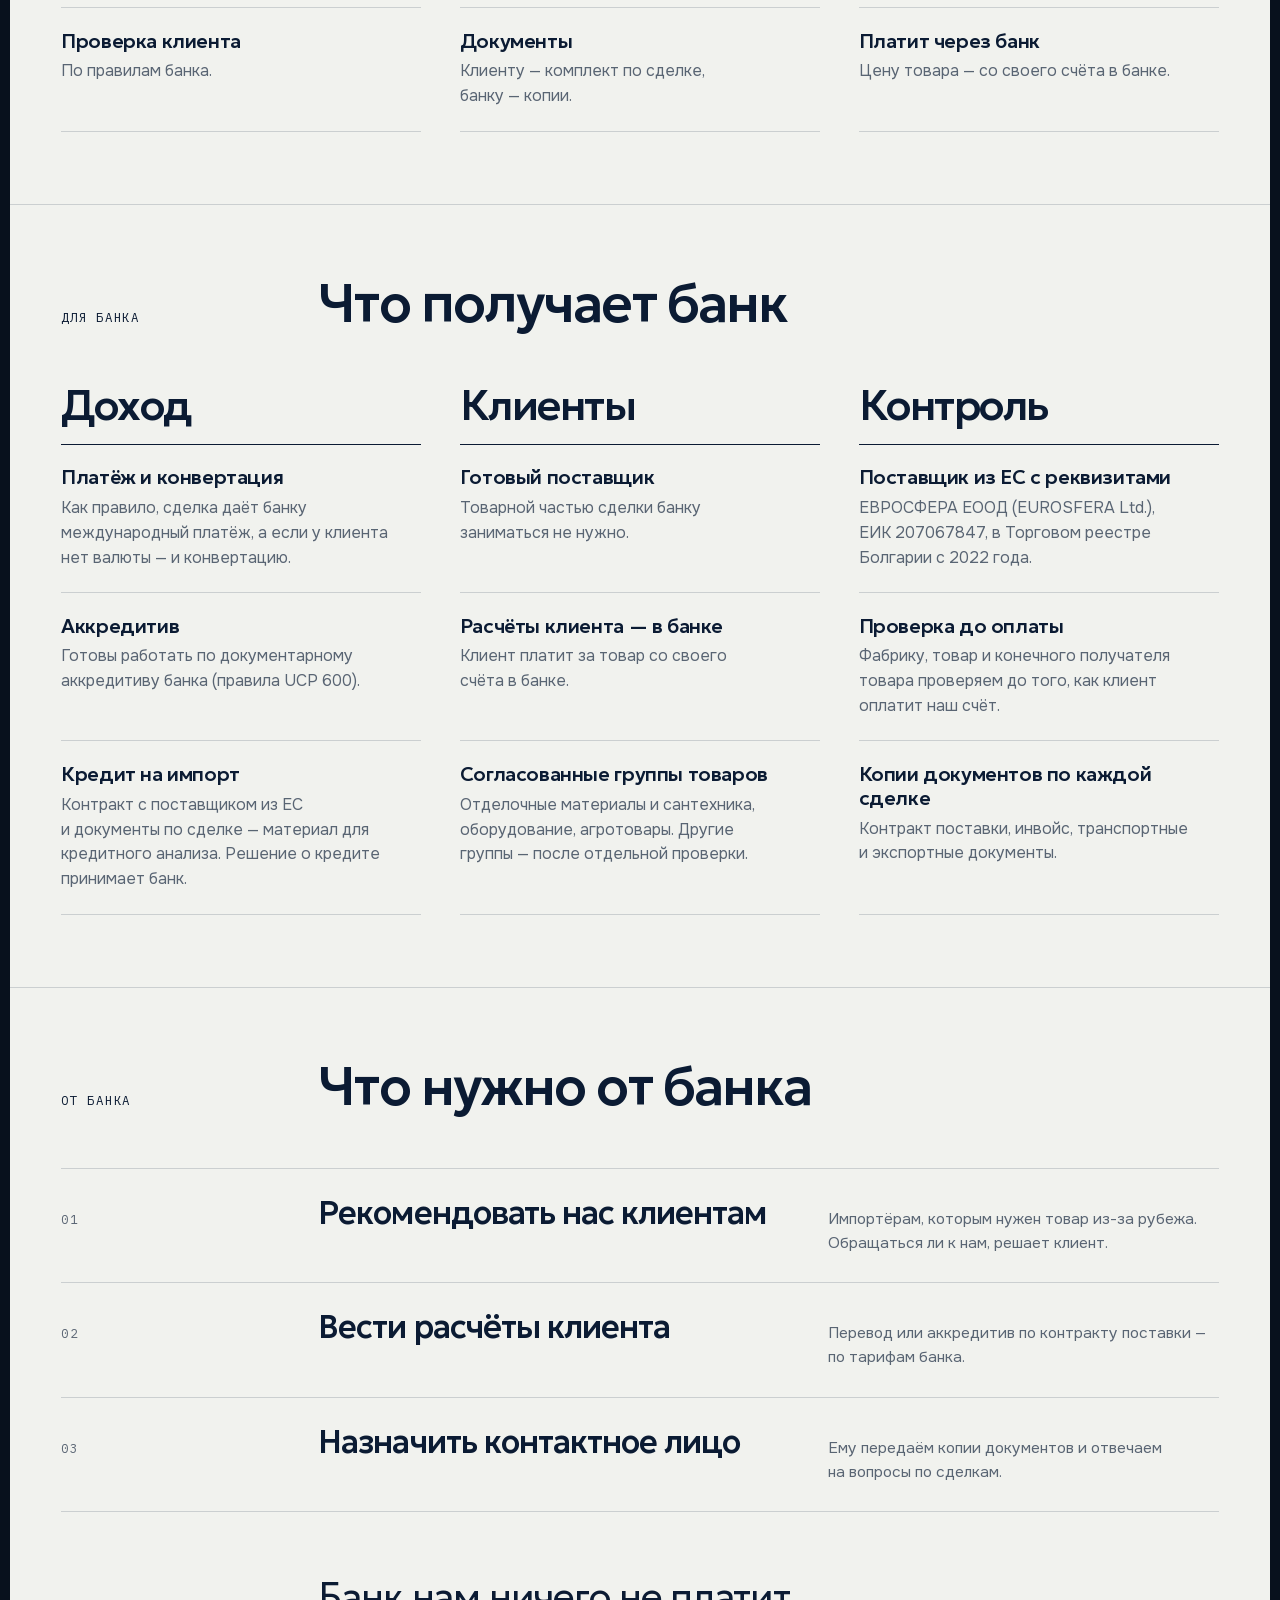
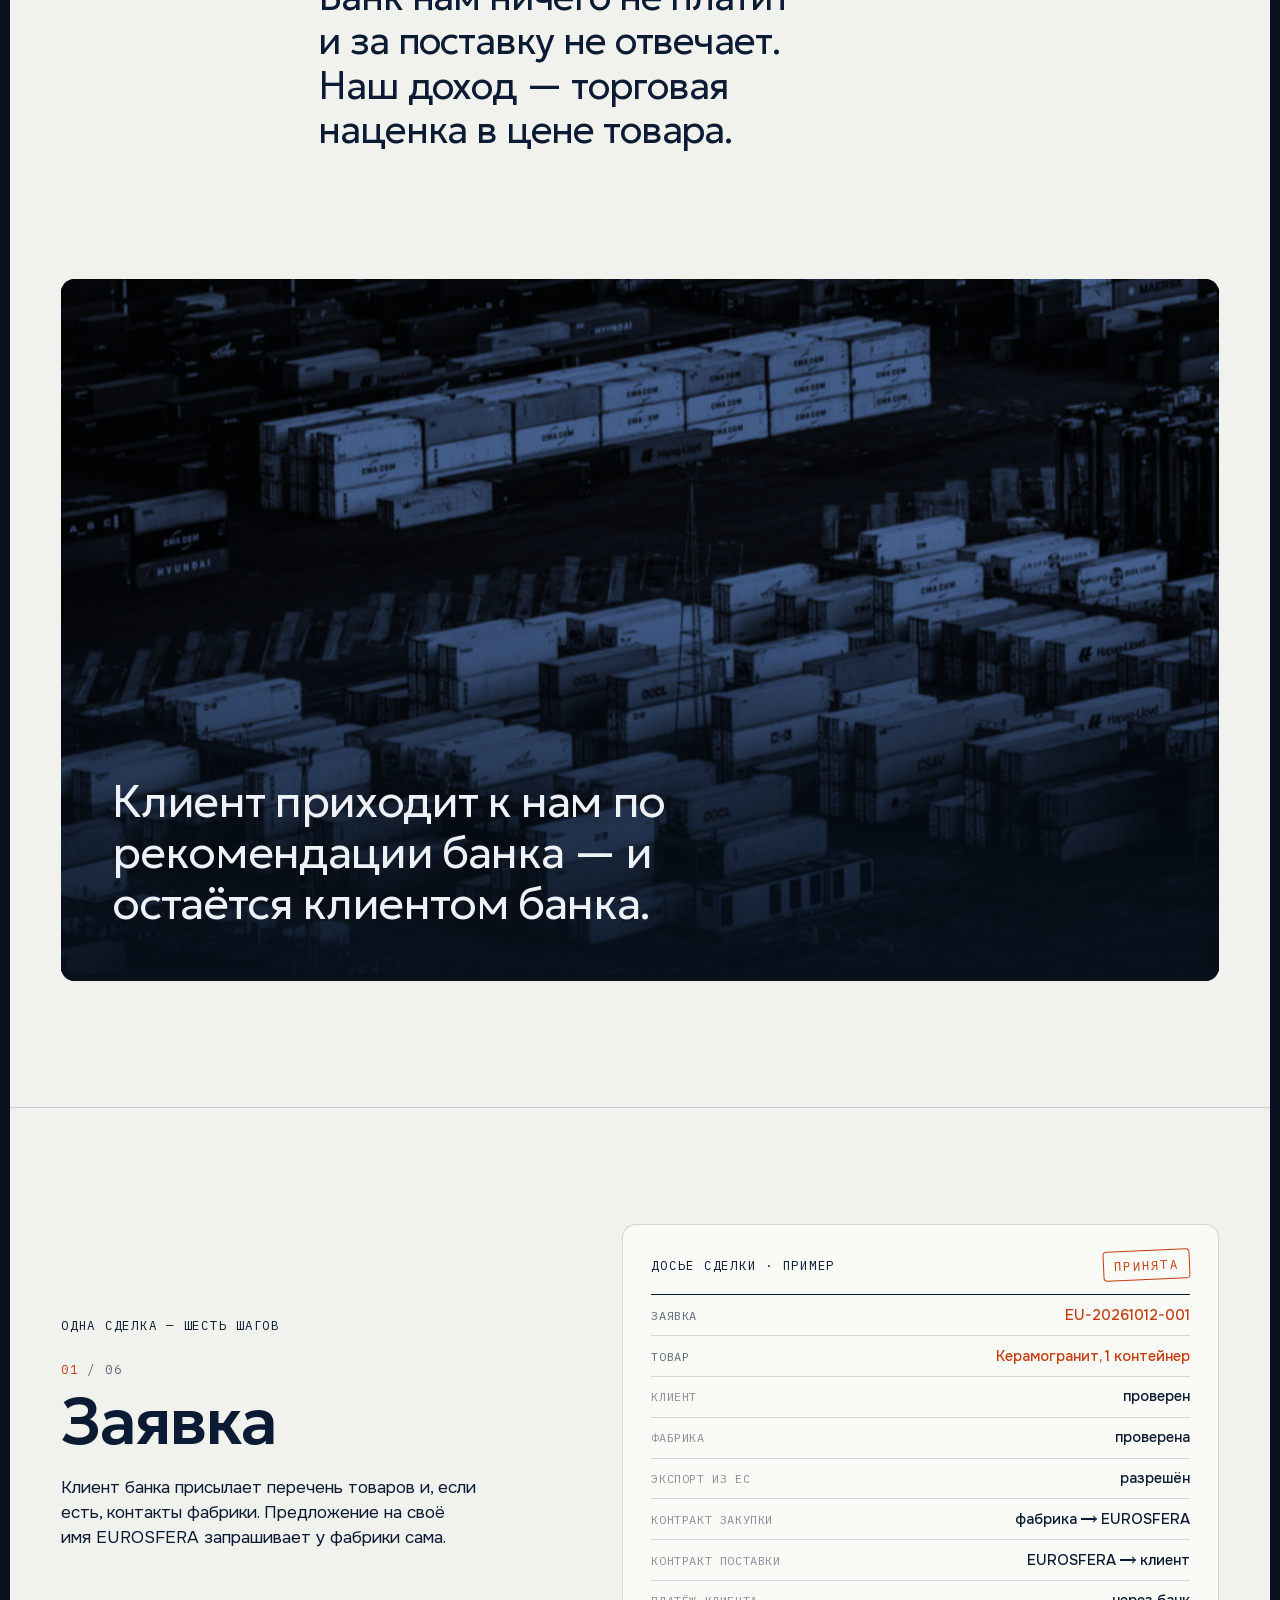
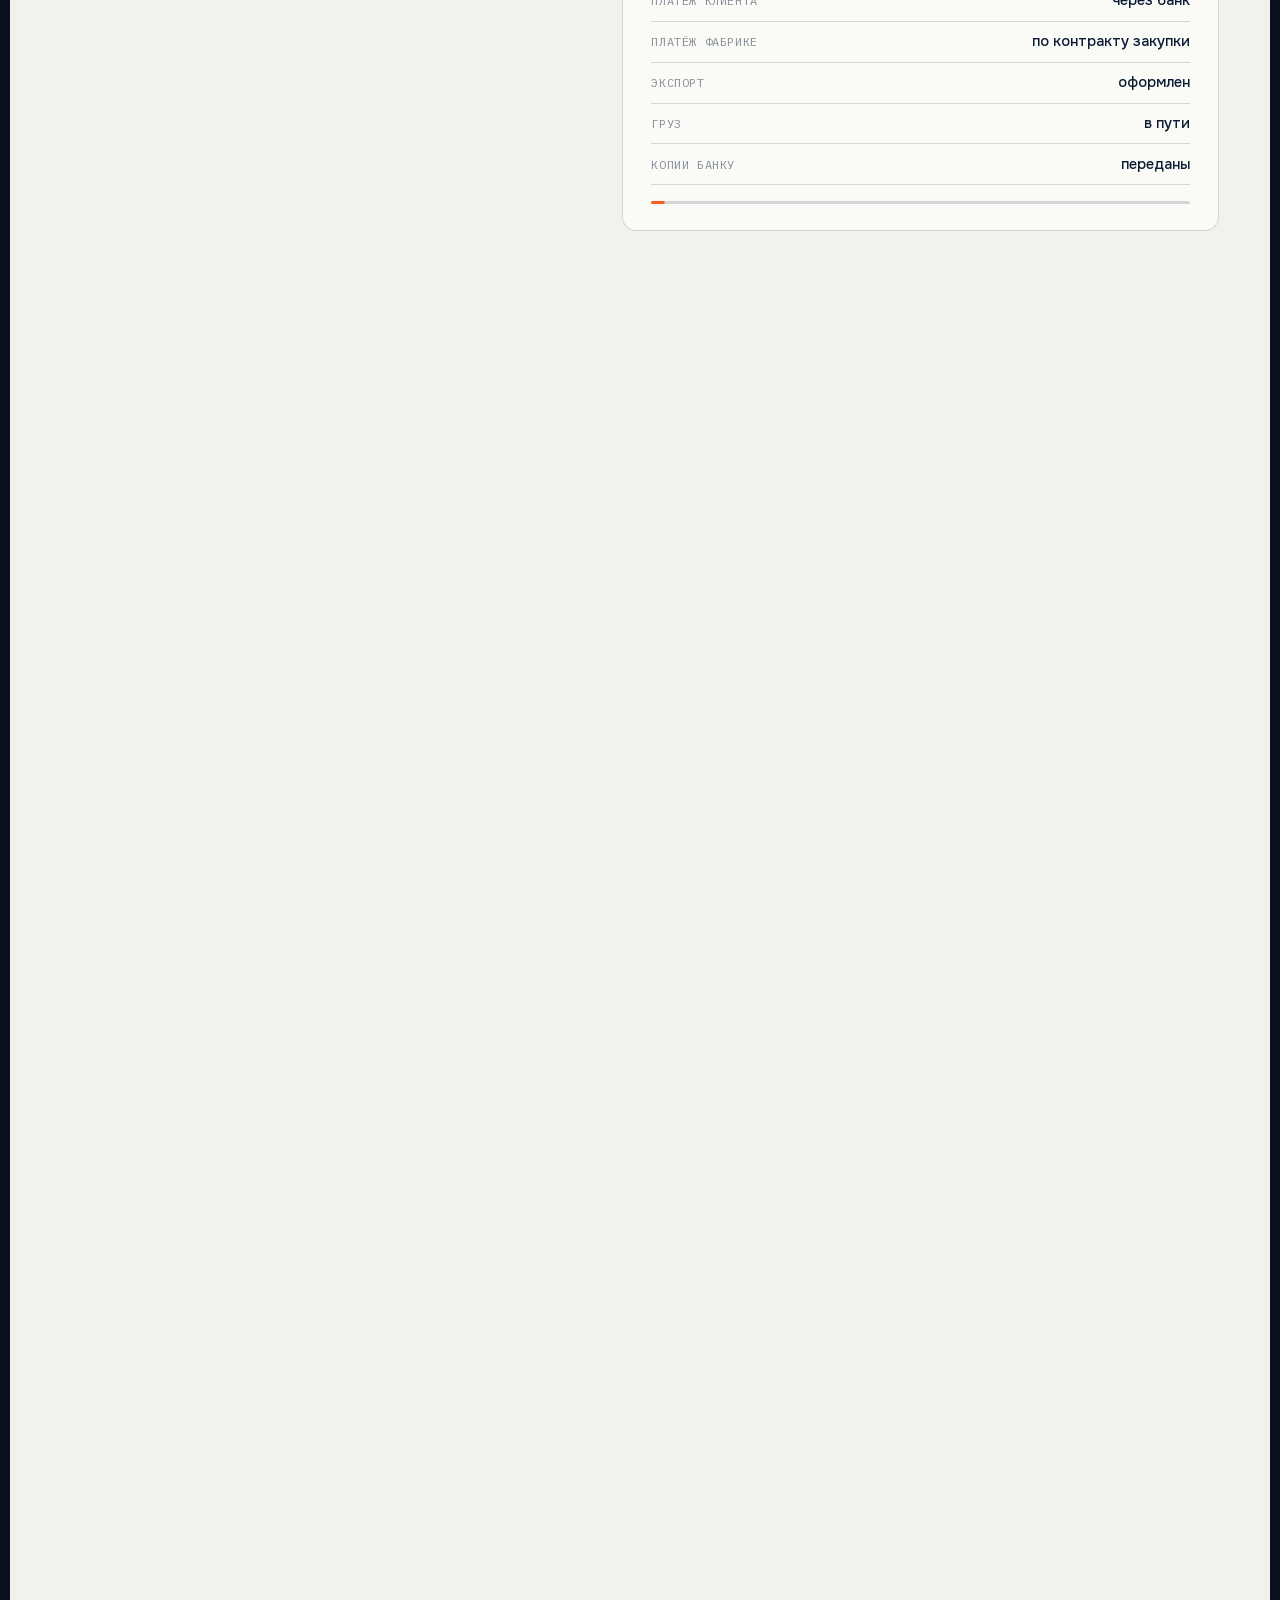
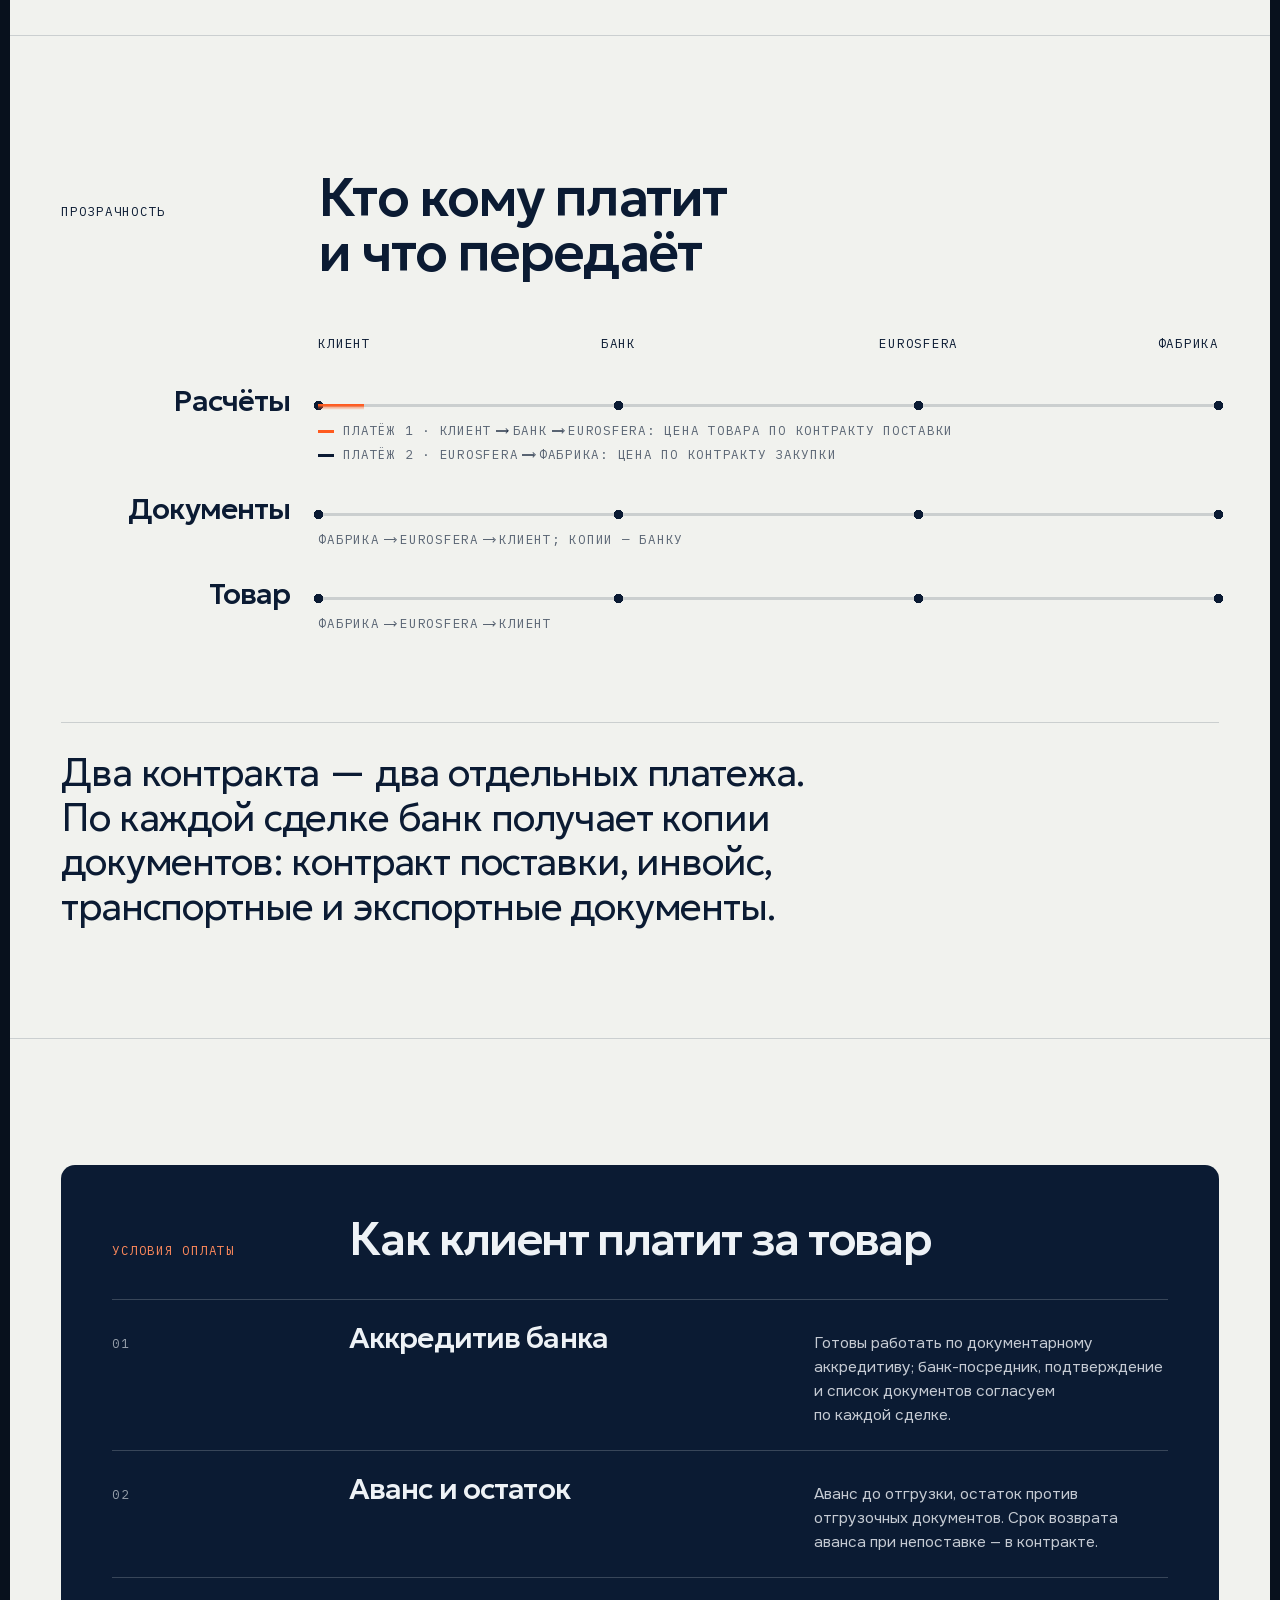
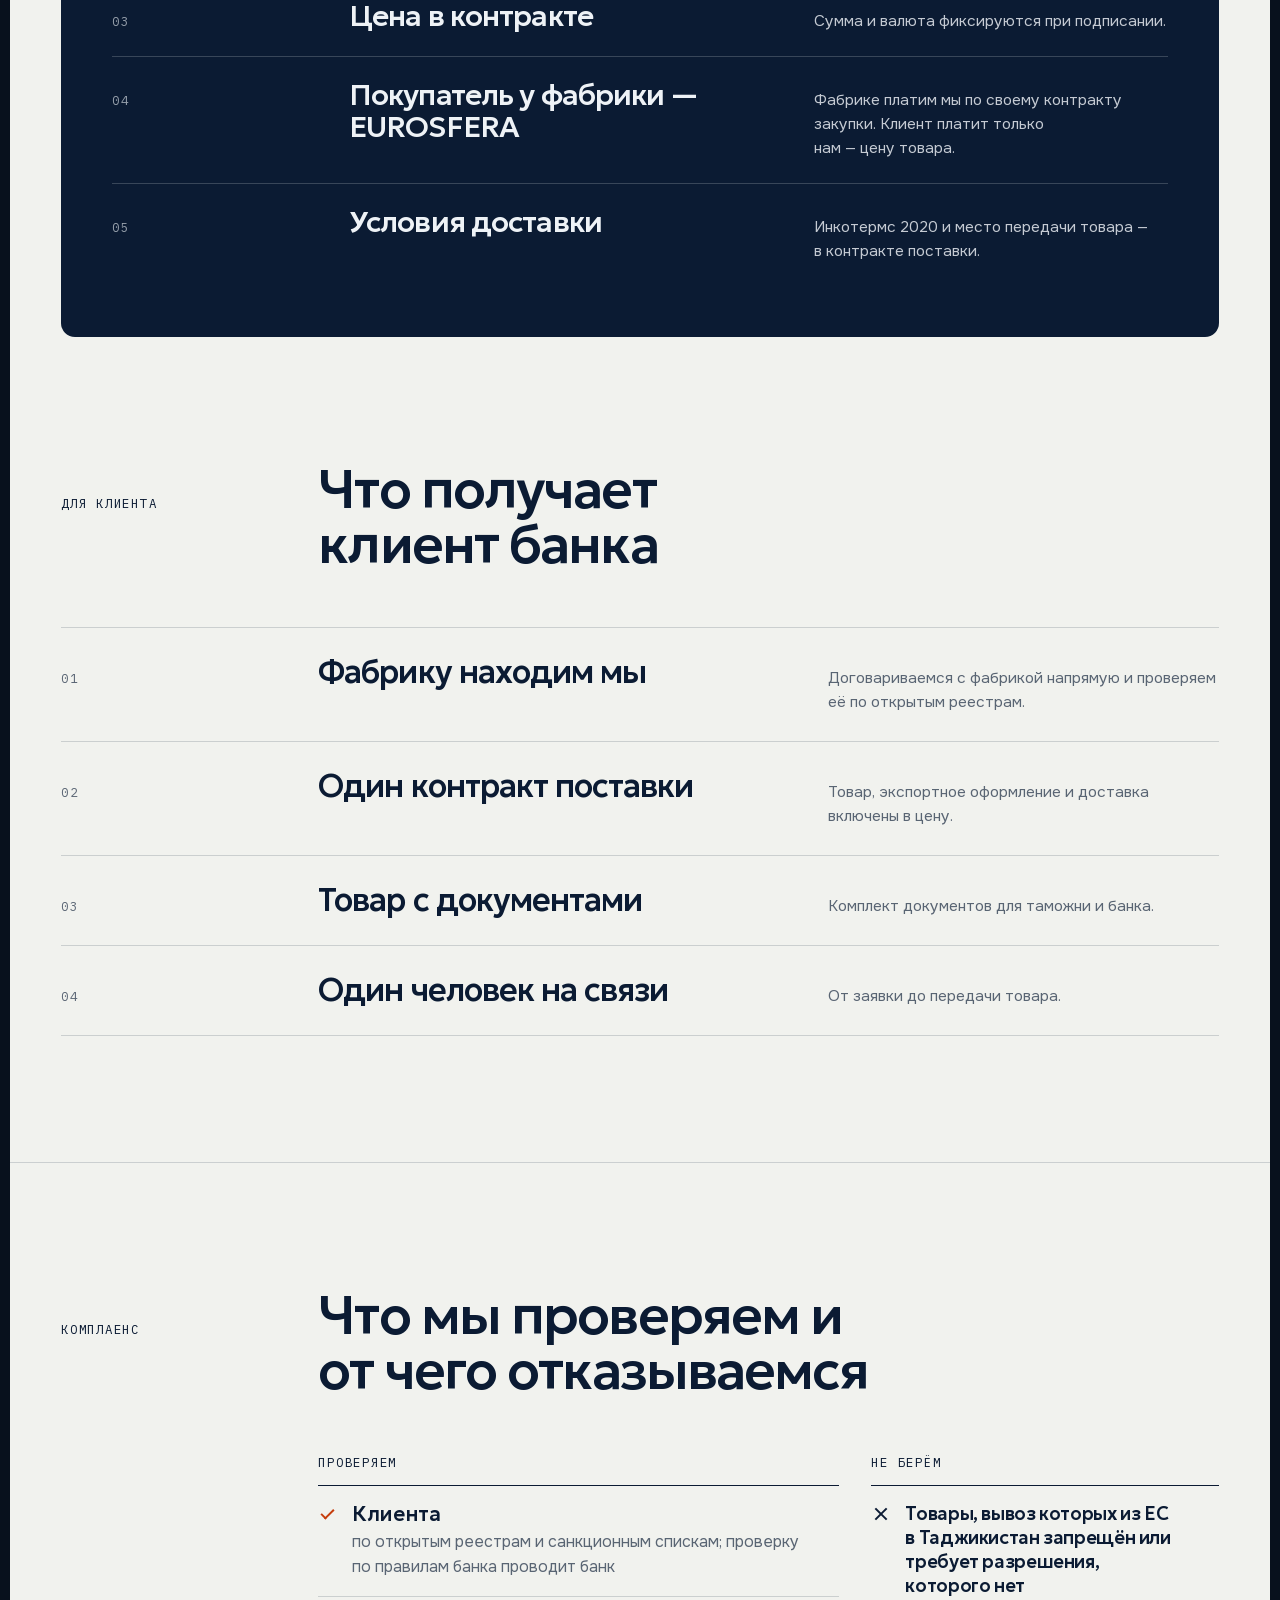
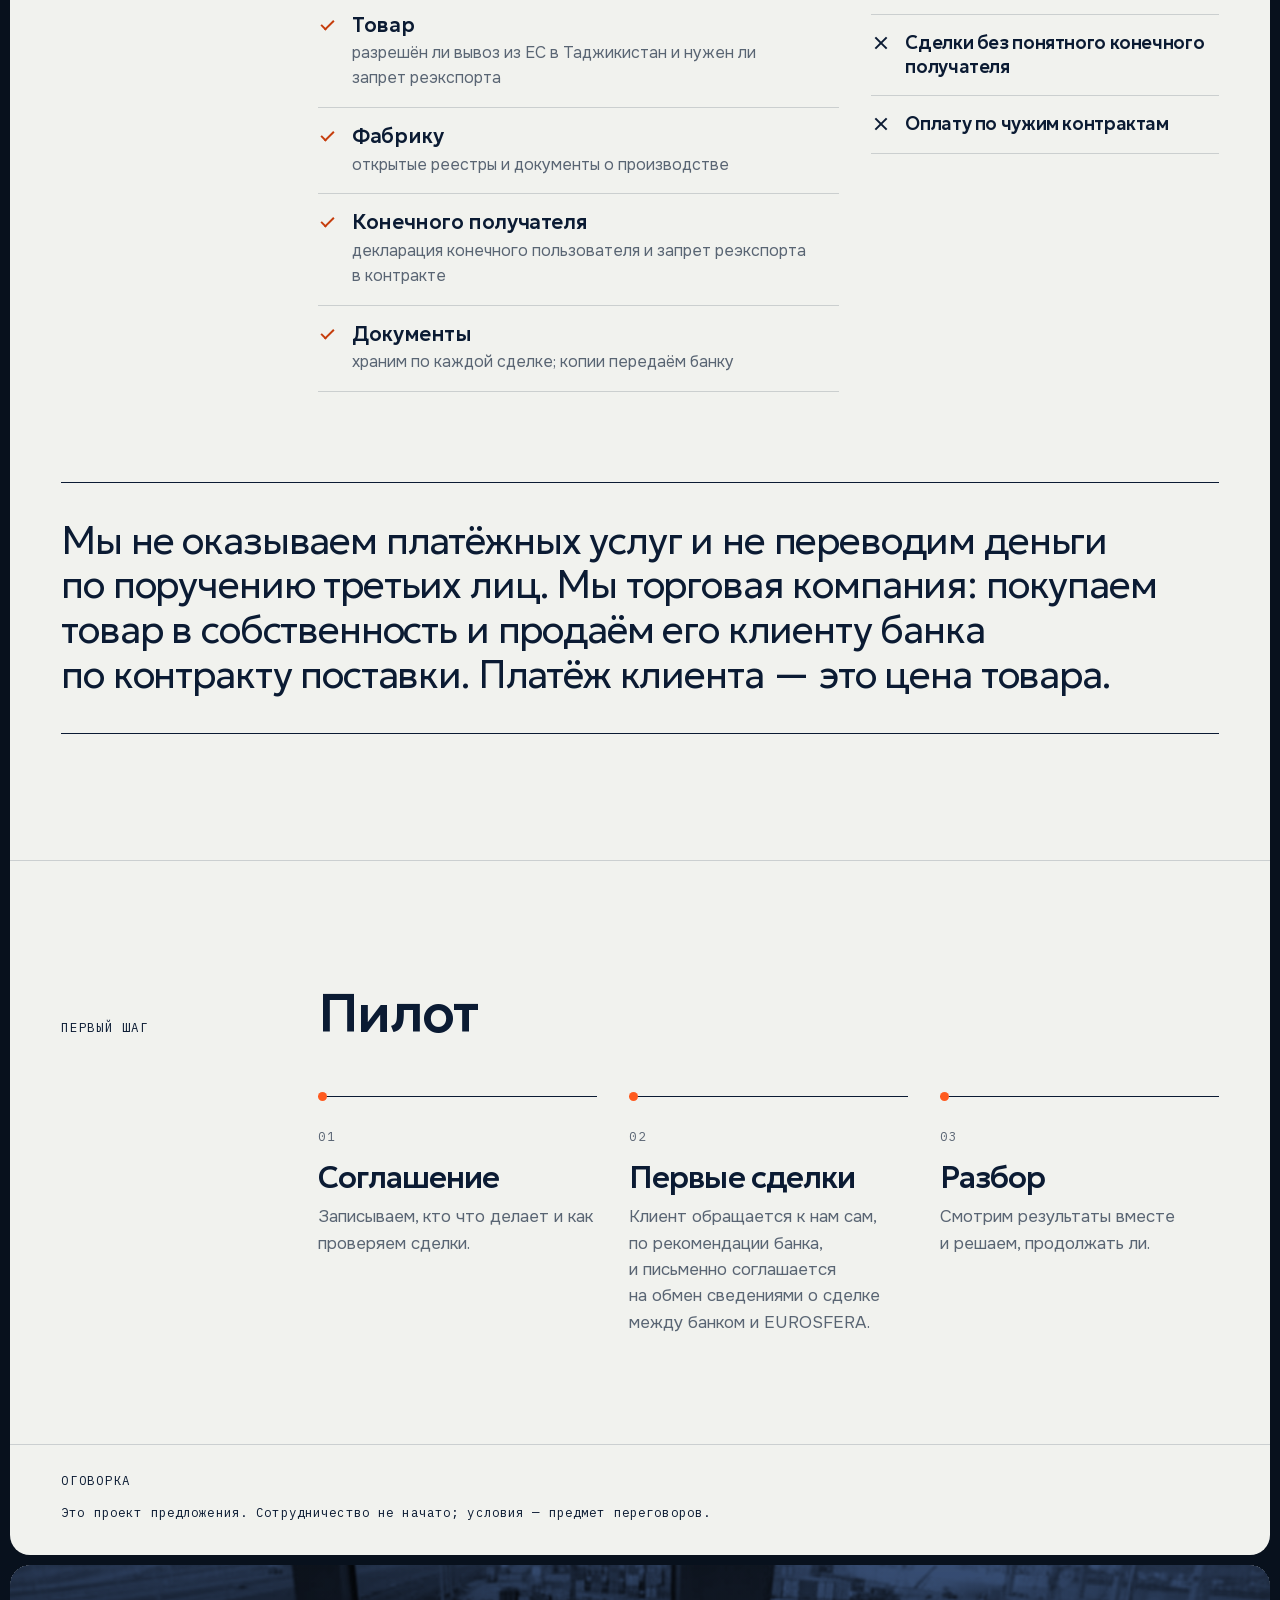
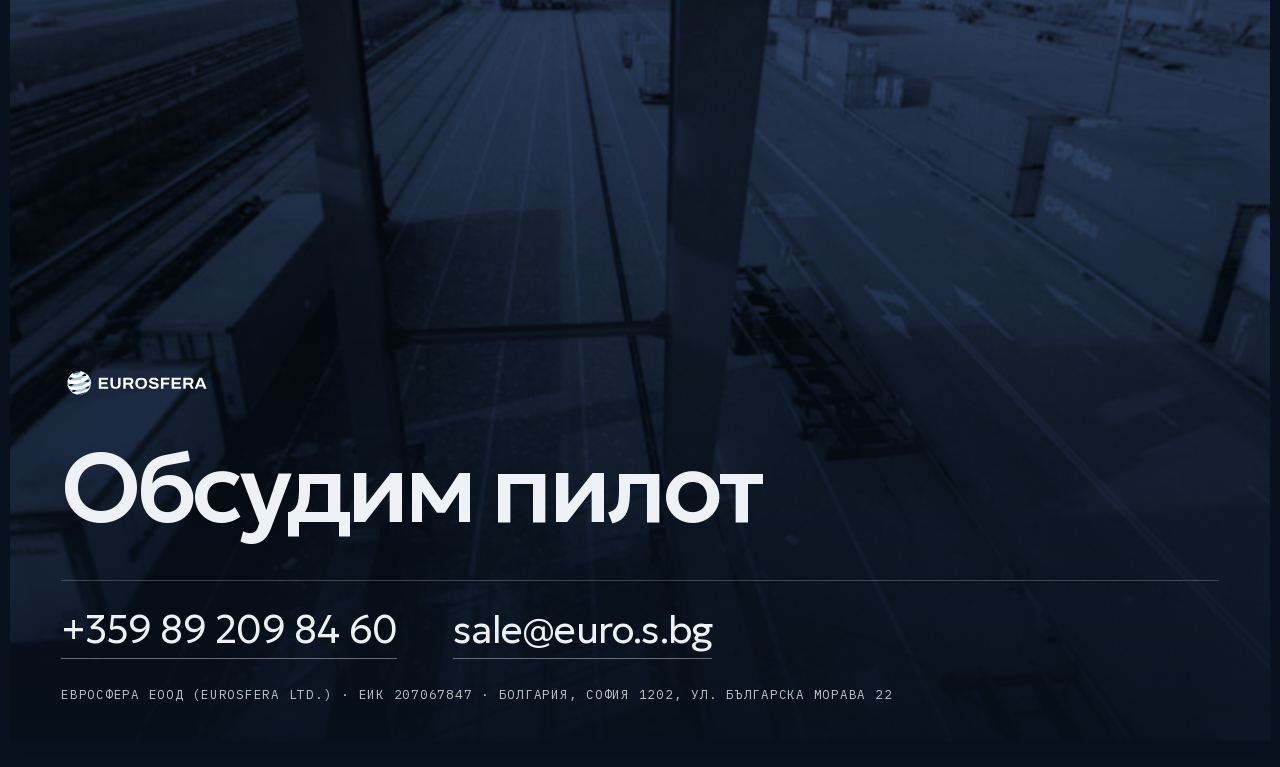
==== commit c0ae7368: "Вторая приёмка: первый экран основной страницы, повтор фразы, сноски Co-Authored-By: Claude Opus 5.5" ====
--- a/v1-partner.html
+++ b/v1-partner.html
@@ -62,7 +62,7 @@
     <p class="mono label" data-tj="Пешниҳод">Предложение</p>
     <h2 data-tj="Мо ба&nbsp;бонк чӣ пешниҳод мекунем">Что мы предлагаем банку</h2>
   </header>
-  <p class="gain__say" data-tj="Созишнома дар бораи ҳамкорӣ. Бонк EUROSFERA-ро ба&nbsp;мизоҷоне тавсия медиҳад, ки ба&nbsp;онҳо мол аз&nbsp;хориҷа лозим аст. Мо&nbsp;корҳои марбут ба&nbsp;молро ба&nbsp;зимма мегирем. Ҳисоббаробаркунӣ ва&nbsp;маблағгузории мизоҷ дар бонк&nbsp;мемонанд.">Соглашение о&nbsp;сотрудничестве. Банк рекомендует EUROSFERA клиентам, которым нужен товар из-за рубежа. Мы&nbsp;берём на&nbsp;себя товарную часть сделки. Расчёты и&nbsp;финансирование клиента остаются в&nbsp;банке.</p>
+  <p class="gain__say" data-tj="Созишнома дар бораи ҳамкорӣ. Мо&nbsp;корҳои марбут ба&nbsp;молро ба&nbsp;зимма мегирем: корхона, шартнома, содирот ва&nbsp;молрасонӣ. Ҳисоббаробаркунӣ ва&nbsp;маблағгузории мизоҷ дар бонк&nbsp;мемонанд.">Соглашение о&nbsp;сотрудничестве. Мы&nbsp;берём на&nbsp;себя товарную часть сделки: фабрику, контракт, экспорт и&nbsp;доставку. Расчёты и&nbsp;финансирование клиента остаются в&nbsp;банке.</p>
   <div class="trio">
     <div>
       <h3 data-tj="Бонк">Банк</h3>
--- a/style.css
+++ b/style.css
@@ -416,3 +416,10 @@
   .band+.gain{margin-top:52px;padding-top:52px}
   .task:has(+.deal){padding-bottom:56px}
 }
+
+/* ── Вторая приёмка ── */
+/* щель между шапкой и строкой итога закрыта фоном листа: под ней не мелькают подписи ползунков */
+.calc__bar{box-shadow:0 -8px 0 0 var(--paper)}
+@media (max-width:699px){.task:has(+.deal){padding-bottom:80px}}
+/* сноска у крупной цифры на компьютере — у единицы измерения, а не под потолком строки */
+@media (min-width:700px){.task__facts dt sup{font-size:max(.13em,13px);vertical-align:baseline;top:-1.15em;margin-left:.2em}}
